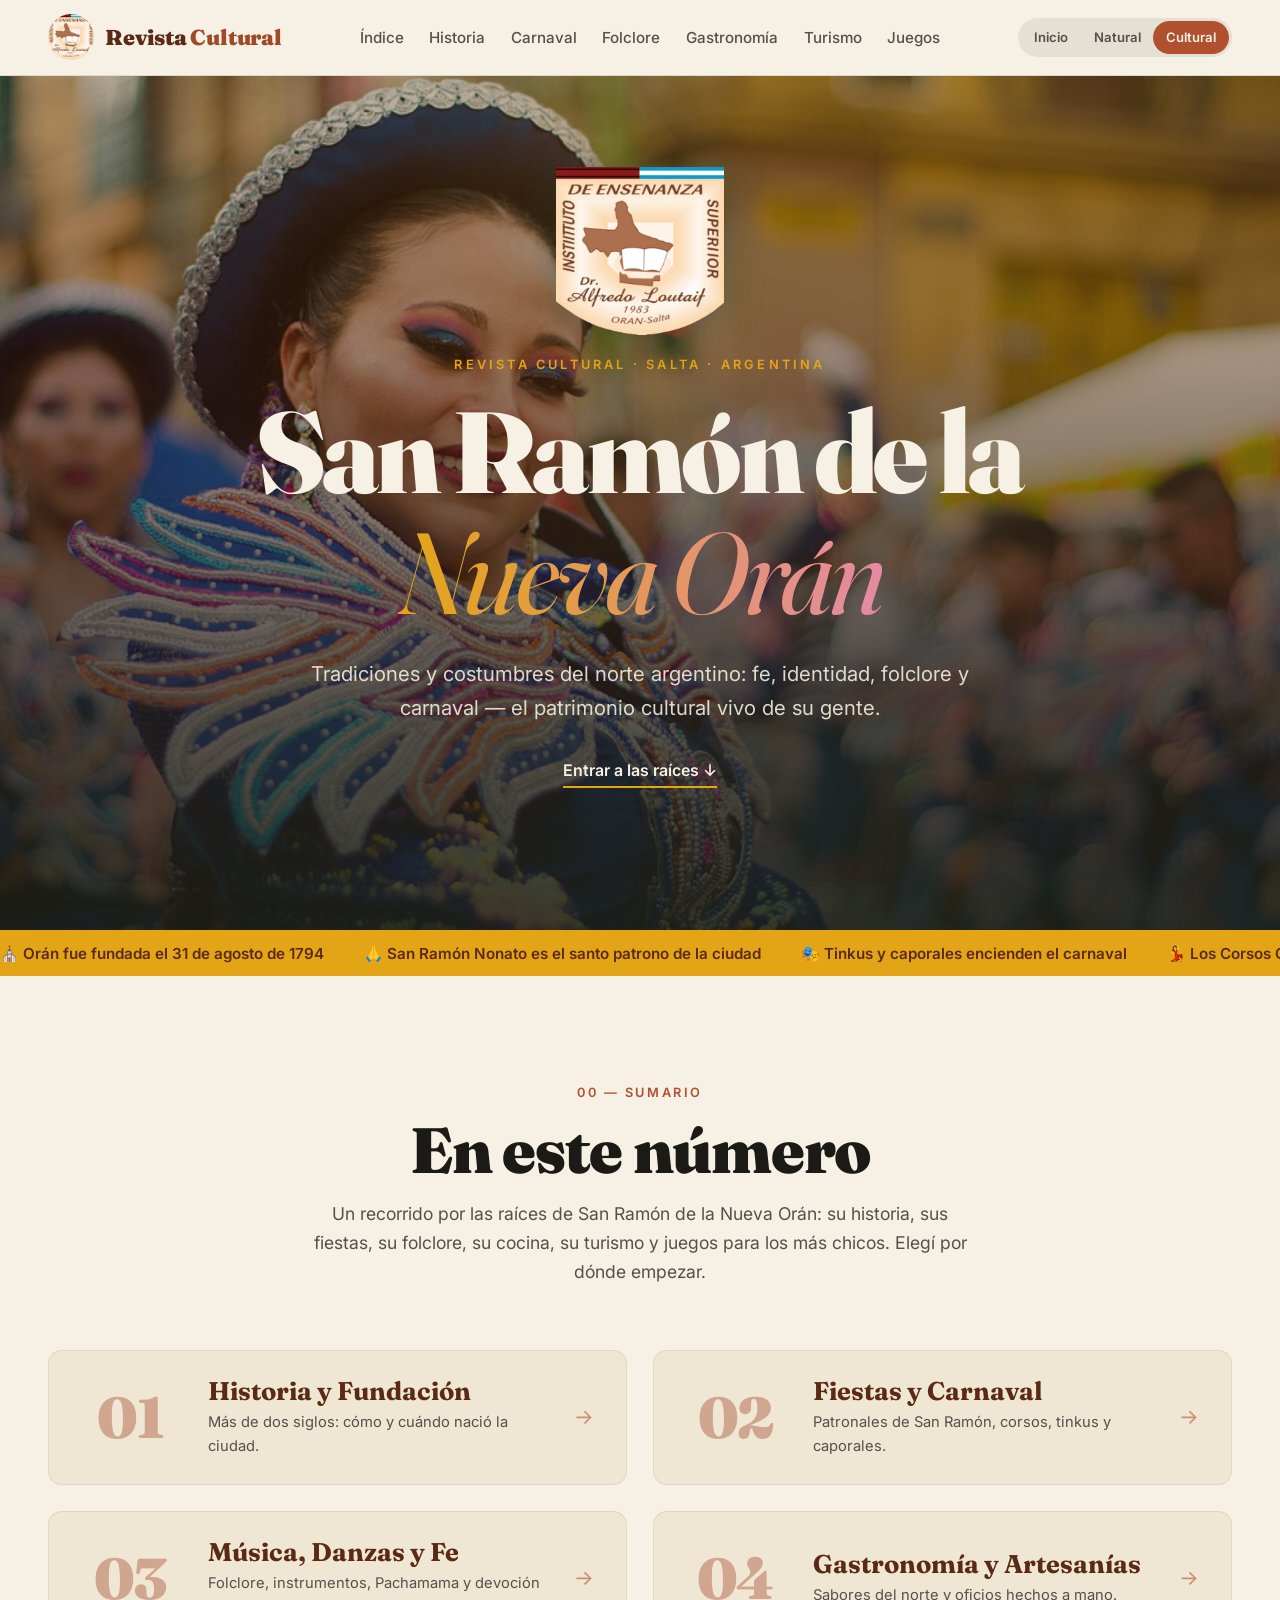
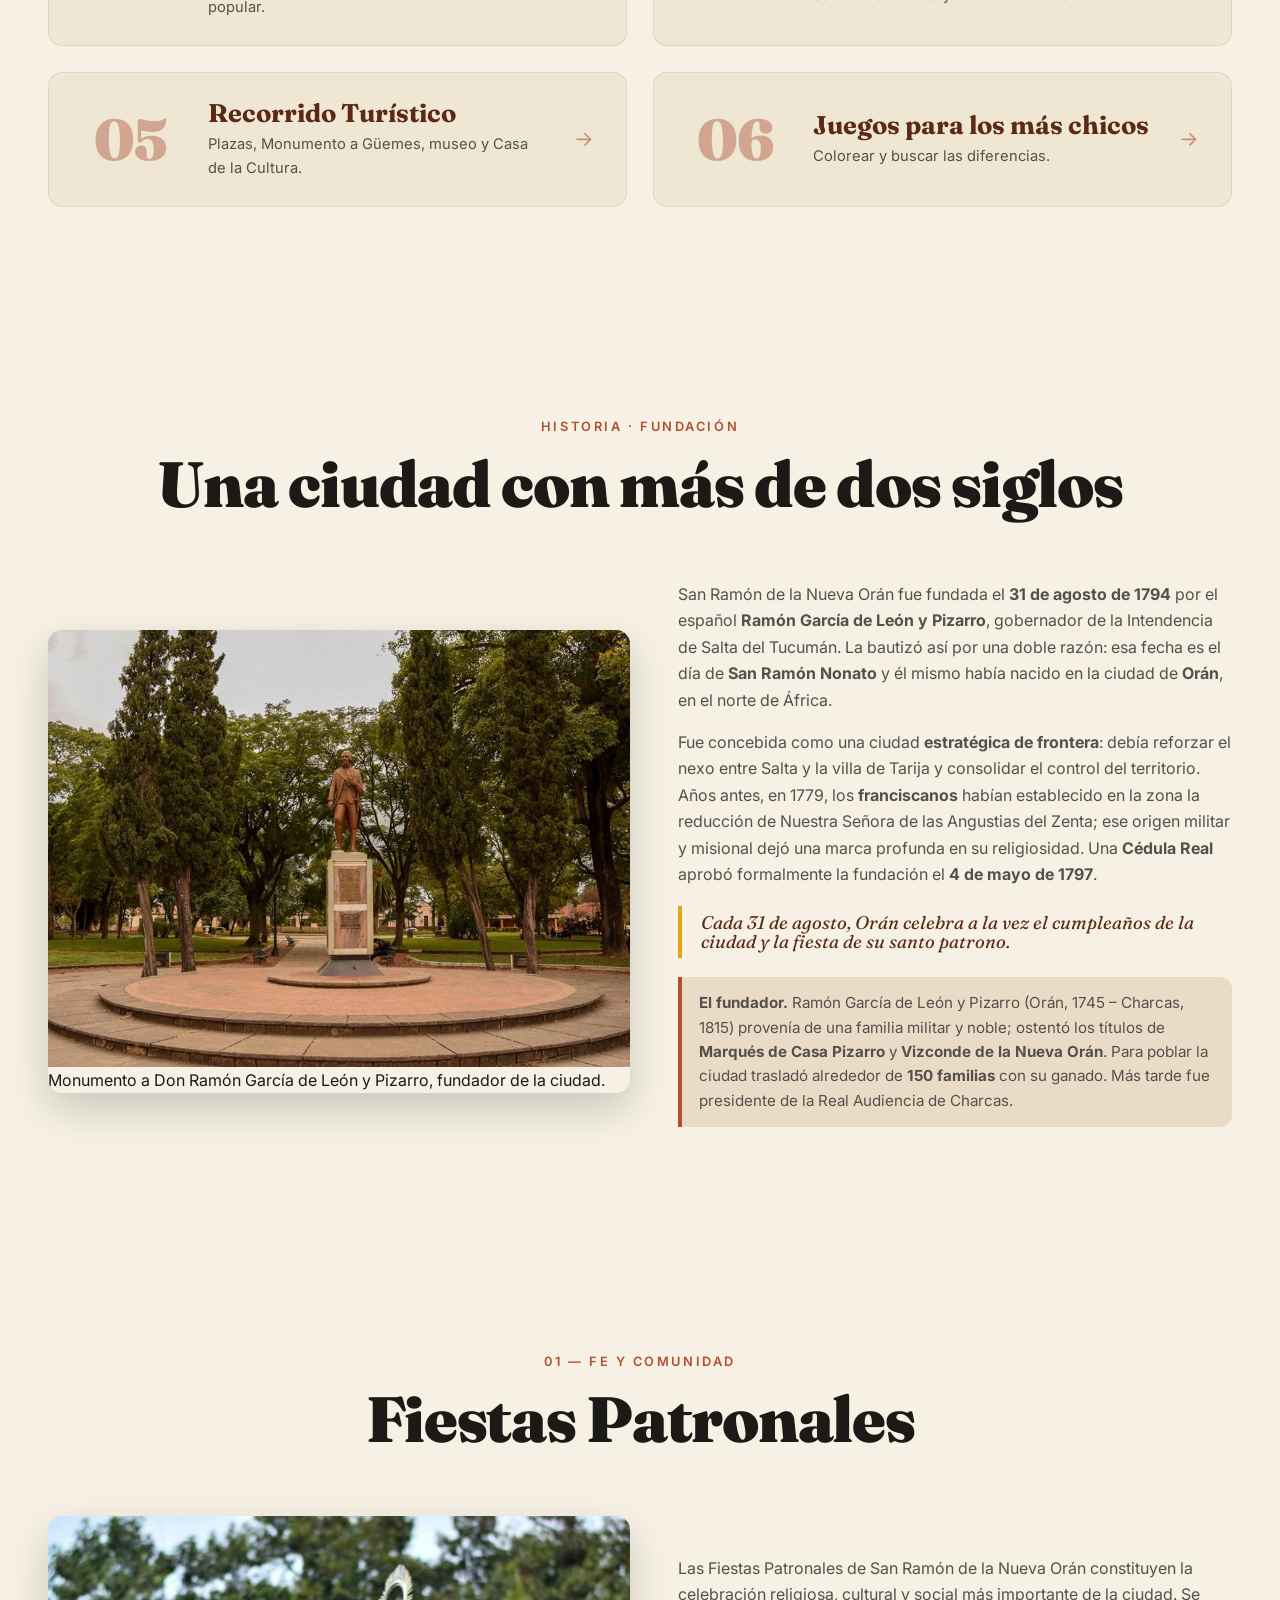
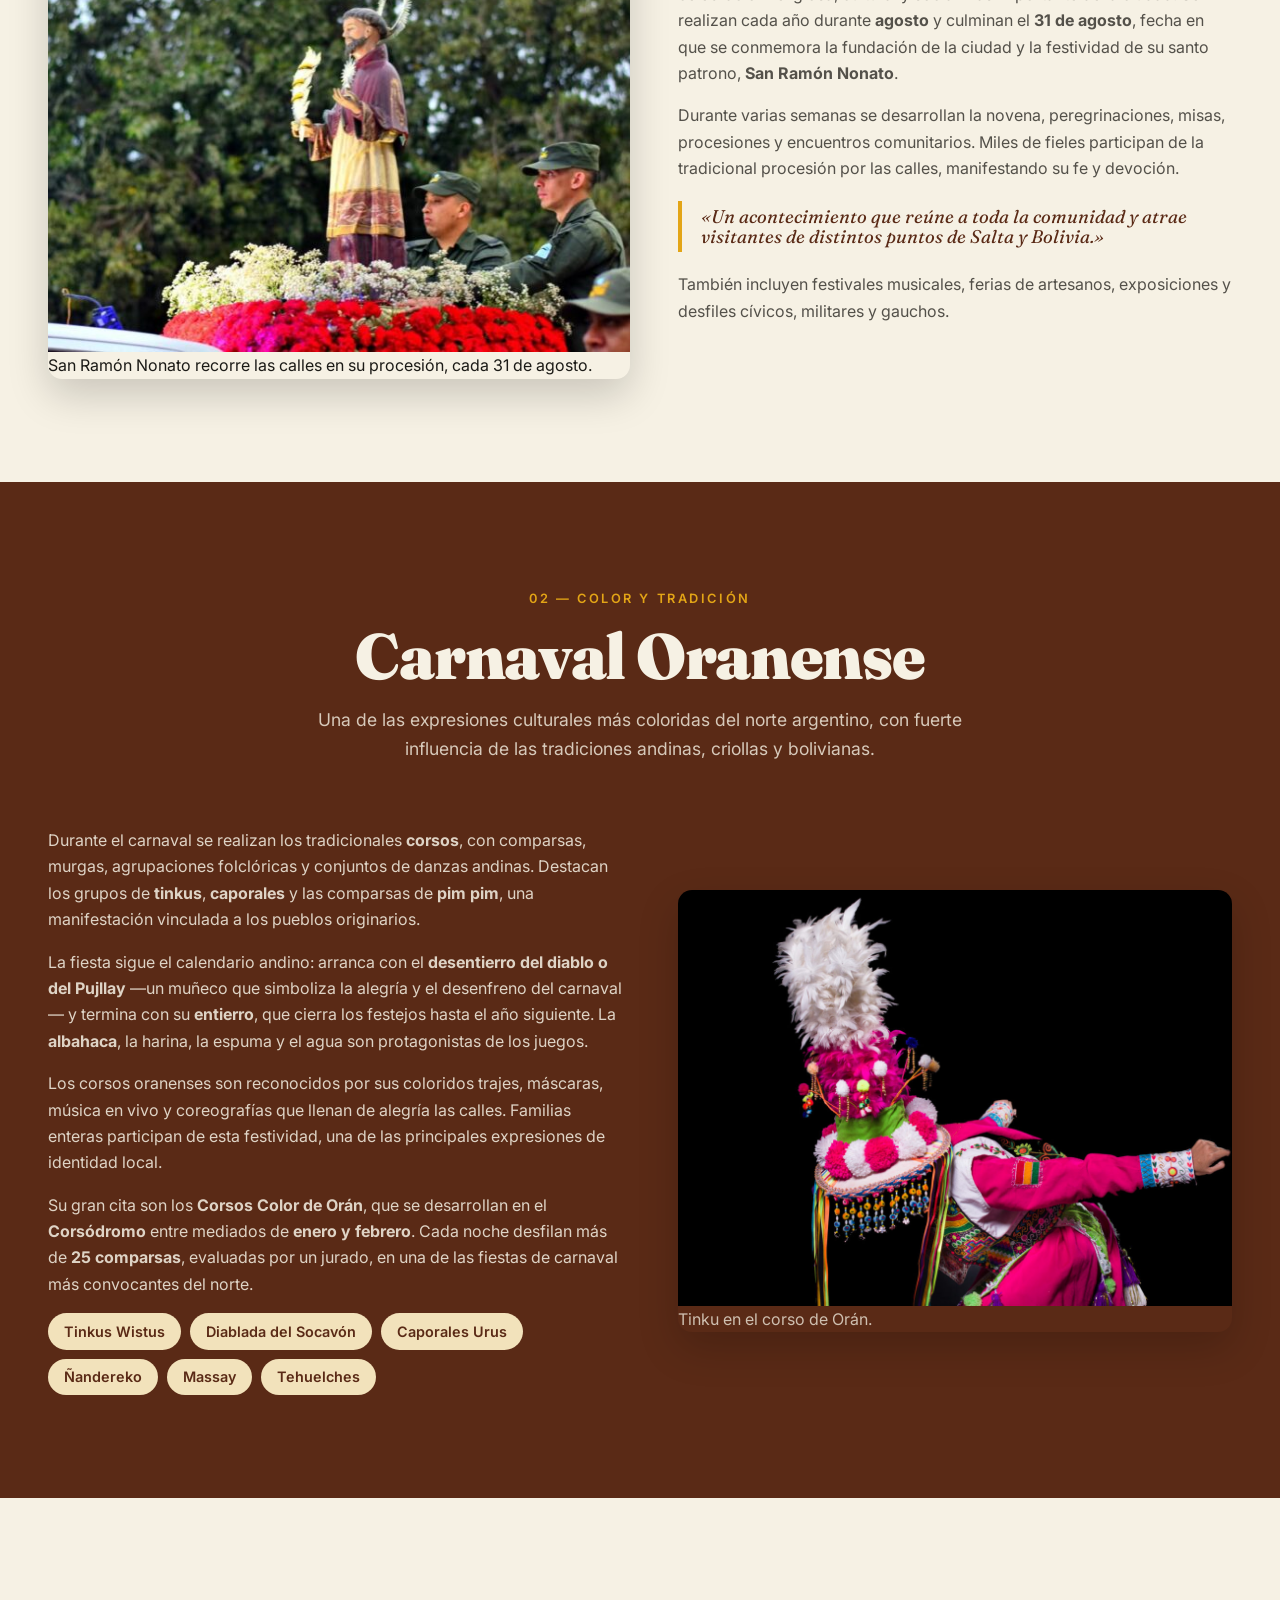
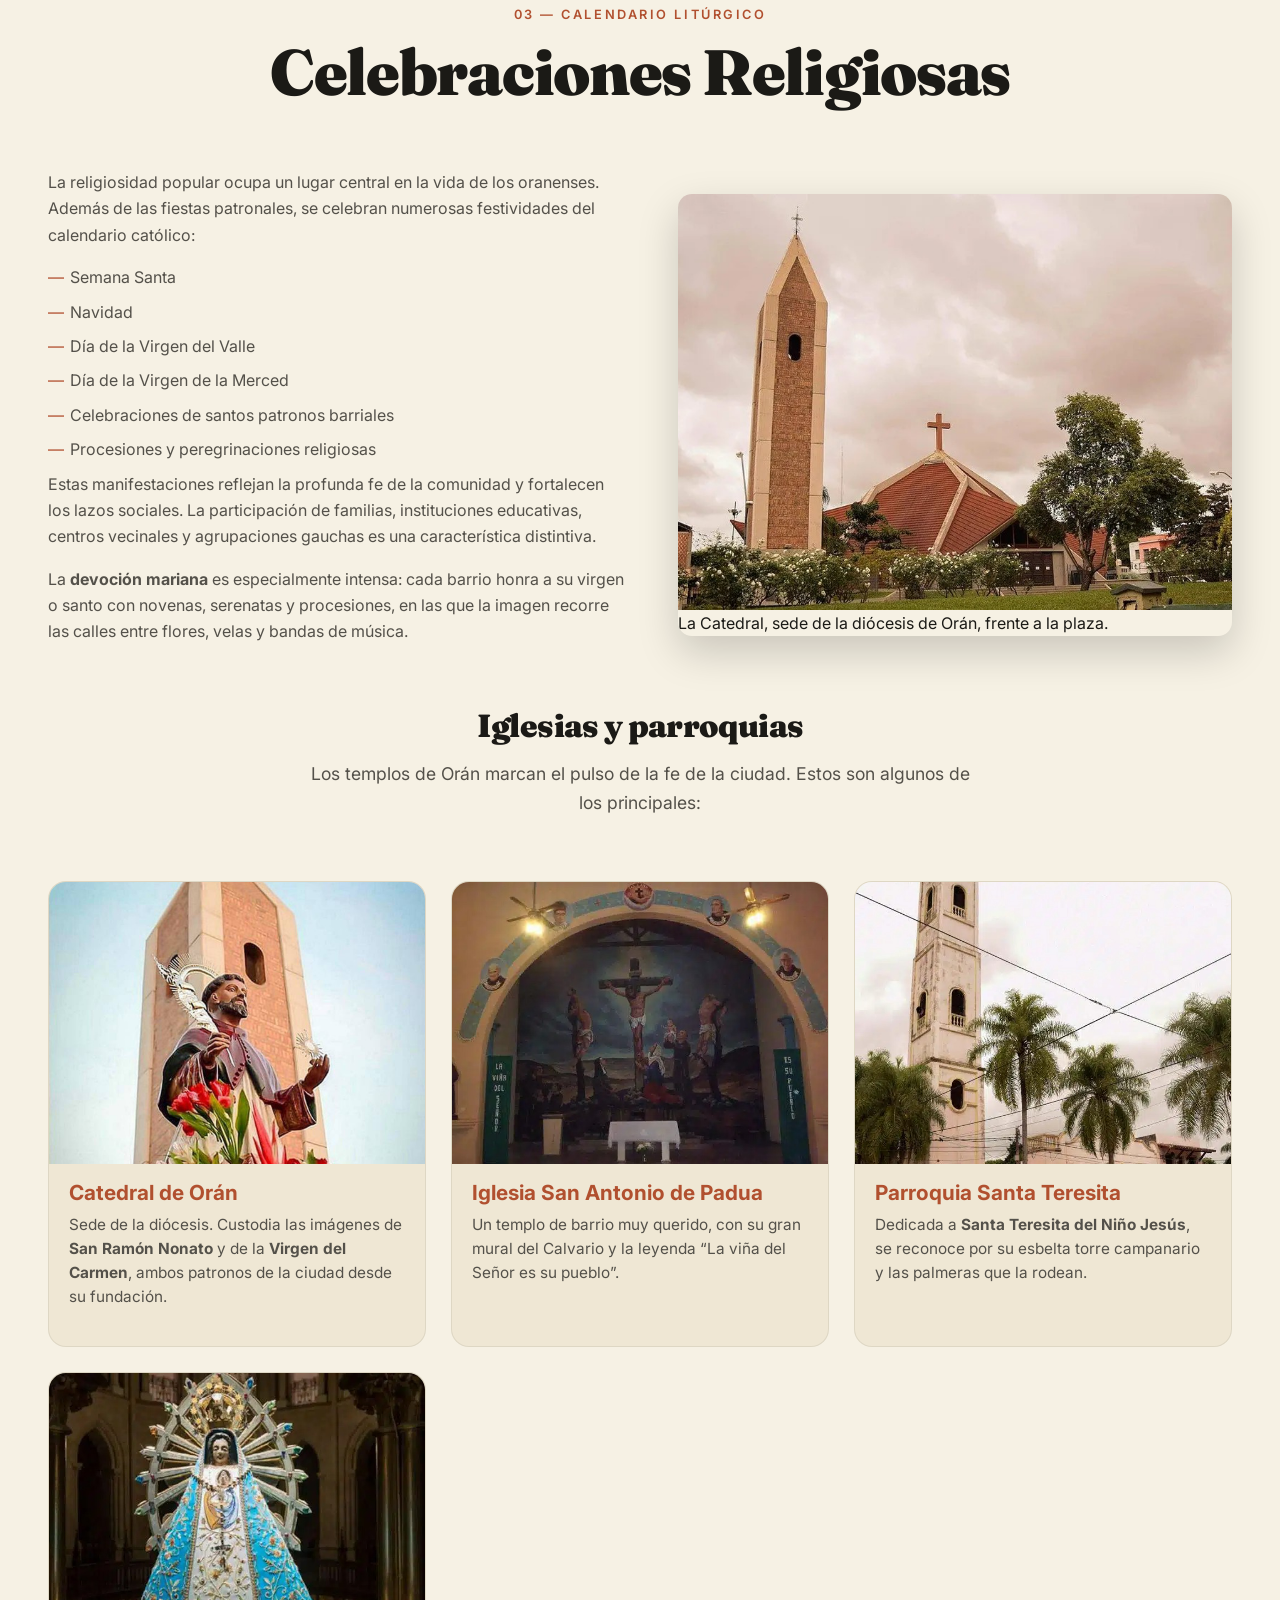
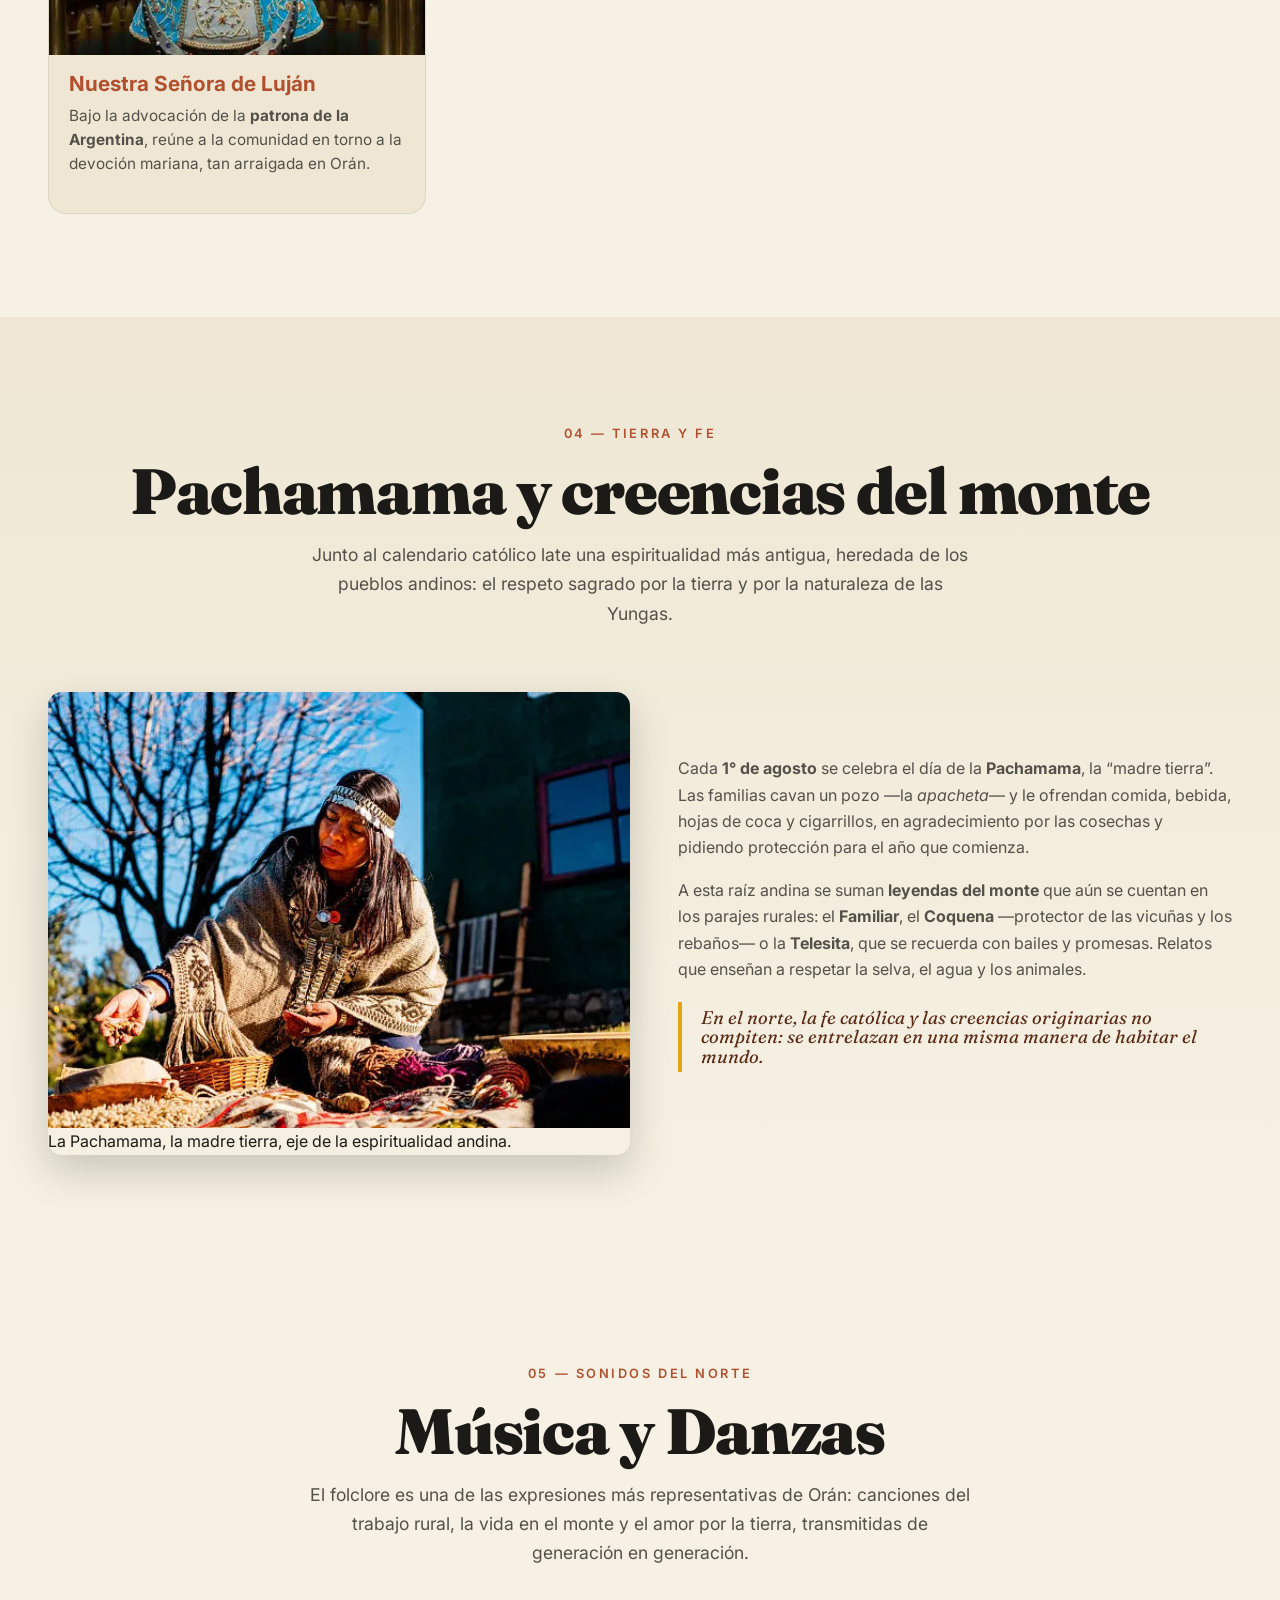
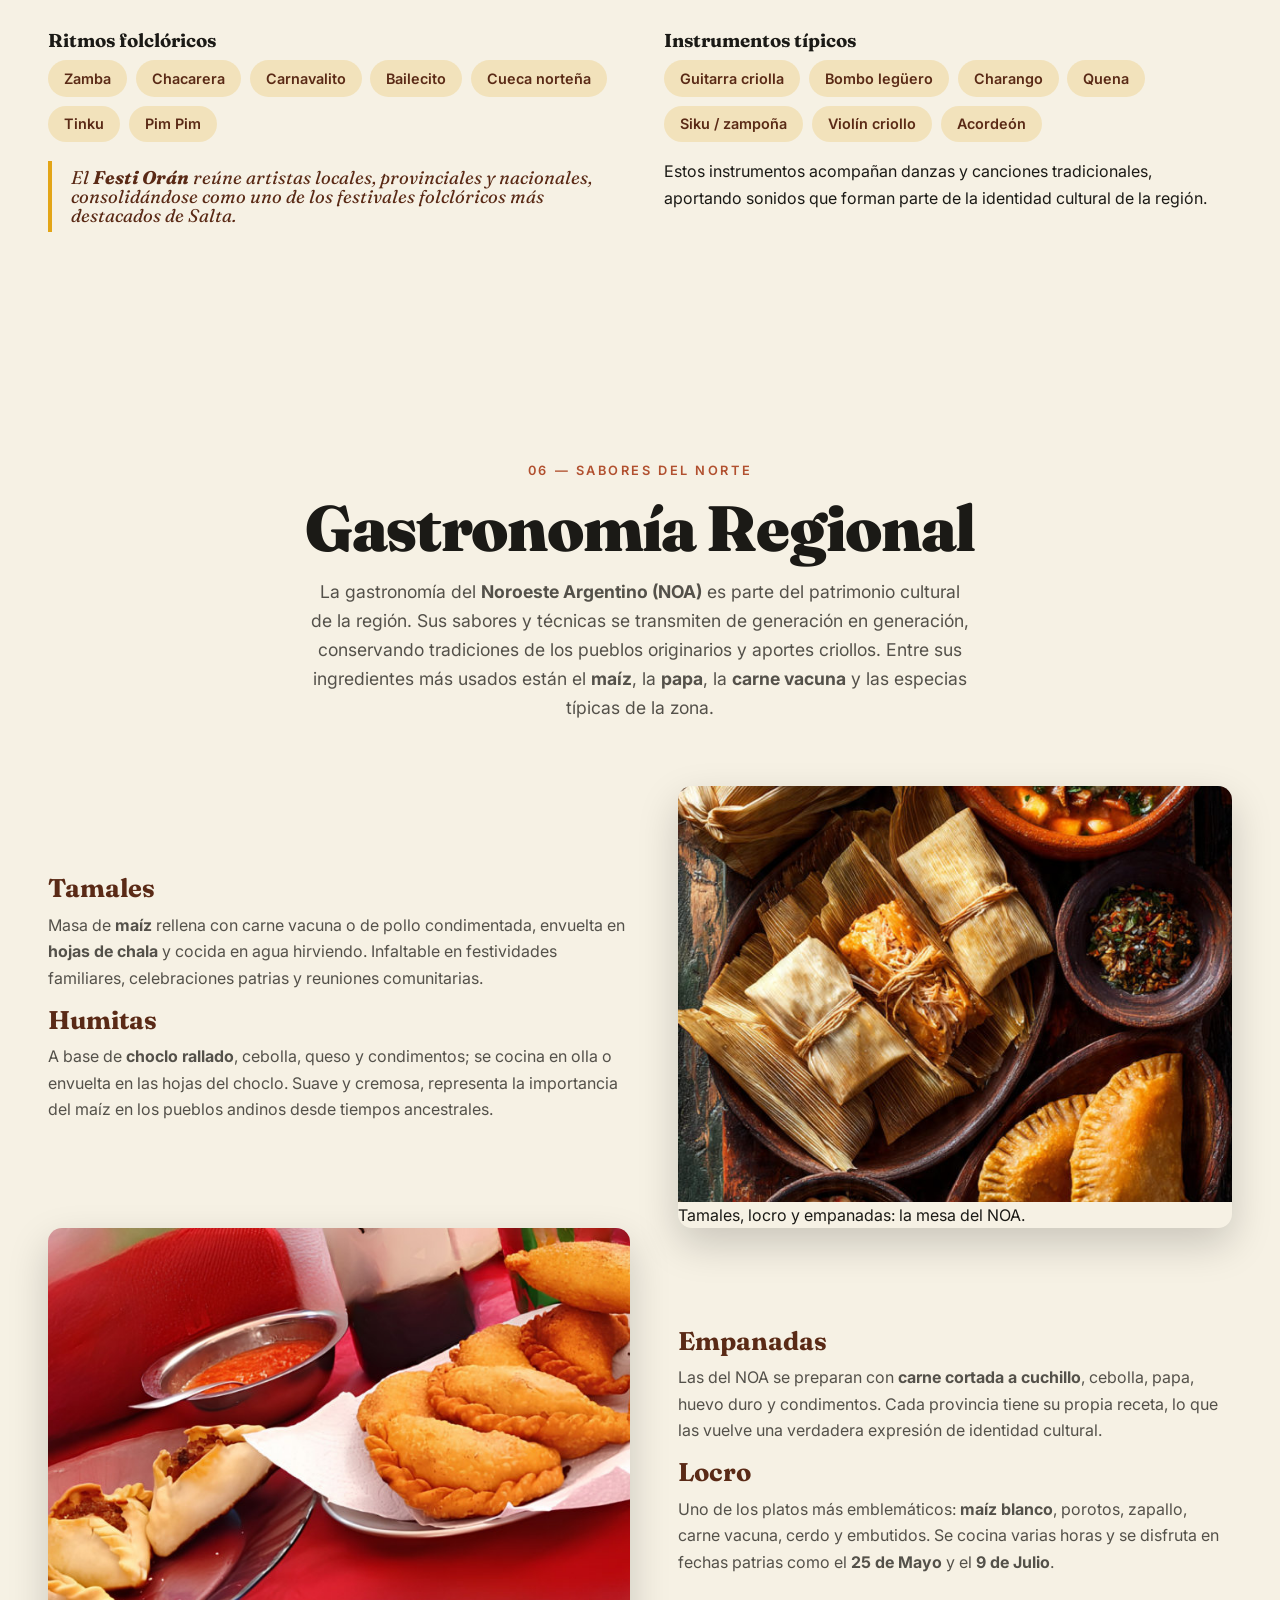
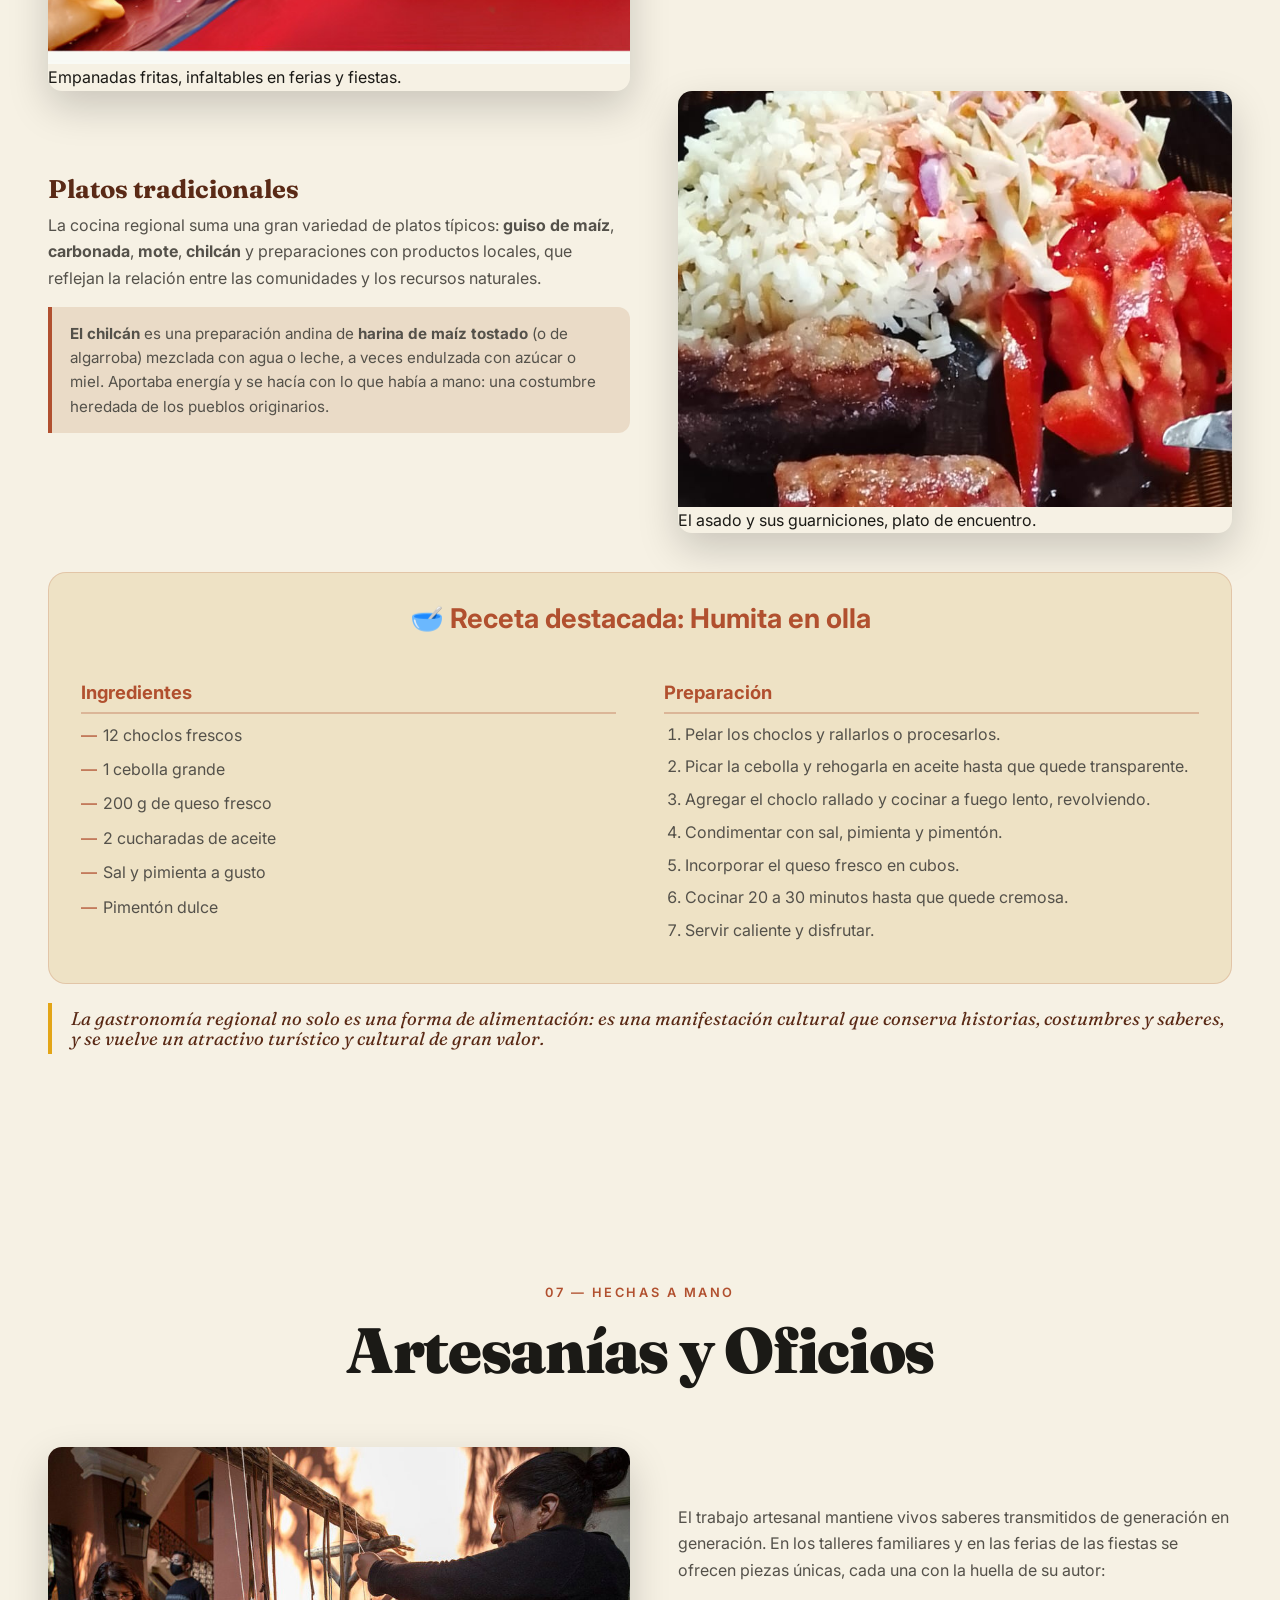
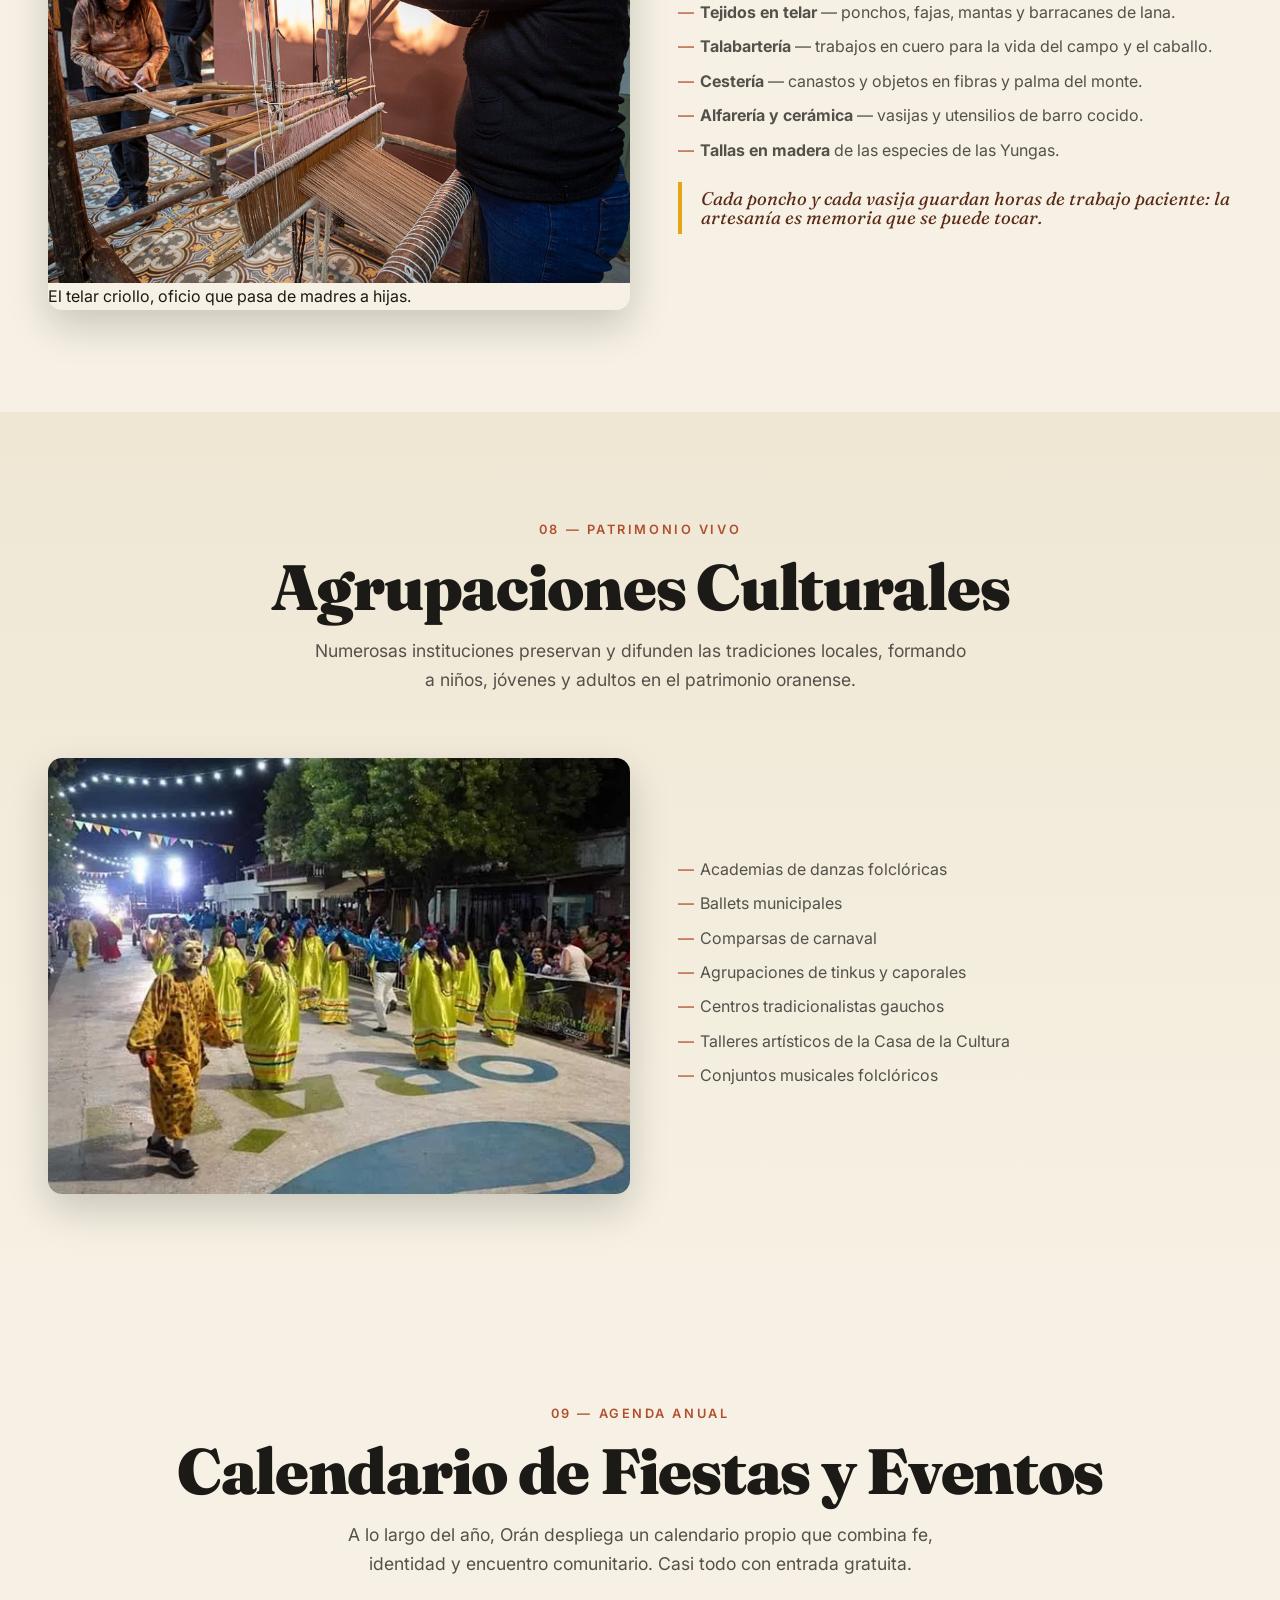
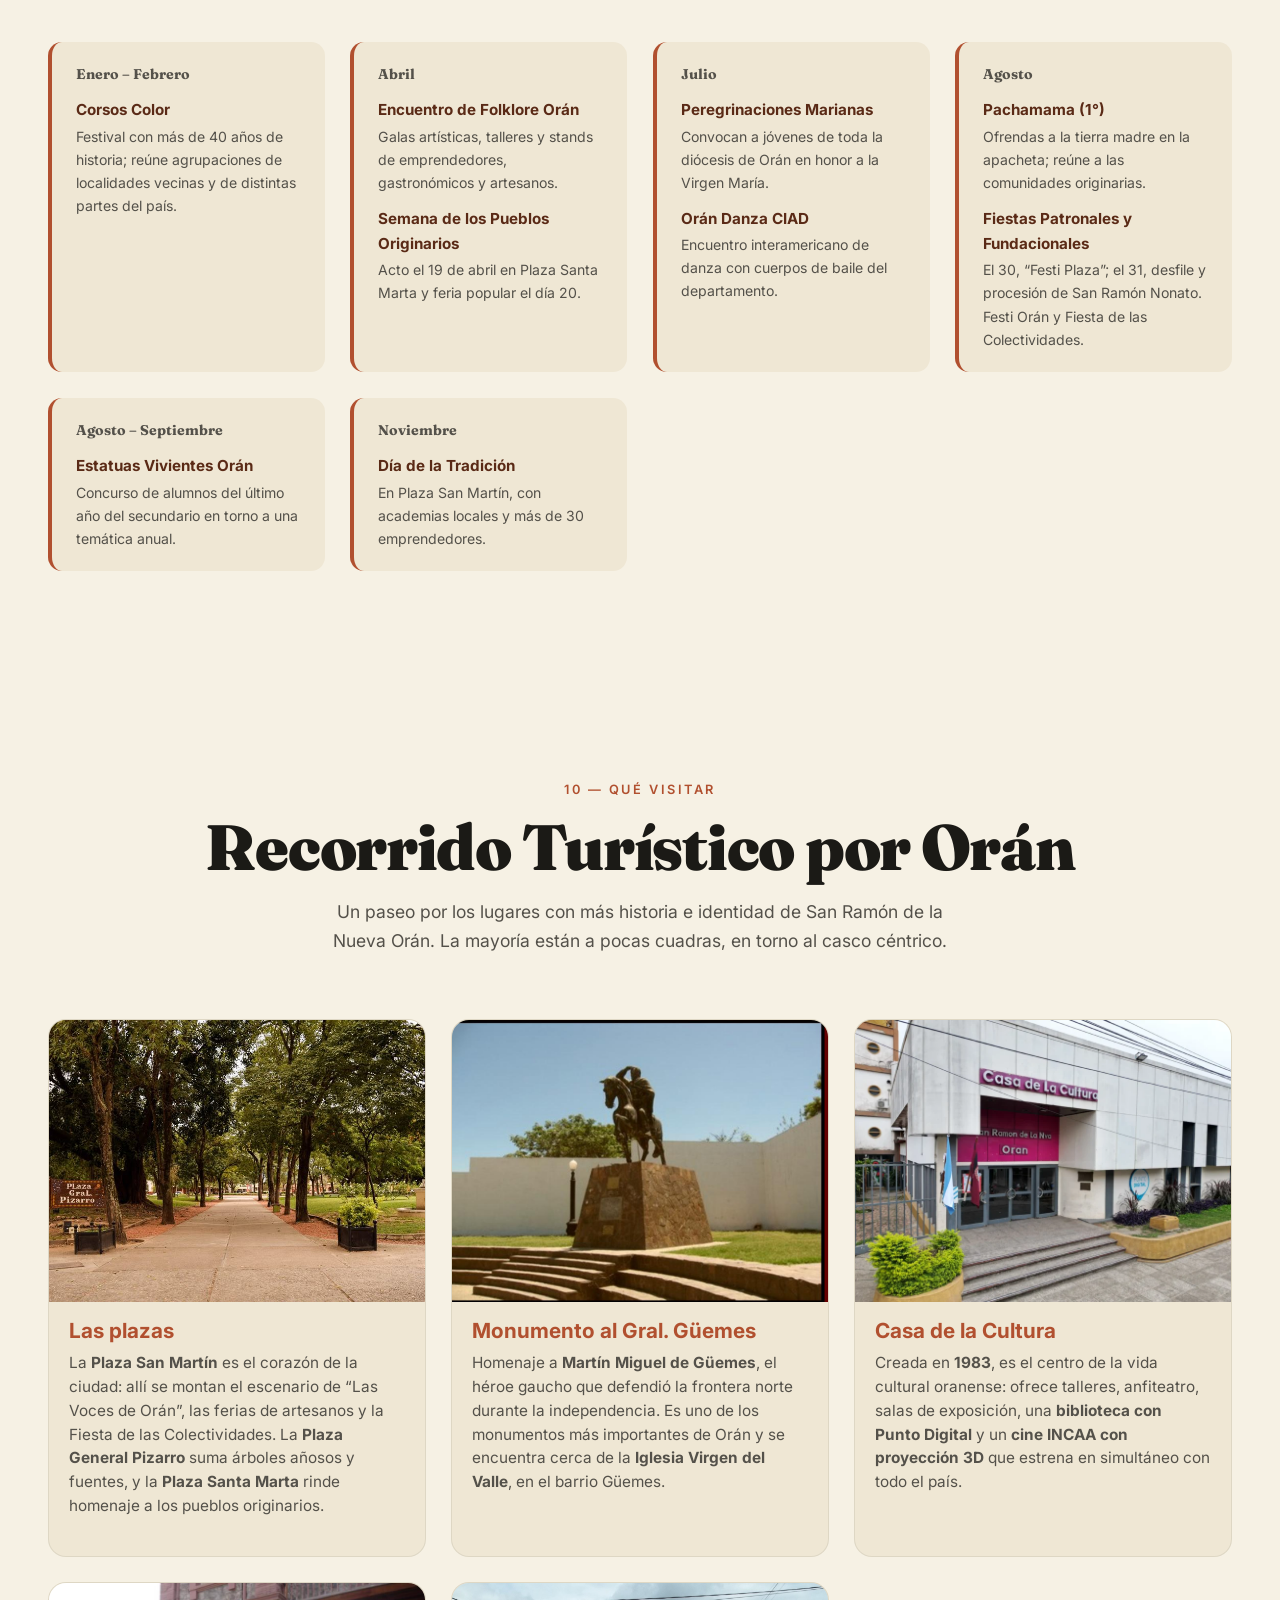
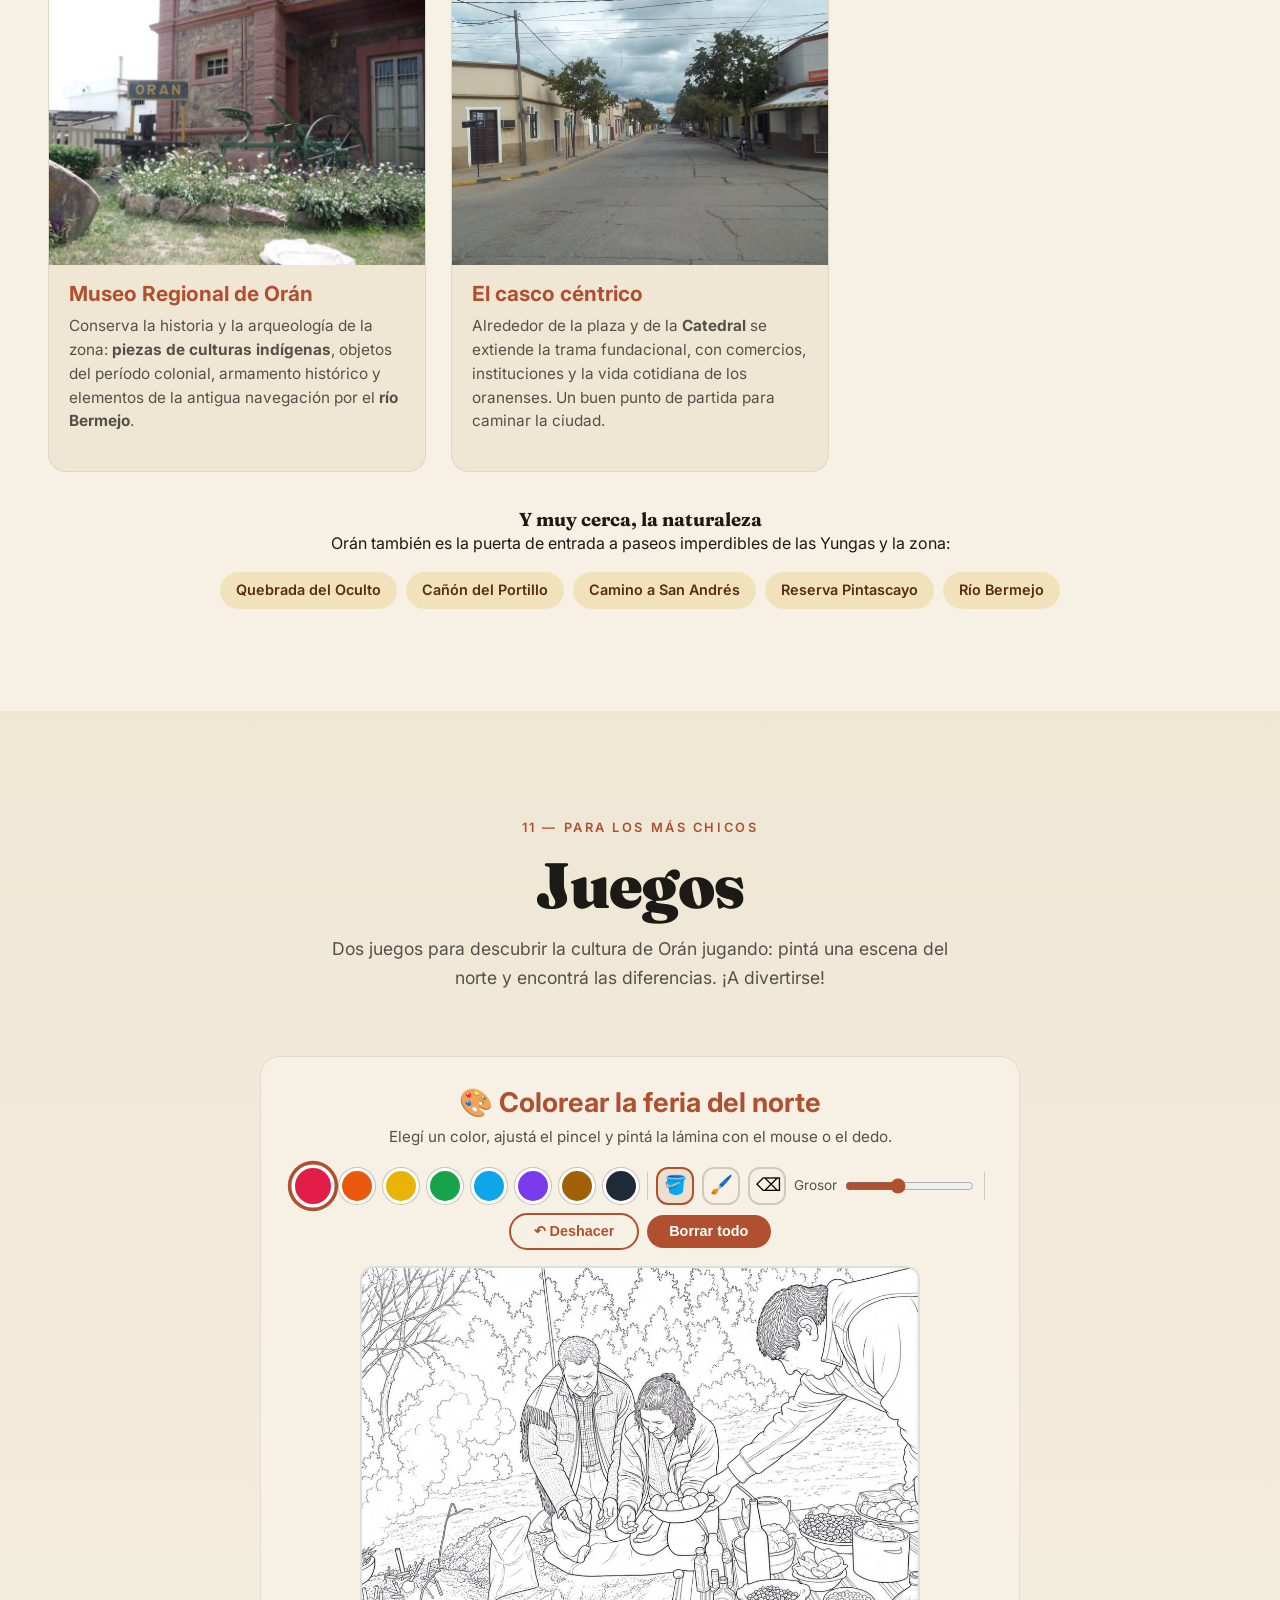
==== cultural.html @ a8b98c22 "Logo: Revista Natural / Revista Cultural, e inicio en dos lineas (Tecnicatura Superior en Turismo) C" ====
<!DOCTYPE html>
<html lang="es">
<head>
  <meta charset="UTF-8" />
  <meta name="viewport" content="width=device-width, initial-scale=1.0" />
  <meta name="description"
    content="Raíces de Orán — revista cultural de San Ramón de la Nueva Orán: fiestas patronales, carnaval, folclore, danzas e identidad del norte salteño." />
  <title>Raíces de Orán · Revista Cultural</title>
  <link rel="canonical" href="https://eco-cultura.vercel.app/cultural" />
  <meta property="og:type" content="website" />
  <meta property="og:locale" content="es_AR" />
  <meta property="og:site_name" content="Orán · Naturaleza y Cultura" />
  <meta property="og:url" content="https://eco-cultura.vercel.app/cultural" />
  <meta property="og:title" content="Raíces de Orán · Revista Cultural" />
  <meta property="og:description" content="Revista cultural de San Ramón de la Nueva Orán: fiestas patronales, carnaval, folclore, gastronomía e identidad del norte salteño." />
  <meta property="og:image" content="https://eco-cultura.vercel.app/assets/img/cultura/caporales.jpg" />
  <meta name="twitter:card" content="summary_large_image" />
  <link rel="icon" type="image/svg+xml" href="assets/favicon.svg" />
  <link rel="preconnect" href="https://fonts.googleapis.com" />
  <link rel="preconnect" href="https://fonts.gstatic.com" crossorigin />
  <link
    href="https://fonts.googleapis.com/css2?family=Fraunces:opsz,wght@9..144,400;9..144,600;9..144,900&family=Inter:wght@400;500;600&display=swap"
    rel="stylesheet" />
  <link rel="stylesheet" href="css/main.css" />
</head>

<body class="tema-cultural">
  <div class="progress-bar" id="progress" aria-hidden="true"></div>

  <!-- ======================= NAVEGACIÓN ======================= -->
  <header class="site-header" id="top">
    <a class="header__brand" href="/" aria-label="Inicio">
      <img class="header__inst" src="assets/img/ies-logo.png"
        alt="Instituto de Enseñanza Superior Dr. Alfredo Loutaif" />
      <span class="header__brand-text">Revista <strong>Cultural</strong></span>
    </a>
    <nav class="nav" id="nav" aria-label="Navegación principal">
      <a href="#indice">Índice</a>
      <a href="#historia">Historia</a>
      <a href="#carnaval">Carnaval</a>
      <a href="#musica">Folclore</a>
      <a href="#gastronomia">Gastronomía</a>
      <a href="#recorrido">Turismo</a>
      <a href="#juegos">Juegos</a>
    </nav>
    <div class="header__controls">
      <div class="rev-switch" role="group" aria-label="Cambiar de revista">
        <a href="/" class="rev-switch__item">Inicio</a>
        <a href="/natural" class="rev-switch__item">Natural</a>
        <a href="/cultural" class="rev-switch__item is-active" aria-current="page">Cultural</a>
      </div>
      <button class="nav-toggle" id="nav-toggle" type="button"
        aria-label="Abrir menú" aria-expanded="false" aria-controls="nav">
        <span></span><span></span><span></span>
      </button>
    </div>
  </header>

  <main>
    <!-- ======================= PORTADA ======================= -->
    <section class="hero" id="hero">
      <div class="hero__media" data-parallax aria-hidden="true"></div>
      <div class="hero__overlay"></div>

      <!-- Emojis flotantes decorativos (animación CSS) -->
      <div class="hero__floaties" aria-hidden="true">
        <span style="--d:0s;  --x:12%; --s:1.5rem">🎭</span>
        <span style="--d:3s;  --x:78%; --s:1.8rem">💃</span>
        <span style="--d:6s;  --x:35%; --s:1.3rem">🪘</span>
        <span style="--d:1.5s;--x:60%; --s:1.5rem">🌽</span>
        <span style="--d:4.5s;--x:88%; --s:1.4rem">🎉</span>
      </div>

      <div class="hero__content">
        <!-- Logo del instituto en la portada -->
        <img class="hero__seal" src="assets/img/ies-logo.png"
          alt="Instituto de Enseñanza Superior Dr. Alfredo Loutaif — Orán, Salta" />
        <p class="hero__kicker">Revista Cultural · Salta · Argentina</p>
        <h1 class="hero__title">San Ramón de la<br /><em>Nueva Orán</em></h1>
        <p class="hero__lead">
          Tradiciones y costumbres del norte argentino: fe, identidad, folclore y
          carnaval — el patrimonio cultural vivo de su gente.
        </p>
        <a href="#indice" class="hero__scroll">Entrar a las raíces ↓</a>
      </div>

      <!-- Ticker de curiosidades culturales (se duplica por JS para el loop) -->
      <div class="ticker" aria-hidden="true">
        <div class="ticker__track" id="ticker">
          <span class="ticker__item">⛪ Orán fue fundada el 31 de agosto de 1794</span>
          <span class="ticker__item">🙏 San Ramón Nonato es el santo patrono de la ciudad</span>
          <span class="ticker__item">🎭 Tinkus y caporales encienden el carnaval</span>
          <span class="ticker__item">💃 Los Corsos Color se bailan en el Corsódromo</span>
          <span class="ticker__item">🪘 La zamba y la chacarera marcan el folclore salteño</span>
          <span class="ticker__item">🌽 El tamal se cocina envuelto en chala de maíz</span>
          <span class="ticker__item">🌎 Cada 1° de agosto se celebra a la Pachamama</span>
          <span class="ticker__item">🏛️ La Casa de la Cultura tiene cine INCAA con 3D</span>
        </div>
      </div>
    </section>

    <!-- ======================= ÍNDICE / SUMARIO ======================= -->
    <section class="section section--editorial" id="indice">
      <header class="section__head section__head--center">
        <span class="section__index">00 — Sumario</span>
        <h2 class="section__title">En este número</h2>
        <p class="section__intro">
          Un recorrido por las raíces de San Ramón de la Nueva Orán: su historia, sus fiestas,
          su folclore, su cocina, su turismo y juegos para los más chicos. Elegí por dónde empezar.
        </p>
      </header>
      <ol class="sumario" aria-label="Índice de secciones de la revista cultural">
        <li class="sumario__item" data-reveal>
          <a class="sumario__link" href="#historia">
            <span class="sumario__num" aria-hidden="true">01</span>
            <span class="sumario__body">
              <h3 class="sumario__name">Historia y Fundación</h3>
              <p class="sumario__desc">Más de dos siglos: cómo y cuándo nació la ciudad.</p>
            </span>
            <span class="sumario__arrow" aria-hidden="true">→</span>
          </a>
        </li>
        <li class="sumario__item" data-reveal>
          <a class="sumario__link" href="#fiestas">
            <span class="sumario__num" aria-hidden="true">02</span>
            <span class="sumario__body">
              <h3 class="sumario__name">Fiestas y Carnaval</h3>
              <p class="sumario__desc">Patronales de San Ramón, corsos, tinkus y caporales.</p>
            </span>
            <span class="sumario__arrow" aria-hidden="true">→</span>
          </a>
        </li>
        <li class="sumario__item" data-reveal>
          <a class="sumario__link" href="#musica">
            <span class="sumario__num" aria-hidden="true">03</span>
            <span class="sumario__body">
              <h3 class="sumario__name">Música, Danzas y Fe</h3>
              <p class="sumario__desc">Folclore, instrumentos, Pachamama y devoción popular.</p>
            </span>
            <span class="sumario__arrow" aria-hidden="true">→</span>
          </a>
        </li>
        <li class="sumario__item" data-reveal>
          <a class="sumario__link" href="#gastronomia">
            <span class="sumario__num" aria-hidden="true">04</span>
            <span class="sumario__body">
              <h3 class="sumario__name">Gastronomía y Artesanías</h3>
              <p class="sumario__desc">Sabores del norte y oficios hechos a mano.</p>
            </span>
            <span class="sumario__arrow" aria-hidden="true">→</span>
          </a>
        </li>
        <li class="sumario__item" data-reveal>
          <a class="sumario__link" href="#recorrido">
            <span class="sumario__num" aria-hidden="true">05</span>
            <span class="sumario__body">
              <h3 class="sumario__name">Recorrido Turístico</h3>
              <p class="sumario__desc">Plazas, Monumento a Güemes, museo y Casa de la Cultura.</p>
            </span>
            <span class="sumario__arrow" aria-hidden="true">→</span>
          </a>
        </li>
        <li class="sumario__item" data-reveal>
          <a class="sumario__link" href="#juegos">
            <span class="sumario__num" aria-hidden="true">06</span>
            <span class="sumario__body">
              <h3 class="sumario__name">Juegos para los más chicos</h3>
              <p class="sumario__desc">Colorear y buscar las diferencias.</p>
            </span>
            <span class="sumario__arrow" aria-hidden="true">→</span>
          </a>
        </li>
      </ol>
    </section>

    <!-- ======================= HISTORIA / FUNDACIÓN ======================= -->
    <section class="section section--editorial" id="historia">
      <header class="section__head">
        <span class="section__index">Historia · Fundación</span>
        <h2 class="section__title">Una ciudad con más de dos siglos</h2>
      </header>
      <div class="cult-split" data-reveal>
        <figure class="cult-figure">
          <img src="assets/img/cultura/monumento-fundador.jpg"
            alt="Monumento al fundador Don Ramón García de León y Pizarro en una plaza arbolada de Orán"
            loading="lazy" decoding="async" />
          <figcaption>Monumento a Don Ramón García de León y Pizarro, fundador de la ciudad.</figcaption>
        </figure>
        <div class="cult-text">
          <p>
            San Ramón de la Nueva Orán fue fundada el <strong>31 de agosto de 1794</strong> por el
            español <strong>Ramón García de León y Pizarro</strong>, gobernador de la Intendencia de
            Salta del Tucumán. La bautizó así por una doble razón: esa fecha es el día de
            <strong>San Ramón Nonato</strong> y él mismo había nacido en la ciudad de
            <strong>Orán</strong>, en el norte de África.
          </p>
          <p>
            Fue concebida como una ciudad <strong>estratégica de frontera</strong>: debía reforzar
            el nexo entre Salta y la villa de Tarija y consolidar el control del territorio. Años
            antes, en 1779, los <strong>franciscanos</strong> habían establecido en la zona la
            reducción de Nuestra Señora de las Angustias del Zenta; ese origen militar y misional
            dejó una marca profunda en su religiosidad. Una <strong>Cédula Real</strong> aprobó
            formalmente la fundación el <strong>4 de mayo de 1797</strong>.
          </p>
          <blockquote class="cult-quote">
            Cada 31 de agosto, Orán celebra a la vez el cumpleaños de la ciudad y la fiesta de su
            santo patrono.
          </blockquote>
          <p class="cult-dato">
            <strong>El fundador.</strong> Ramón García de León y Pizarro (Orán, 1745 – Charcas,
            1815) provenía de una familia militar y noble; ostentó los títulos de
            <strong>Marqués de Casa Pizarro</strong> y <strong>Vizconde de la Nueva Orán</strong>.
            Para poblar la ciudad trasladó alrededor de <strong>150 familias</strong> con su ganado.
            Más tarde fue presidente de la Real Audiencia de Charcas.
          </p>
        </div>
      </div>
    </section>

    <!-- ======================= FIESTAS PATRONALES ======================= -->
    <section class="section section--editorial" id="fiestas">
      <header class="section__head">
        <span class="section__index">01 — Fe y comunidad</span>
        <h2 class="section__title">Fiestas Patronales</h2>
      </header>
      <div class="cult-split" data-reveal>
        <figure class="cult-figure">
          <img src="assets/img/cultura/patrono-oran.jpg"
            alt="Imagen de San Ramón Nonato sobre un anda cubierta de flores rojas y blancas, escoltada en la procesión patronal de Orán"
            loading="lazy" decoding="async" />
          <figcaption>San Ramón Nonato recorre las calles en su procesión, cada 31 de agosto.</figcaption>
        </figure>
        <div class="cult-text">
          <p>
            Las Fiestas Patronales de San Ramón de la Nueva Orán constituyen la celebración
            religiosa, cultural y social más importante de la ciudad. Se realizan cada año
            durante <strong>agosto</strong> y culminan el <strong>31 de agosto</strong>, fecha en
            que se conmemora la fundación de la ciudad y la festividad de su santo patrono,
            <strong>San Ramón Nonato</strong>.
          </p>
          <p>
            Durante varias semanas se desarrollan la novena, peregrinaciones, misas, procesiones
            y encuentros comunitarios. Miles de fieles participan de la tradicional procesión por
            las calles, manifestando su fe y devoción.
          </p>
          <blockquote class="cult-quote">
            «Un acontecimiento que reúne a toda la comunidad y atrae visitantes de distintos
            puntos de Salta y Bolivia.»
          </blockquote>
          <p>
            También incluyen festivales musicales, ferias de artesanos, exposiciones y desfiles
            cívicos, militares y gauchos.
          </p>
        </div>
      </div>
    </section>

    <!-- ======================= CARNAVAL ======================= -->
    <section class="section section--dark" id="carnaval">
      <header class="section__head section__head--center">
        <span class="section__index">02 — Color y tradición</span>
        <h2 class="section__title">Carnaval Oranense</h2>
        <p class="section__intro">
          Una de las expresiones culturales más coloridas del norte argentino, con fuerte
          influencia de las tradiciones andinas, criollas y bolivianas.
        </p>
      </header>
      <div class="cult-split cult-split--media" data-reveal>
        <div class="cult-text">
          <p style="color: color-mix(in srgb, var(--crema) 85%, transparent)">
            Durante el carnaval se realizan los tradicionales <strong>corsos</strong>, con
            comparsas, murgas, agrupaciones folclóricas y conjuntos de danzas andinas. Destacan
            los grupos de <strong>tinkus</strong>, <strong>caporales</strong> y las comparsas de
            <strong>pim pim</strong>, una manifestación vinculada a los pueblos originarios.
          </p>
          <p style="color: color-mix(in srgb, var(--crema) 85%, transparent)">
            La fiesta sigue el calendario andino: arranca con el <strong>desentierro del diablo
            o del Pujllay</strong> —un muñeco que simboliza la alegría y el desenfreno del
            carnaval— y termina con su <strong>entierro</strong>, que cierra los festejos hasta
            el año siguiente. La <strong>albahaca</strong>, la harina, la espuma y el agua son
            protagonistas de los juegos.
          </p>
          <p style="color: color-mix(in srgb, var(--crema) 85%, transparent)">
            Los corsos oranenses son reconocidos por sus coloridos trajes, máscaras, música en
            vivo y coreografías que llenan de alegría las calles. Familias enteras participan de
            esta festividad, una de las principales expresiones de identidad local.
          </p>
          <p style="color: color-mix(in srgb, var(--crema) 85%, transparent)">
            Su gran cita son los <strong>Corsos Color de Orán</strong>, que se desarrollan en el
            <strong>Corsódromo</strong> entre mediados de <strong>enero y febrero</strong>. Cada
            noche desfilan más de <strong>25 comparsas</strong>, evaluadas por un jurado, en una
            de las fiestas de carnaval más convocantes del norte.
          </p>
          <ul class="chips">
            <li>Tinkus Wistus</li><li>Diablada del Socavón</li><li>Caporales Urus</li>
            <li>Ñandereko</li><li>Massay</li><li>Tehuelches</li>
          </ul>
        </div>
        <figure class="cult-figure">
          <img src="assets/img/cultura/oran-corso.jpg"
            alt="Bailarín de tinku con traje rosa y tocado de plumas blancas en el corso de Orán, Salta"
            loading="lazy" decoding="async" />
          <figcaption style="color: color-mix(in srgb, var(--crema) 75%, transparent)">Tinku en el corso de Orán.</figcaption>
        </figure>
      </div>
    </section>

    <!-- ======================= CELEBRACIONES RELIGIOSAS ======================= -->
    <section class="section section--editorial" id="religiosas">
      <header class="section__head">
        <span class="section__index">03 — Calendario litúrgico</span>
        <h2 class="section__title">Celebraciones Religiosas</h2>
      </header>
      <div class="cult-split" data-reveal>
        <div class="cult-text">
          <p>
            La religiosidad popular ocupa un lugar central en la vida de los oranenses. Además de
            las fiestas patronales, se celebran numerosas festividades del calendario católico:
          </p>
          <ul class="cult-list">
            <li>Semana Santa</li>
            <li>Navidad</li>
            <li>Día de la Virgen del Valle</li>
            <li>Día de la Virgen de la Merced</li>
            <li>Celebraciones de santos patronos barriales</li>
            <li>Procesiones y peregrinaciones religiosas</li>
          </ul>
          <p>
            Estas manifestaciones reflejan la profunda fe de la comunidad y fortalecen los lazos
            sociales. La participación de familias, instituciones educativas, centros vecinales y
            agrupaciones gauchas es una característica distintiva.
          </p>
          <p>
            La <strong>devoción mariana</strong> es especialmente intensa: cada barrio honra a su
            virgen o santo con novenas, serenatas y procesiones, en las que la imagen recorre las
            calles entre flores, velas y bandas de música.
          </p>
        </div>
        <figure class="cult-figure">
          <img src="assets/img/cultura/catedral-oran.jpg"
            alt="Catedral de la diócesis de Orán, de diseño moderno, con su alto campanario de ladrillo y un jardín de rosas"
            loading="lazy" decoding="async" />
          <figcaption>La Catedral, sede de la diócesis de Orán, frente a la plaza.</figcaption>
        </figure>
      </div>

      <header class="section__head section__head--center" style="margin-top: clamp(2rem,5vw,3rem)">
        <h3 class="section__title" style="font-size: clamp(1.4rem,4vw,2rem)">Iglesias y parroquias</h3>
        <p class="section__intro">
          Los templos de Orán marcan el pulso de la fe de la ciudad. Estos son algunos de los
          principales:
        </p>
      </header>
      <div class="zonas">
        <article class="zona-card" data-reveal>
          <img class="zona-card__img" src="assets/img/cultura/san-ramon-nonato.jpg"
            alt="Imagen de San Ramón Nonato con flores, frente al campanario de la catedral de Orán" loading="lazy" decoding="async" />
          <div class="zona-card__body">
            <h3>Catedral de Orán</h3>
            <p>Sede de la diócesis. Custodia las imágenes de <strong>San Ramón Nonato</strong> y de
              la <strong>Virgen del Carmen</strong>, ambos patronos de la ciudad desde su fundación.</p>
          </div>
        </article>
        <article class="zona-card" data-reveal>
          <img class="zona-card__img" src="assets/img/cultura/iglesia-san-antonio.jpg"
            alt="Interior de la Iglesia San Antonio de Padua de Orán, con un mural de la crucifixión" loading="lazy" decoding="async" />
          <div class="zona-card__body">
            <h3>Iglesia San Antonio de Padua</h3>
            <p>Un templo de barrio muy querido, con su gran mural del Calvario y la leyenda
              “La viña del Señor es su pueblo”.</p>
          </div>
        </article>
        <article class="zona-card" data-reveal>
          <img class="zona-card__img" src="assets/img/cultura/parroquia-santa-teresita.jpg"
            alt="Fachada rosada de la Parroquia Santa Teresita del Niño Jesús de Orán, con su torre y palmeras" loading="lazy" decoding="async" />
          <div class="zona-card__body">
            <h3>Parroquia Santa Teresita</h3>
            <p>Dedicada a <strong>Santa Teresita del Niño Jesús</strong>, se reconoce por su esbelta
              torre campanario y las palmeras que la rodean.</p>
          </div>
        </article>
        <article class="zona-card" data-reveal>
          <img class="zona-card__img" src="assets/img/cultura/iglesia-lujan.jpg"
            alt="Imagen de Nuestra Señora de Luján, con manto celeste y blanco" loading="lazy" decoding="async" />
          <div class="zona-card__body">
            <h3>Nuestra Señora de Luján</h3>
            <p>Bajo la advocación de la <strong>patrona de la Argentina</strong>, reúne a la
              comunidad en torno a la devoción mariana, tan arraigada en Orán.</p>
          </div>
        </article>
      </div>
    </section>

    <!-- ======================= PACHAMAMA Y CREENCIAS ======================= -->
    <section class="section section--rios" id="pachamama">
      <header class="section__head section__head--center">
        <span class="section__index">04 — Tierra y fe</span>
        <h2 class="section__title">Pachamama y creencias del monte</h2>
        <p class="section__intro">
          Junto al calendario católico late una espiritualidad más antigua, heredada de los
          pueblos andinos: el respeto sagrado por la tierra y por la naturaleza de las Yungas.
        </p>
      </header>
      <div class="cult-split" data-reveal>
        <figure class="cult-figure">
          <img src="assets/img/cultura/pachamama.jpg"
            alt="Monumento a la Pachamama, la madre tierra, iluminado de noche"
            loading="lazy" decoding="async" />
          <figcaption>La Pachamama, la madre tierra, eje de la espiritualidad andina.</figcaption>
        </figure>
        <div class="cult-text">
          <p>
            Cada <strong>1° de agosto</strong> se celebra el día de la <strong>Pachamama</strong>,
            la “madre tierra”. Las familias cavan un pozo —la <em>apacheta</em>— y le ofrendan
            comida, bebida, hojas de coca y cigarrillos, en agradecimiento por las cosechas y
            pidiendo protección para el año que comienza.
          </p>
          <p>
            A esta raíz andina se suman <strong>leyendas del monte</strong> que aún se cuentan en
            los parajes rurales: el <strong>Familiar</strong>, el <strong>Coquena</strong>
            —protector de las vicuñas y los rebaños— o la <strong>Telesita</strong>, que se
            recuerda con bailes y promesas. Relatos que enseñan a respetar la selva, el agua y los
            animales.
          </p>
          <blockquote class="cult-quote">
            En el norte, la fe católica y las creencias originarias no compiten: se entrelazan en
            una misma manera de habitar el mundo.
          </blockquote>
        </div>
      </div>
    </section>

    <!-- ======================= MÚSICA Y DANZAS ======================= -->
    <section class="section section--editorial" id="musica">
      <header class="section__head section__head--center">
        <span class="section__index">05 — Sonidos del norte</span>
        <h2 class="section__title">Música y Danzas</h2>
        <p class="section__intro">
          El folclore es una de las expresiones más representativas de Orán: canciones del
          trabajo rural, la vida en el monte y el amor por la tierra, transmitidas de generación
          en generación.
        </p>
      </header>
      <div class="dos-cols">
        <div data-reveal>
          <h3 class="cult-text">Ritmos folclóricos</h3>
          <ul class="chips">
            <li>Zamba</li><li>Chacarera</li><li>Carnavalito</li><li>Bailecito</li>
            <li>Cueca norteña</li><li>Tinku</li><li>Pim Pim</li>
          </ul>
          <blockquote class="cult-quote">
            El <strong>Festi Orán</strong> reúne artistas locales, provinciales y nacionales,
            consolidándose como uno de los festivales folclóricos más destacados de Salta.
          </blockquote>
        </div>
        <div data-reveal>
          <h3 class="cult-text">Instrumentos típicos</h3>
          <ul class="chips">
            <li>Guitarra criolla</li><li>Bombo legüero</li><li>Charango</li><li>Quena</li>
            <li>Siku / zampoña</li><li>Violín criollo</li><li>Acordeón</li>
          </ul>
          <p style="margin-top:1rem">
            Estos instrumentos acompañan danzas y canciones tradicionales, aportando sonidos que
            forman parte de la identidad cultural de la región.
          </p>
        </div>
      </div>
    </section>

    <!-- ======================= GASTRONOMÍA ======================= -->
    <section class="section section--editorial" id="gastronomia">
      <header class="section__head section__head--center">
        <span class="section__index">06 — Sabores del norte</span>
        <h2 class="section__title">Gastronomía Regional</h2>
        <p class="section__intro">
          La gastronomía del <strong>Noroeste Argentino (NOA)</strong> es parte del patrimonio
          cultural de la región. Sus sabores y técnicas se transmiten de generación en generación,
          conservando tradiciones de los pueblos originarios y aportes criollos. Entre sus
          ingredientes más usados están el <strong>maíz</strong>, la <strong>papa</strong>, la
          <strong>carne vacuna</strong> y las especias típicas de la zona.
        </p>
      </header>

      <div class="cult-split cult-split--media" data-reveal>
        <div class="cult-text">
          <h3 class="cult-text">Tamales</h3>
          <p>Masa de <strong>maíz</strong> rellena con carne vacuna o de pollo condimentada,
            envuelta en <strong>hojas de chala</strong> y cocida en agua hirviendo. Infaltable en
            festividades familiares, celebraciones patrias y reuniones comunitarias.</p>
          <h3 class="cult-text">Humitas</h3>
          <p>A base de <strong>choclo rallado</strong>, cebolla, queso y condimentos; se cocina en
            olla o envuelta en las hojas del choclo. Suave y cremosa, representa la importancia del
            maíz en los pueblos andinos desde tiempos ancestrales.</p>
        </div>
        <figure class="cult-figure">
          <img src="assets/img/cultura/tamales.jpg"
            alt="Tabla con tamales en chala, locro, empanadas y porotos sobre madera"
            loading="lazy" decoding="async" />
          <figcaption>Tamales, locro y empanadas: la mesa del NOA.</figcaption>
        </figure>
      </div>

      <div class="cult-split" data-reveal>
        <figure class="cult-figure">
          <img src="assets/img/cultura/empanadas-noa.jpg"
            alt="Empanadas del norte recién fritas servidas con salsa picante" loading="lazy" decoding="async" />
          <figcaption>Empanadas fritas, infaltables en ferias y fiestas.</figcaption>
        </figure>
        <div class="cult-text">
          <h3 class="cult-text">Empanadas</h3>
          <p>Las del NOA se preparan con <strong>carne cortada a cuchillo</strong>, cebolla, papa,
            huevo duro y condimentos. Cada provincia tiene su propia receta, lo que las vuelve una
            verdadera expresión de identidad cultural.</p>
          <h3 class="cult-text">Locro</h3>
          <p>Uno de los platos más emblemáticos: <strong>maíz blanco</strong>, porotos, zapallo,
            carne vacuna, cerdo y embutidos. Se cocina varias horas y se disfruta en fechas patrias
            como el <strong>25 de Mayo</strong> y el <strong>9 de Julio</strong>.</p>
        </div>
      </div>

      <div class="cult-split cult-split--media" data-reveal>
        <div class="cult-text">
          <h3 class="cult-text">Platos tradicionales</h3>
          <p>La cocina regional suma una gran variedad de platos típicos: <strong>guiso de
            maíz</strong>, <strong>carbonada</strong>, <strong>mote</strong>, <strong>chilcán</strong>
            y preparaciones con productos locales, que reflejan la relación entre las comunidades y
            los recursos naturales.</p>
          <p class="cult-dato">
            <strong>El chilcán</strong> es una preparación andina de <strong>harina de maíz
            tostado</strong> (o de algarroba) mezclada con agua o leche, a veces endulzada con
            azúcar o miel. Aportaba energía y se hacía con lo que había a mano: una costumbre
            heredada de los pueblos originarios.
          </p>
        </div>
        <figure class="cult-figure">
          <img src="assets/img/cultura/asado.jpg"
            alt="Plato regional con asado, chorizo, arroz, ensalada y tomate"
            loading="lazy" decoding="async" />
          <figcaption>El asado y sus guarniciones, plato de encuentro.</figcaption>
        </figure>
      </div>

      <!-- Receta destacada -->
      <div class="receta" data-reveal>
        <h3 class="receta__title">🥣 Receta destacada: Humita en olla</h3>
        <div class="dos-cols">
          <div>
            <h4 class="receta__sub">Ingredientes</h4>
            <ul class="cult-list">
              <li>12 choclos frescos</li>
              <li>1 cebolla grande</li>
              <li>200 g de queso fresco</li>
              <li>2 cucharadas de aceite</li>
              <li>Sal y pimienta a gusto</li>
              <li>Pimentón dulce</li>
            </ul>
          </div>
          <div>
            <h4 class="receta__sub">Preparación</h4>
            <ol class="receta__pasos">
              <li>Pelar los choclos y rallarlos o procesarlos.</li>
              <li>Picar la cebolla y rehogarla en aceite hasta que quede transparente.</li>
              <li>Agregar el choclo rallado y cocinar a fuego lento, revolviendo.</li>
              <li>Condimentar con sal, pimienta y pimentón.</li>
              <li>Incorporar el queso fresco en cubos.</li>
              <li>Cocinar 20 a 30 minutos hasta que quede cremosa.</li>
              <li>Servir caliente y disfrutar.</li>
            </ol>
          </div>
        </div>
      </div>

      <blockquote class="cult-quote" data-reveal>
        La gastronomía regional no solo es una forma de alimentación: es una manifestación cultural
        que conserva historias, costumbres y saberes, y se vuelve un atractivo turístico y cultural
        de gran valor.
      </blockquote>
    </section>

    <!-- ======================= ARTESANÍAS ======================= -->
    <section class="section section--editorial" id="artesania">
      <header class="section__head">
        <span class="section__index">07 — Hechas a mano</span>
        <h2 class="section__title">Artesanías y Oficios</h2>
      </header>
      <div class="cult-split" data-reveal>
        <figure class="cult-figure">
          <img src="assets/img/cultura/telar.jpg"
            alt="Mujer tejiendo en un telar criollo de madera con hilos tensados"
            loading="lazy" decoding="async" />
          <figcaption>El telar criollo, oficio que pasa de madres a hijas.</figcaption>
        </figure>
        <div class="cult-text">
          <p>
            El trabajo artesanal mantiene vivos saberes transmitidos de generación en generación.
            En los talleres familiares y en las ferias de las fiestas se ofrecen piezas únicas,
            cada una con la huella de su autor:
          </p>
          <ul class="cult-list">
            <li><strong>Tejidos en telar</strong> — ponchos, fajas, mantas y barracanes de lana.</li>
            <li><strong>Talabartería</strong> — trabajos en cuero para la vida del campo y el caballo.</li>
            <li><strong>Cestería</strong> — canastos y objetos en fibras y palma del monte.</li>
            <li><strong>Alfarería y cerámica</strong> — vasijas y utensilios de barro cocido.</li>
            <li><strong>Tallas en madera</strong> de las especies de las Yungas.</li>
          </ul>
          <blockquote class="cult-quote">
            Cada poncho y cada vasija guardan horas de trabajo paciente: la artesanía es memoria
            que se puede tocar.
          </blockquote>
        </div>
      </div>
    </section>

    <!-- ======================= AGRUPACIONES ======================= -->
    <section class="section section--rios" id="agrupaciones">
      <header class="section__head section__head--center">
        <span class="section__index">08 — Patrimonio vivo</span>
        <h2 class="section__title">Agrupaciones Culturales</h2>
        <p class="section__intro">
          Numerosas instituciones preservan y difunden las tradiciones locales, formando a niños,
          jóvenes y adultos en el patrimonio oranense.
        </p>
      </header>
      <div class="cult-split" data-reveal>
        <figure class="cult-figure">
          <img src="assets/img/cultura/tinkus-y.webp"
            alt="Comparsa de tinkus con trajes amarillos desfilando de noche en el corso de Orán"
            loading="lazy" decoding="async" />
        </figure>
        <ul class="cult-list">
          <li>Academias de danzas folclóricas</li>
          <li>Ballets municipales</li>
          <li>Comparsas de carnaval</li>
          <li>Agrupaciones de tinkus y caporales</li>
          <li>Centros tradicionalistas gauchos</li>
          <li>Talleres artísticos de la Casa de la Cultura</li>
          <li>Conjuntos musicales folclóricos</li>
        </ul>
      </div>
    </section>

    <!-- ======================= CALENDARIO ======================= -->
    <section class="section section--editorial" id="calendario">
      <header class="section__head section__head--center">
        <span class="section__index">09 — Agenda anual</span>
        <h2 class="section__title">Calendario de Fiestas y Eventos</h2>
        <p class="section__intro">
          A lo largo del año, Orán despliega un calendario propio que combina fe, identidad y
          encuentro comunitario. Casi todo con entrada gratuita.
        </p>
      </header>
      <div class="calendario">
        <article class="mes-card" data-reveal>
          <p class="mes-card__mes">Enero – Febrero</p>
          <h4>Corsos Color</h4>
          <p>Festival con más de 40 años de historia; reúne agrupaciones de localidades vecinas y de distintas partes del país.</p>
        </article>
        <article class="mes-card" data-reveal>
          <p class="mes-card__mes">Abril</p>
          <h4>Encuentro de Folklore Orán</h4>
          <p>Galas artísticas, talleres y stands de emprendedores, gastronómicos y artesanos.</p>
          <h4>Semana de los Pueblos Originarios</h4>
          <p>Acto el 19 de abril en Plaza Santa Marta y feria popular el día 20.</p>
        </article>
        <article class="mes-card" data-reveal>
          <p class="mes-card__mes">Julio</p>
          <h4>Peregrinaciones Marianas</h4>
          <p>Convocan a jóvenes de toda la diócesis de Orán en honor a la Virgen María.</p>
          <h4>Orán Danza CIAD</h4>
          <p>Encuentro interamericano de danza con cuerpos de baile del departamento.</p>
        </article>
        <article class="mes-card" data-reveal>
          <p class="mes-card__mes">Agosto</p>
          <h4>Pachamama (1°)</h4>
          <p>Ofrendas a la tierra madre en la apacheta; reúne a las comunidades originarias.</p>
          <h4>Fiestas Patronales y Fundacionales</h4>
          <p>El 30, “Festi Plaza”; el 31, desfile y procesión de San Ramón Nonato. Festi Orán y Fiesta de las Colectividades.</p>
        </article>
        <article class="mes-card" data-reveal>
          <p class="mes-card__mes">Agosto – Septiembre</p>
          <h4>Estatuas Vivientes Orán</h4>
          <p>Concurso de alumnos del último año del secundario en torno a una temática anual.</p>
        </article>
        <article class="mes-card" data-reveal>
          <p class="mes-card__mes">Noviembre</p>
          <h4>Día de la Tradición</h4>
          <p>En Plaza San Martín, con academias locales y más de 30 emprendedores.</p>
        </article>
      </div>
    </section>

    <!-- ======================= RECORRIDO TURÍSTICO ======================= -->
    <section class="section section--editorial" id="recorrido">
      <header class="section__head section__head--center">
        <span class="section__index">10 — Qué visitar</span>
        <h2 class="section__title">Recorrido Turístico por Orán</h2>
        <p class="section__intro">
          Un paseo por los lugares con más historia e identidad de San Ramón de la Nueva Orán.
          La mayoría están a pocas cuadras, en torno al casco céntrico.
        </p>
      </header>

      <div class="zonas">
        <article class="zona-card" data-reveal>
          <img class="zona-card__img" src="assets/img/cultura/plaza-pizarro-2.jpg"
            alt="Entrada a la Plaza General Pizarro de Orán, con su cartel, arboleda y el monumento al fondo" loading="lazy" decoding="async" />
          <div class="zona-card__body">
            <h3>Las plazas</h3>
            <p>La <strong>Plaza San Martín</strong> es el corazón de la ciudad: allí se montan el
              escenario de “Las Voces de Orán”, las ferias de artesanos y la Fiesta de las
              Colectividades. La <strong>Plaza General Pizarro</strong> suma árboles añosos y
              fuentes, y la <strong>Plaza Santa Marta</strong> rinde homenaje a los pueblos
              originarios.</p>
          </div>
        </article>

        <article class="zona-card" data-reveal>
          <img class="zona-card__img" src="assets/img/cultura/guemes-oran.jpg"
            alt="Monumento ecuestre al General Martín Miguel de Güemes en Orán, sobre una base de piedra" loading="lazy" decoding="async" />
          <div class="zona-card__body">
            <h3>Monumento al Gral. Güemes</h3>
            <p>Homenaje a <strong>Martín Miguel de Güemes</strong>, el héroe gaucho que defendió la
              frontera norte durante la independencia. Es uno de los monumentos más importantes de
              Orán y se encuentra cerca de la <strong>Iglesia Virgen del Valle</strong>, en el
              barrio Güemes.</p>
          </div>
        </article>

        <article class="zona-card" data-reveal>
          <img class="zona-card__img" src="assets/img/cultura/oran-casa-cultura.webp"
            alt="Edificio de la Casa de la Cultura de San Ramón de la Nueva Orán" loading="lazy" decoding="async" />
          <div class="zona-card__body">
            <h3>Casa de la Cultura</h3>
            <p>Creada en <strong>1983</strong>, es el centro de la vida cultural oranense: ofrece
              talleres, anfiteatro, salas de exposición, una <strong>biblioteca con Punto
              Digital</strong> y un <strong>cine INCAA con proyección 3D</strong> que estrena en
              simultáneo con todo el país.</p>
          </div>
        </article>

        <article class="zona-card" data-reveal>
          <img class="zona-card__img" src="assets/img/cultura/oran-museo.jpg"
            alt="Museo Regional de Orán: edificio de piedra con cartel ferroviario y maquinaria antigua" loading="lazy" decoding="async" />
          <div class="zona-card__body">
            <h3>Museo Regional de Orán</h3>
            <p>Conserva la historia y la arqueología de la zona: <strong>piezas de culturas
              indígenas</strong>, objetos del período colonial, armamento histórico y elementos de
              la antigua navegación por el <strong>río Bermejo</strong>.</p>
          </div>
        </article>

        <article class="zona-card" data-reveal>
          <img class="zona-card__img" src="assets/img/cultura/oran-calle.jpg"
            alt="Calle del casco céntrico de Orán con veredas arboladas y comercios" loading="lazy" decoding="async" />
          <div class="zona-card__body">
            <h3>El casco céntrico</h3>
            <p>Alrededor de la plaza y de la <strong>Catedral</strong> se extiende la trama
              fundacional, con comercios, instituciones y la vida cotidiana de los oranenses.
              Un buen punto de partida para caminar la ciudad.</p>
          </div>
        </article>
      </div>

      <div class="recorrido-extra" data-reveal>
        <h3 class="cult-text">Y muy cerca, la naturaleza</h3>
        <p>Orán también es la puerta de entrada a paseos imperdibles de las Yungas y la zona:</p>
        <ul class="chips">
          <li>Quebrada del Oculto</li><li>Cañón del Portillo</li><li>Camino a San Andrés</li>
          <li>Reserva Pintascayo</li><li>Río Bermejo</li>
        </ul>
      </div>
    </section>

    <!-- ======================= JUEGOS PARA NIÑOS ======================= -->
    <section class="section section--rios" id="juegos">
      <header class="section__head section__head--center">
        <span class="section__index">11 — Para los más chicos</span>
        <h2 class="section__title">Juegos</h2>
        <p class="section__intro">
          Dos juegos para descubrir la cultura de Orán jugando: pintá una escena del norte y
          encontrá las diferencias. ¡A divertirse!
        </p>
      </header>

      <!-- JUEGO 1: COLOREAR (pincel sobre la lámina real) -->
      <div class="juego" data-reveal>
        <h3 class="juego__title">🎨 Colorear la feria del norte</h3>
        <p class="juego__help">Elegí un color, ajustá el pincel y pintá la lámina con el mouse o el dedo.</p>
        <div class="paint" id="colorear">
          <div class="paint__bar" id="paint-palette" role="toolbar" aria-label="Colores y herramientas">
            <button class="paint__color is-active" type="button" data-color="#e11d48" style="--c:#e11d48" aria-label="Rosa"></button>
            <button class="paint__color" type="button" data-color="#ea580c" style="--c:#ea580c" aria-label="Naranja"></button>
            <button class="paint__color" type="button" data-color="#eab308" style="--c:#eab308" aria-label="Amarillo"></button>
            <button class="paint__color" type="button" data-color="#16a34a" style="--c:#16a34a" aria-label="Verde"></button>
            <button class="paint__color" type="button" data-color="#0ea5e9" style="--c:#0ea5e9" aria-label="Celeste"></button>
            <button class="paint__color" type="button" data-color="#7c3aed" style="--c:#7c3aed" aria-label="Violeta"></button>
            <button class="paint__color" type="button" data-color="#a16207" style="--c:#a16207" aria-label="Marrón"></button>
            <button class="paint__color" type="button" data-color="#1f2937" style="--c:#1f2937" aria-label="Gris oscuro"></button>
            <span class="paint__sep" aria-hidden="true"></span>
            <button class="paint__tool is-active" type="button" data-tool="fill"  title="Rellenar" aria-label="Balde (rellenar)">🪣</button>
            <button class="paint__tool" type="button" data-tool="brush" title="Pincel" aria-label="Pincel">🖌️</button>
            <button class="paint__tool" type="button" data-tool="erase" title="Borrador" aria-label="Borrador">⌫</button>
            <label class="paint__size">Grosor
              <input type="range" id="paint-size" min="6" max="46" value="22" aria-label="Grosor del pincel" />
            </label>
            <span class="paint__sep" aria-hidden="true"></span>
            <button class="btn-juego btn-juego--ghost" type="button" id="paint-undo">↶ Deshacer</button>
            <button class="btn-juego" type="button" id="paint-clear">Borrar todo</button>
          </div>
          <div class="paint__stage" id="paint-stage">
            <canvas id="paint-canvas"></canvas>
            <img id="paint-line" class="paint__line" src="assets/img/cultura/colorear-feria.jpg"
              alt="Lámina para colorear: una feria del norte con gente vendiendo comidas regionales"
              decoding="async" />
          </div>
          <p class="paint__tip">Consejo: con el <strong>balde</strong> 🪣 tocá un espacio para rellenarlo; con el <strong>pincel</strong> 🖌️ pintás libremente.</p>
        </div>
      </div>

      <!-- JUEGO 2: BUSCAR LAS DIFERENCIAS (fotos reales de la catedral) -->
      <div class="juego" data-reveal>
        <h3 class="juego__title">🔍 Encontrá las 9 diferencias</h3>
        <p class="juego__help">
          La foto de la <strong>derecha</strong> es la Catedral de Orán, pero le cambiaron y
          agregaron <strong>9 cosas</strong>. Comparala con la de la izquierda y tocá en la de la
          derecha cada diferencia que encuentres.
          <span class="dif__contador" id="dif-contador">0 / 9</span>
        </p>
        <div class="diferencias" id="diferencias">
          <figure class="dif-foto">
            <span class="dif-img-wrap">
              <img src="assets/img/cultura/dif-catedral-a.jpg" alt="Catedral de Orán, foto original"
                loading="lazy" decoding="async" />
            </span>
            <figcaption>Original</figcaption>
          </figure>
          <figure class="dif-foto">
            <span class="dif-img-wrap dif-img-wrap--juego">
              <img src="assets/img/cultura/dif-catedral-b.jpg"
                alt="Catedral de Orán con elementos cambiados para el juego" loading="lazy" decoding="async" />
              <button class="dif-hot" type="button" style="left:12.5%;top:60%" data-hint="Reloj en la torre"></button>
              <button class="dif-hot" type="button" style="left:13%;top:46%"   data-hint="Ventana de la torre"></button>
              <button class="dif-hot" type="button" style="left:42%;top:68%"   data-hint="Panel solar"></button>
              <button class="dif-hot" type="button" style="left:39%;top:87%"   data-hint="Flores de colores"></button>
              <button class="dif-hot" type="button" style="left:80%;top:70%"   data-hint="Ventana triangular"></button>
              <button class="dif-hot" type="button" style="left:58.5%;top:62%" data-hint="Ventana redonda"></button>
              <button class="dif-hot" type="button" style="left:61%;top:49%"   data-hint="Cruz blanca"></button>
              <button class="dif-hot" type="button" style="left:68%;top:83%"   data-hint="Flores blancas"></button>
              <button class="dif-hot" type="button" style="left:87%;top:89%"   data-hint="Basurero"></button>
            </span>
            <figcaption>¿Qué cambió? Tocá las 9 diferencias</figcaption>
          </figure>
        </div>
        <p class="dif__ok" id="dif-ok" hidden>🎉 ¡Muy bien! Encontraste las 9 diferencias.</p>
      </div>
    </section>

    <!-- ======================= IDENTIDAD (CIERRE) ======================= -->
    <section class="section section--manifiesto" id="identidad">
      <header class="section__head section__head--center">
        <span class="section__index">12 — Cierre</span>
        <h2 class="section__title">Identidad Cultural Oranense</h2>
      </header>
      <div class="cult-split" data-reveal style="align-items:center">
        <figure class="cult-figure">
          <img src="assets/img/cultura/originarios.jpg"
            alt="Fotografía histórica de pueblos originarios de la región de Orán" loading="lazy" decoding="async" />
          <figcaption>Pueblos originarios de la región — raíz de la identidad oranense.</figcaption>
        </figure>
        <div class="cult-text">
          <p style="color: color-mix(in srgb, var(--crema) 88%, transparent)">
            La cultura de San Ramón de la Nueva Orán es el resultado de la fusión entre las
            tradiciones <strong>indígenas, criollas, españolas y andinas</strong>. Esta riqueza se
            manifiesta en sus festividades, música, gastronomía, danzas y expresiones religiosas,
            convirtiendo a Orán en uno de los centros culturales más importantes del norte argentino.
          </p>
          <p style="color: color-mix(in srgb, var(--crema) 88%, transparent)">
            En el departamento Orán conviven, hasta hoy, comunidades de pueblos originarios
            —<strong>kollas, guaraníes (ava guaraní) y wichís</strong>—, cuya lengua, espiritualidad
            y saberes sobre el monte siguen alimentando la identidad de toda la región.
          </p>
          <blockquote class="cult-quote" style="color: var(--dorado); border-color: var(--dorado)">
            Su identidad se fortalece a través de la fe, la solidaridad, el sentido de pertenencia
            y el orgullo por sus raíces, que continúan transmitiéndose de generación en generación.
          </blockquote>
        </div>
      </div>
    </section>
  </main>

  <!-- ======================= PIE ======================= -->
  <footer class="site-footer" id="contacto">
    <div class="footer__brand">
      <p class="footer__logo">Raíces de <span>Orán</span></p>
      <p class="footer__tag">Patrimonio vivo del norte argentino.</p>
    </div>
    <div class="footer__contact">
      <h3>Otras secciones</h3>
      <p><a href="/">← Volver al inicio</a></p>
      <p><a href="/natural">Revista Natural — Las Yungas</a></p>
    </div>
    <div class="footer__inst">
      <p class="footer__inst-text">
        Instituto de Enseñanza Superior <strong>Dr. Alfredo Loutaif</strong> · Orán · Salta
      </p>
    </div>
    <p class="footer__legal">
      Revista cultural educativa · Contenido basado en “Raíces de Orán — Tradiciones y Costumbres”.
    </p>
  </footer>

  <script type="module" src="js/interactivity.js"></script>
</body>
</html>
---- css/main.css ----
/* ============================================================================
   main.css — Revista interactiva "Orán Natural"
   Maquetación editorial / revista independiente.
   Organización:
     1. Variables (paleta trópico salteño, tipografía, ritmo)
     2. Reset y base
     3. Utilidades de animación (scroll reveal) — GPU only, sin layout thrashing
     4. Header / navegación
     5. Hero / portada
     6. Sistema de secciones
     7. Grilla editorial asimétrica (geografía)
     8. Mosaico de biodiversidad
     9. Flora
    10. Circuitos turísticos + filtros
    11. Manifiesto de conservación
    12. Footer
    13. Responsive
   ========================================================================== */

/* ============================== 1. VARIABLES ============================== */
:root {
  /* Paleta — trópico salteño / Yungas */
  --verde-yunga:   #14342a;  /* selva profunda (fondos oscuros) */
  --verde-selva:   #2f5d3a;  /* follaje medio */
  --verde-lima:    #9bc24a;  /* hoja al sol (acento ecoturismo) */
  --tierra-roja:   #b1502f;  /* caminos de tierra rojiza (acento aventura) */
  --agua-rio:      #1f8a8a;  /* turquesa fluvial */
  --dorado:        #e3a516;  /* pez dorado / sol (acento senderismo/pesca) */
  --rosa-espatula: #e58aa3;  /* espátula rosada (detalle) */
  --crema:         #f6f1e4;  /* papel editorial */
  --crema-2:       #efe7d4;  /* papel sombreado */
  --tinta:         #1b1a16;  /* texto principal */
  --tinta-suave:   #54514a;  /* texto secundario */

  /* Roles semánticos */
  --bg:            var(--crema);
  --fg:            var(--tinta);

  /* Tipografía */
  --font-display: "Fraunces", Georgia, "Times New Roman", serif;
  --font-body:    "Inter", system-ui, -apple-system, "Segoe UI", sans-serif;

  /* Escala fluida (clamp): se adapta sin media queries */
  --fs-hero:   clamp(3rem, 9vw, 8rem);
  --fs-h2:     clamp(2rem, 5vw, 4rem);
  --fs-h3:     clamp(1.25rem, 2.2vw, 1.6rem);
  --fs-body:   clamp(1rem, 1.1vw, 1.125rem);

  /* Ritmo y formas */
  --gap:        clamp(1rem, 2vw, 2rem);
  --pad-section: clamp(3.5rem, 8vw, 8rem);
  --radius:     14px;
  --maxw:       1280px;

  /* Movimiento */
  --ease: cubic-bezier(0.22, 1, 0.36, 1);
}

/* ===== TEMA CULTURAL (Raíces de Orán): remapea los verdes a tonos cálidos ===== */
.tema-cultural {
  --verde-yunga:  #5a2a16;   /* marrón profundo (fondos oscuros) */
  --verde-selva:  #a14a2a;   /* terracota medio */
  --verde-lima:   #e3a516;   /* dorado (acento) */
  --agua-rio:     #b5512f;   /* ladrillo (detalle) */
}
.tema-cultural .hero__media {
  background-image:
    radial-gradient(120% 90% at 70% 10%, rgba(227,165,22,0.22), transparent 60%),
    linear-gradient(180deg, rgba(60,24,12,0.28), rgba(60,24,12,0.80)),
    url("../assets/img/cultura/caporales.jpg");
}
.tema-cultural .hero__title em {
  background: linear-gradient(90deg, var(--dorado), var(--rosa-espatula), var(--tierra-roja), var(--dorado));
  background-size: 300% 100%;
  -webkit-background-clip: text; background-clip: text; color: transparent;
}

/* ----- PORTAL (inicio): identidad propia = mezcla de ambas revistas ----- */
.tema-portal .hero__media {
  /* Capa base: la selva (Natural) a la izquierda */
  background-color: #12231d;
  background-image:
    linear-gradient(180deg, rgba(10,24,18,0.28), rgba(10,24,18,0.80)),
    url("../assets/img/hero-yungas.jpg");
  background-repeat: no-repeat;
  background-position: center, left center;
  background-size: cover, cover;
}
/* Capa superior: el carnaval (Cultural) a la derecha, que se DIFUMINA hacia el centro
   gracias a la máscara, fundiéndose con la selva sin un corte visible */
.tema-portal .hero__media::after {
  content: "";
  position: absolute;
  inset: 0;
  background-image:
    linear-gradient(180deg, rgba(10,24,18,0.20), rgba(10,24,18,0.72)),
    url("../assets/img/cultura/caporales.jpg");
  background-repeat: no-repeat;
  background-position: center, right center;
  background-size: cover, cover;
  -webkit-mask-image: linear-gradient(90deg, transparent 22%, #000 70%);
          mask-image: linear-gradient(90deg, transparent 22%, #000 70%);
}
.tema-portal .hero__title em {
  /* Degradado que une el verde (naturaleza) con el dorado y el terracota (cultura) */
  background: linear-gradient(90deg, var(--verde-lima), var(--dorado), var(--tierra-roja), var(--verde-lima));
  background-size: 300% 100%;
  -webkit-background-clip: text; background-clip: text; color: transparent;
}

/* ============================== 2. RESET / BASE ============================== */
*,
*::before,
*::after { box-sizing: border-box; }

html {
  scroll-behavior: smooth;
  overflow-x: hidden;            /* nada de scroll/zoom horizontal en móvil */
  width: 100%;
}

body {
  margin: 0;
  background: var(--bg);
  color: var(--fg);
  font-family: var(--font-body);
  font-size: var(--fs-body);
  line-height: 1.65;
  -webkit-font-smoothing: antialiased;
  overflow-x: hidden;
  width: 100%;
  max-width: 100%;
}

h1, h2, h3, blockquote { font-family: var(--font-display); line-height: 1.05; margin: 0; }
p { margin: 0 0 1em; }
img { max-width: 100%; display: block; }
a { color: inherit; text-decoration: none; }
/* Palabras largas (emails, nombres científicos) nunca desbordan en móvil */
h1, h2, h3, p, a, li, blockquote { overflow-wrap: break-word; }

/* ============================== 3. ANIMACIÓN (scroll reveal) ============================== */
/* Solo transform + opacity → compositor de GPU, sin reflujo. */
[data-reveal] {
  opacity: 0;
  transform: translateY(32px);
  transition: opacity 0.7s var(--ease), transform 0.7s var(--ease);
  will-change: opacity, transform;
}
[data-reveal].is-visible {
  opacity: 1;
  transform: none;
}

/* Barra de progreso de lectura */
.progress-bar {
  position: fixed;
  top: 0; left: 0;
  height: 4px;
  width: 100%;
  transform: scaleX(0);
  transform-origin: 0 50%;
  background: linear-gradient(90deg, var(--verde-lima), var(--dorado), var(--tierra-roja));
  z-index: 100;
}

/* Respeta a quien prefiere menos movimiento */
@media (prefers-reduced-motion: reduce) {
  html { scroll-behavior: auto; }
  [data-reveal] { opacity: 1; transform: none; transition: none; }
  .hero__media { transform: none !important; }
  /* Apaga animaciones decorativas continuas */
  .hero__title em,
  .hero__scroll,
  .hero__floaties span,
  .ticker__track { animation: none !important; }
  .hero__floaties { display: none; }
}

/* Botón flotante: imprimir / guardar como revista PDF */
.print-btn {
  position: fixed;
  right: clamp(1rem, 3vw, 2rem);
  bottom: clamp(1rem, 3vw, 2rem);
  z-index: 80;
  font-family: var(--font-body);
  font-weight: 600;
  font-size: 0.9rem;
  color: var(--crema);
  background: var(--tierra-roja);
  border: none;
  border-radius: 999px;
  padding: 0.75rem 1.3rem;
  cursor: pointer;
  box-shadow: 0 8px 24px rgba(27, 26, 22, 0.28);
  transition: transform 0.25s var(--ease), background 0.25s var(--ease);
}
.print-btn:hover { transform: translateY(-3px) scale(1.04); background: #963f22; }
.print-btn:active { transform: scale(0.97); }

/* ============================== 4. HEADER / NAV ============================== */
.site-header {
  position: sticky;
  top: 0;
  z-index: 50;
  display: flex;
  align-items: center;
  justify-content: space-between;
  gap: var(--gap);
  padding: 0.9rem clamp(1rem, 4vw, 3rem);
  background: color-mix(in srgb, var(--crema) 82%, transparent);
  backdrop-filter: blur(10px);
  border-bottom: 1px solid color-mix(in srgb, var(--tinta) 10%, transparent);
}
/* Marca del header: logo del instituto + nombre de la revista */
.header__brand {
  display: flex;
  align-items: center;
  gap: 0.7rem;
  min-width: 0;
  text-decoration: none;
}
.header__inst {
  width: 46px;
  height: 46px;
  flex: 0 0 auto;
  border-radius: 50%;
}
.header__brand-text {
  font-family: var(--font-display);
  font-weight: 900;
  font-size: 1.35rem;
  letter-spacing: -0.01em;
  color: var(--verde-yunga);
  line-height: 1;
}
/* Variante en dos líneas (logo del inicio: "Tecnicatura Superior / en Turismo") */
.header__brand-text--stack { font-size: 1.02rem; line-height: 1.1; }
.header__brand-text strong { color: var(--verde-selva); font-weight: 900; }

.brand {
  font-family: var(--font-display);
  font-weight: 900;
  font-size: 1.5rem;
  letter-spacing: -0.02em;
}
.brand__accent { color: var(--verde-selva); }
.nav { display: flex; align-items: center; gap: clamp(0.8rem, 2vw, 1.8rem); }
.nav a {
  font-size: 0.95rem;
  font-weight: 500;
  color: var(--tinta-suave);
  transition: color 0.25s var(--ease);
}
.nav a:hover { color: var(--tierra-roja); }
.nav__cta {
  padding: 0.5rem 1.1rem;
  border-radius: 999px;
  background: var(--verde-yunga);
  color: var(--crema) !important;
}
.nav__cta:hover { background: var(--verde-selva); }

/* Botón hamburguesa (solo en móvil) */
.nav-toggle {
  display: none;
  flex-direction: column;
  justify-content: center;
  align-items: center;
  gap: 5px;
  width: 44px; height: 44px;
  background: transparent;
  border: none;
  cursor: pointer;
  border-radius: 10px;
  z-index: 60;
}
.nav-toggle span {
  display: block;
  width: 24px; height: 2px;
  background: var(--verde-yunga);
  border-radius: 2px;
  transition: transform 0.25s var(--ease), opacity 0.25s var(--ease);
}
/* Animación a "X" cuando el menú está abierto */
.nav-toggle.is-open span:nth-child(1) { transform: translateY(7px) rotate(45deg); }
.nav-toggle.is-open span:nth-child(2) { opacity: 0; }
.nav-toggle.is-open span:nth-child(3) { transform: translateY(-7px) rotate(-45deg); }

/* ============================== 5. HERO ============================== */
.hero {
  position: relative;
  min-height: 100vh;
  display: grid;
  place-items: center;          /* portada centrada vertical y horizontalmente */
  overflow: hidden;
  color: var(--crema);
}
.hero__media {
  position: absolute;
  inset: -10% 0;
  background:
    radial-gradient(120% 90% at 70% 10%, rgba(155, 194, 74, 0.35), transparent 60%),
    linear-gradient(160deg, #1c4733 0%, #14342a 45%, #0d251d 100%);
  /* Imagen de portada (la selva de Orán). Si no existe, queda el degradado. */
  background-image:
    radial-gradient(120% 90% at 70% 10%, rgba(155, 194, 74, 0.30), transparent 60%),
    linear-gradient(180deg, rgba(13,37,29,0.25), rgba(13,37,29,0.78)),
    url("../assets/img/hero-yungas.jpg");
  background-size: cover;
  background-position: center;
  will-change: transform;
}
.hero__overlay {
  position: absolute;
  inset: 0;
  background: linear-gradient(180deg, transparent 30%, rgba(13, 37, 29, 0.6) 100%);
}
.hero__content {
  position: relative;
  max-width: var(--maxw);
  width: 100%;
  margin: 0 auto;
  padding: 0 clamp(1rem, 4vw, 3rem) clamp(3rem, 8vw, 6rem);
  text-align: center;            /* portada centrada tipo tapa de revista */
}
.hero__kicker {
  text-transform: uppercase;
  letter-spacing: 0.25em;
  font-size: 0.8rem;
  font-weight: 600;
  color: var(--verde-lima);
  margin-bottom: 1rem;
}
.hero__title {
  font-size: var(--fs-hero);
  font-weight: 900;
  letter-spacing: -0.03em;
}
.hero__title em {
  font-style: italic;
  font-weight: 400;
  /* Texto con degradado animado tropical */
  background: linear-gradient(90deg, var(--verde-lima), var(--dorado), var(--rosa-espatula), var(--verde-lima));
  background-size: 300% 100%;
  -webkit-background-clip: text;
  background-clip: text;
  color: transparent;
  animation: shimmer 6s linear infinite;
}
@keyframes shimmer {
  to { background-position: 300% 0; }
}
.hero__lead {
  max-width: 52ch;
  margin: 1.5rem auto 0;          /* centrado */
  font-size: clamp(1.05rem, 1.6vw, 1.4rem);
  color: color-mix(in srgb, var(--crema) 88%, transparent);
}
.hero__scroll {
  display: inline-block;
  margin-top: 2rem;
  font-weight: 600;
  border-bottom: 2px solid var(--dorado);
  padding-bottom: 0.2rem;
  animation: bob 1.8s var(--ease) infinite;
}
.hero__scroll:hover { animation-play-state: paused; transform: translateY(4px); }
@keyframes bob { 0%,100% { transform: translateY(0); } 50% { transform: translateY(6px); } }

/* Emojis flotantes del hero */
.hero__floaties { position: absolute; inset: 0; pointer-events: none; z-index: 1; }
.hero__floaties span {
  position: absolute;
  bottom: -2rem;
  left: var(--x);
  font-size: var(--s);
  opacity: 0.85;
  animation: floatUp 12s linear infinite;
  animation-delay: var(--d);
}
@keyframes floatUp {
  0%   { transform: translateY(0) rotate(0deg);   opacity: 0; }
  10%  { opacity: 0.85; }
  90%  { opacity: 0.85; }
  100% { transform: translateY(-90vh) rotate(40deg); opacity: 0; }
}

/* Ticker / marquee de curiosidades */
.ticker {
  position: absolute;
  bottom: 0; left: 0; right: 0;
  z-index: 3;
  overflow: hidden;
  background: var(--dorado);
  color: var(--verde-yunga);
  font-weight: 600;
  padding: 0.6rem 0;
}
.ticker__track {
  display: inline-flex;
  gap: 2.5rem;
  white-space: nowrap;
  animation: marquee 35s linear infinite;
}
.ticker:hover .ticker__track { animation-play-state: paused; }
.ticker__item { font-size: 0.95rem; }
@keyframes marquee { to { transform: translateX(-50%); } }

/* ============================== 6. SECCIONES ============================== */
.section {
  padding: var(--pad-section) clamp(1rem, 4vw, 3rem);
}
.section > * { max-width: var(--maxw); margin-inline: auto; }
.section--editorial { background: var(--crema); }
.section--dark { background: var(--verde-yunga); color: var(--crema); }
.section--rios {
  background:
    linear-gradient(180deg, var(--crema-2), var(--crema));
}
.section--manifiesto { background: var(--verde-selva); color: var(--crema); }

/* Todas las cabeceras centradas para una composición consistente */
.section__head { margin-bottom: clamp(2rem, 5vw, 4rem); text-align: center; }
.section__head .section__intro { margin-inline: auto; }
.section__head--center { text-align: center; }
.section__head--center .section__intro { margin-inline: auto; }
.section__index {
  display: inline-block;
  text-transform: uppercase;
  letter-spacing: 0.2em;
  font-size: 0.8rem;
  font-weight: 600;
  color: var(--tierra-roja);
  margin-bottom: 0.8rem;
}
.section--dark .section__index,
.section--manifiesto .section__index { color: var(--verde-lima); }
.section__title { font-size: var(--fs-h2); font-weight: 900; letter-spacing: -0.02em; }
.section__intro {
  max-width: 60ch;
  margin-top: 1rem;
  color: var(--tinta-suave);
  font-size: 1.1rem;
}
.section--dark .section__intro,
.section--manifiesto .section__intro {
  color: color-mix(in srgb, var(--crema) 80%, transparent);
}

/* ============================== 7. GRILLA EDITORIAL SIMÉTRICA ============================== */
/* 6 columnas; reparto equilibrado y espejado (3 tarjetas iguales en la fila central). */
.grid-editorial {
  display: grid;
  grid-template-columns: repeat(6, minmax(0, 1fr));
  grid-auto-rows: 1fr;          /* filas de igual altura → simetría */
  gap: var(--gap);
}
.card-text {
  background: var(--crema-2);
  border-radius: var(--radius);
  padding: clamp(1.5rem, 3vw, 2.5rem);
  border: 1px solid color-mix(in srgb, var(--tinta) 8%, transparent);
}
.card-text h3 { font-size: var(--fs-h3); margin-bottom: 0.6rem; color: var(--verde-yunga); }
.card-text p { margin: 0; color: var(--tinta-suave); }

/* Reparto SIMÉTRICO y espejado (6 columnas):
   Fila 1 → "lead" (mitad) + "stat" (mitad)
   Fila 2 → clima · relieve · cita  (3 tarjetas idénticas, perfectamente alineadas) */
.card-text--lead { grid-column: 1 / 4; }
.card-stat       { grid-column: 4 / 7; }
.grid-editorial > :nth-child(3) { grid-column: 1 / 3; }   /* clima */
.grid-editorial > :nth-child(4) { grid-column: 3 / 5; }   /* relieve */
.card-quote      { grid-column: 5 / 7; }                  /* cita */

.card-text--lead { background: var(--verde-selva); color: var(--crema); }
.card-text--lead h3 { color: var(--crema); }
.card-text--lead p { color: color-mix(in srgb, var(--crema) 85%, transparent); }

.card-text { text-align: center; }       /* contenido centrado */
.card-stat {
  display: flex;
  flex-direction: column;
  justify-content: center;
  align-items: center;                    /* número centrado */
  text-align: center;
  background: var(--dorado);
  color: var(--verde-yunga);
  border-radius: var(--radius);
  padding: clamp(1.5rem, 3vw, 2.5rem);
}
.card-stat__num { font-family: var(--font-display); font-weight: 900; font-size: clamp(3rem, 7vw, 5.5rem); line-height: 1; }
.card-stat__label { font-weight: 600; margin-top: 0.4rem; }

.card-quote {
  background: var(--tierra-roja);
  color: var(--crema);
  border-radius: var(--radius);
  padding: clamp(1.5rem, 3vw, 2.5rem);
  display: flex;
  flex-direction: column;
  justify-content: center;
  text-align: center;
}
.card-quote blockquote { font-size: clamp(1.1rem, 1.6vw, 1.4rem); font-style: italic; }
.card-quote cite { margin-top: 1.2rem; font-style: normal; font-size: 0.9rem; opacity: 0.85; }

/* ============================== 8. MOSAICO BIODIVERSIDAD ============================== */
/* SIMÉTRICO: 3 por fila, todas idénticas, y la última fila CENTRADA
   (flex con wrap → aunque sobren tarjetas quedan al medio, no descolgadas). */
.mosaico {
  display: flex;
  flex-wrap: wrap;
  justify-content: center;
  gap: var(--gap);
}
.fauna-card {
  position: relative;
  flex: 0 0 calc((100% - 2 * var(--gap)) / 3);  /* 3 por fila */
  aspect-ratio: 4 / 3;          /* misma forma en todas → nada "entreverado" */
  border-radius: var(--radius);
  overflow: hidden;
  background:
    linear-gradient(135deg, var(--verde-selva), var(--verde-yunga)); /* respaldo si falta img */
  color: var(--crema);
  display: flex;
  align-items: flex-end;
  isolation: isolate;
}
/* La variante "destacado" ya NO cambia el tamaño (todo queda simétrico). */
.fauna-card__img {
  position: absolute;
  inset: 0;
  width: 100%; height: 100%;
  object-fit: cover;
  z-index: -2;
  transition: transform 0.8s var(--ease);
}
.fauna-card { transition: transform 0.35s var(--ease), box-shadow 0.35s var(--ease); }
.fauna-card:hover {
  transform: translateY(-6px);
  box-shadow: 0 18px 40px rgba(13, 37, 29, 0.35);
}
.fauna-card:hover .fauna-card__img { transform: scale(1.08); }
.fauna-card::after {
  content: "";
  position: absolute; inset: 0; z-index: -1;
  background: linear-gradient(180deg, transparent 35%, rgba(13,37,29,0.9) 100%);
}
/* Badge con emoji, centrado arriba */
.fauna-card__badge {
  position: absolute;
  top: 0.8rem; left: 50%;
  transform: translateX(-50%);
  z-index: 2;
  background: color-mix(in srgb, var(--dorado) 92%, transparent);
  color: var(--verde-yunga);
  font-size: 0.72rem; font-weight: 600;
  letter-spacing: 0.04em;
  padding: 0.3rem 0.7rem;
  border-radius: 999px;
}
.fauna-card__body { padding: clamp(1rem, 2vw, 1.6rem); width: 100%; text-align: center; }
.fauna-card__name { font-family: var(--font-display); font-weight: 700; font-size: 1.4rem; }
.fauna-card__sci { font-style: italic; opacity: 0.85; font-size: 0.85rem; }
.fauna-card__text {
  font-size: 0.9rem;
  margin-top: 0.5rem;
  /* Se revela al pasar el mouse (igual en todas las tarjetas) */
  max-height: 0;
  opacity: 0;
  overflow: hidden;
  transition: max-height 0.4s var(--ease), opacity 0.4s var(--ease), margin 0.4s var(--ease);
}
.fauna-card:hover .fauna-card__text,
.fauna-card:focus-within .fauna-card__text {
  max-height: 8rem;
  opacity: 1;
}

/* ============================== 9. FLORA ============================== */
/* Banner real de la selva */
.flora-banner {
  margin: 0 auto var(--gap);     /* centrado */
  border-radius: var(--radius);
  overflow: hidden;
  position: relative;
}
.flora-banner img {
  width: 100%;
  height: clamp(180px, 30vw, 340px);
  object-fit: cover;
}
.flora-banner figcaption {
  position: absolute;
  bottom: 0; left: 0; right: 0;
  padding: 1.5rem 1.2rem 0.9rem;
  color: var(--crema);
  font-size: 0.9rem;
  background: linear-gradient(transparent, rgba(13, 37, 29, 0.85));
}

.flora-list {
  list-style: none;
  margin: 0 auto; padding: 0;   /* centrado (auto anula el desplazamiento a la izquierda) */
  display: grid;
  /* Columnas fijas → 6 árboles forman una grilla simétrica (2 filas de 3) */
  grid-template-columns: repeat(3, minmax(0, 1fr));
  grid-auto-rows: 1fr;          /* todas las filas con la MISMA altura */
  gap: var(--gap);
}
.flora-item {
  background: var(--crema-2);
  border-radius: var(--radius);
  overflow: hidden;
  border: 1px solid color-mix(in srgb, var(--tinta) 8%, transparent);
  transition: transform 0.3s var(--ease), box-shadow 0.3s var(--ease);
  /* Columna flex: la ficha crece y todas las tarjetas quedan parejas */
  display: flex;
  flex-direction: column;
}
.flora-item:hover {
  transform: translateY(-5px);
  box-shadow: 0 16px 36px rgba(27, 26, 22, 0.16);
}
/* Lámina superior: FOTO real del árbol (con degradado de color de respaldo) */
.flora-item__lamina {
  position: relative;
  height: 190px;
  flex: 0 0 190px;             /* altura fija e idéntica en todas */
  display: grid;
  place-items: center;
  overflow: hidden;
}
.flora-item__lamina[data-acento="0"] { background: linear-gradient(135deg, var(--verde-selva), var(--verde-yunga)); }
.flora-item__lamina[data-acento="1"] { background: linear-gradient(135deg, var(--verde-lima), var(--verde-selva)); }
.flora-item__lamina[data-acento="2"] { background: linear-gradient(135deg, var(--agua-rio), var(--verde-selva)); }
.flora-item__lamina[data-acento="3"] { background: linear-gradient(135deg, var(--dorado), var(--tierra-roja)); }

/* Foto del árbol */
.flora-item__foto {
  position: absolute;
  inset: 0;
  width: 100%; height: 100%;
  object-fit: cover;
  z-index: 0;
  transition: transform 0.6s var(--ease);
}
.flora-item:hover .flora-item__foto { transform: scale(1.07); }
/* Velo inferior para legibilidad de la etiqueta/emoji */
.flora-item__lamina::before {
  content: "";
  position: absolute; inset: 0; z-index: 1;
  background: linear-gradient(180deg, rgba(13,37,29,0.05) 40%, rgba(13,37,29,0.45) 100%);
}
/* Emoji como acento en esquina (sobre la foto) */
.flora-item__emoji {
  position: absolute;
  bottom: 0.5rem; right: 0.6rem;
  font-size: 2rem;
  z-index: 2;
  transition: transform 0.4s var(--ease);
  filter: drop-shadow(0 3px 6px rgba(0,0,0,0.45));
}
.flora-item:hover .flora-item__emoji { transform: scale(1.25) rotate(8deg); }
.flora-item__habito {
  position: absolute;
  top: 0.6rem; left: 50%;
  transform: translateX(-50%);
  z-index: 2;
  background: rgba(255,255,255,0.9);
  color: var(--verde-yunga);
  font-size: 0.68rem; font-weight: 600;
  text-transform: uppercase; letter-spacing: 0.1em;
  padding: 0.2rem 0.6rem;
  border-radius: 999px;
}
.flora-item__ficha { padding: 1rem 1.2rem 1.2rem; flex: 1 1 auto; text-align: center; }
.flora-item__ficha h3 { font-size: 1.2rem; color: var(--verde-yunga); }
.flora-item__ficha .sci { font-style: italic; color: var(--agua-rio); font-size: 0.9rem; }
.flora-item__ficha p { margin: 0.5rem 0 0; color: var(--tinta-suave); font-size: 0.92rem; }

/* ============================== 9b. GALERÍA DE PAISAJES ============================== */
.galeria {
  display: grid;
  grid-template-columns: repeat(3, minmax(0, 1fr));
  gap: var(--gap);
}
.galeria__item {
  position: relative;
  margin: 0;
  border-radius: var(--radius);
  overflow: hidden;
  aspect-ratio: 4 / 3;
  background: linear-gradient(135deg, var(--verde-selva), var(--verde-yunga));
}
.galeria__item--wide {            /* la panorámica ocupa toda la fila */
  grid-column: 1 / -1;
  aspect-ratio: 16 / 7;
}
.galeria__item img {
  width: 100%; height: 100%;
  object-fit: cover;
  transition: transform 0.6s var(--ease);
}
.galeria__item:hover img { transform: scale(1.05); }
.galeria__item figcaption {
  position: absolute;
  left: 0; right: 0; bottom: 0;
  padding: 1.4rem 1rem 0.7rem;
  color: var(--crema);
  font-size: 0.9rem;
  background: linear-gradient(transparent, rgba(13, 37, 29, 0.85));
}
.galeria__credito {
  text-align: center;
  color: var(--tinta-suave);
  font-size: 0.85rem;
  margin: 1.2rem 0 0;
}

/* ============================== 10. CIRCUITOS + FILTROS ============================== */
.filtros {
  display: flex;
  flex-wrap: wrap;
  gap: 0.6rem;
  justify-content: center;
  margin-bottom: clamp(2rem, 4vw, 3rem);
}
.filtro-btn {
  font-family: var(--font-body);
  font-size: 0.9rem;
  font-weight: 600;
  padding: 0.55rem 1.2rem;
  border-radius: 999px;
  border: 1.5px solid color-mix(in srgb, var(--verde-yunga) 30%, transparent);
  background: transparent;
  color: var(--verde-yunga);
  cursor: pointer;
  transition: background 0.25s var(--ease), color 0.25s var(--ease),
              border-color 0.25s var(--ease), transform 0.2s var(--ease);
}
.filtro-btn:hover { border-color: var(--verde-selva); }
.filtro-btn:active { transform: scale(0.95); }
.filtro-btn[aria-pressed="true"] {
  background: var(--verde-yunga);
  border-color: var(--verde-yunga);
  color: var(--crema);
  transform: scale(1.05);
}

.circuitos {
  display: grid;
  grid-template-columns: repeat(auto-fit, minmax(280px, 1fr));
  gap: var(--gap);
  align-items: stretch;          /* todas las tarjetas con la misma altura */
  justify-content: center;
}
.circuito-card {
  background: var(--crema);
  border-radius: var(--radius);
  border: 1px solid color-mix(in srgb, var(--tinta) 10%, transparent);
  overflow: hidden;
  display: flex;
  flex-direction: column;
  /* Animación de entrada/salida al filtrar */
  transition: opacity 0.4s var(--ease), transform 0.4s var(--ease);
}
.circuito-card.is-hidden {
  display: none;
}
.circuito-card.is-filtering {
  opacity: 0;
  transform: scale(0.96);
}
.circuito-card:hover {
  transform: translateY(-6px);
  box-shadow: 0 20px 40px rgba(27, 26, 22, 0.18);
}

/* Foto de cabecera del circuito */
.circuito-card__foto {
  position: relative;
  height: 180px;
  overflow: hidden;
  background: linear-gradient(135deg, var(--verde-selva), var(--agua-rio));
}
.circuito-card__foto img {
  width: 100%; height: 100%;
  object-fit: cover;
  transition: transform 0.6s var(--ease);
}
.circuito-card:hover .circuito-card__foto img { transform: scale(1.07); }
.circuito-card__emoji {
  position: absolute;
  bottom: -0.6rem; left: 50%;
  transform: translateX(-50%);
  font-size: 2.6rem;
  filter: drop-shadow(0 4px 8px rgba(0,0,0,0.35));
}

.circuito-card__top {
  padding: 1.4rem 1.6rem;
  color: var(--crema);
  text-align: center;
}
/* Acento por tipo de circuito */
.circuito-card[data-acento="aventura"]   .circuito-card__top { background: var(--tierra-roja); }
.circuito-card[data-acento="ecoturismo"] .circuito-card__top { background: var(--verde-selva); }
.circuito-card[data-acento="senderismo"] .circuito-card__top { background: var(--agua-rio); }

.circuito-card__etiqueta {
  font-size: 0.72rem; text-transform: uppercase; letter-spacing: 0.16em;
  font-weight: 600; opacity: 0.9;
}
.circuito-card__titulo { font-family: var(--font-display); font-size: 1.5rem; font-weight: 700; margin-top: 0.3rem; }
.circuito-card__rios { font-size: 0.9rem; opacity: 0.9; margin-top: 0.2rem; }

.circuito-card__body { padding: 1.4rem 1.6rem; text-align: center; }
.circuito-card__resumen { color: var(--tinta-suave); margin-bottom: 1rem; }
.circuito-card__acts { list-style: none; margin: 0 0 1rem; padding: 0; }
.circuito-card__acts li {
  margin-bottom: 0.4rem;
  font-size: 0.95rem;
}
.circuito-card__acts li::before {
  content: "▸ ";
  color: var(--dorado);
}
.circuito-card__nota {
  font-size: 0.85rem;
  color: var(--tinta-suave);
  border-top: 1px dashed color-mix(in srgb, var(--tinta) 18%, transparent);
  padding-top: 0.8rem;
}
.circuitos__vacio {
  grid-column: 1 / -1;
  text-align: center;
  color: var(--tinta-suave);
  padding: 2rem;
}

/* ============================== 11. MANIFIESTO CONSERVACIÓN ============================== */
.manifiesto-grid {
  display: grid;
  grid-template-columns: repeat(3, minmax(0, 1fr));   /* 6 acciones → 3×2 perfecto y centrado */
  gap: var(--gap);
  margin-inline: auto;
}
.manifiesto-item {
  background: color-mix(in srgb, var(--verde-yunga) 55%, transparent);
  border-radius: var(--radius);
  padding: 1.6rem;
  border: 1px solid color-mix(in srgb, var(--verde-lima) 25%, transparent);
}
.manifiesto-item {
  transition: transform 0.3s var(--ease), background 0.3s var(--ease);
}
.manifiesto-item:hover {
  transform: translateY(-5px);
  background: color-mix(in srgb, var(--verde-yunga) 70%, transparent);
}
.manifiesto-item__icono {
  font-size: 2.2rem; display: inline-block; margin-bottom: 0.6rem;
  transition: transform 0.3s var(--ease);
}
.manifiesto-item:hover .manifiesto-item__icono { transform: scale(1.25) rotate(-8deg); }
.manifiesto-item { text-align: center; }
.manifiesto-item h3 { font-size: 1.2rem; color: var(--verde-lima); margin-bottom: 0.4rem; }
.manifiesto-item p { margin: 0; font-size: 0.95rem; color: color-mix(in srgb, var(--crema) 85%, transparent); }

/* ============================== 12. FOOTER ============================== */
.site-footer {
  background: var(--verde-yunga);
  color: var(--crema);
  padding: clamp(3rem, 6vw, 5rem) clamp(1rem, 4vw, 3rem);
  display: grid;
  gap: 2rem;
  grid-template-columns: 1fr 1fr;
  align-items: center;
  justify-items: center;
  text-align: center;
}
.footer__logo { font-family: var(--font-display); font-weight: 900; font-size: 1.8rem; margin: 0; }
.footer__logo span { color: var(--verde-lima); }
.footer__tag { font-style: italic; opacity: 0.85; margin-top: 0.4rem; }
.footer__contact h3 { font-size: 1rem; text-transform: uppercase; letter-spacing: 0.15em; color: var(--verde-lima); margin-bottom: 0.6rem; }
.footer__contact p { margin: 0.2rem 0; font-size: 0.95rem; }
.footer__contact a { border-bottom: 1px solid var(--dorado); }
/* Sello institucional (IES Dr. Alfredo Loutaif) */
.footer__inst {
  grid-column: 1 / -1;
  display: flex;
  align-items: center;
  justify-content: center;
  gap: 1rem;
  flex-wrap: wrap;
  text-align: left;
}
.footer__inst-logo {
  width: 74px; height: 74px;
  border-radius: 50%;
  background: var(--crema);
  padding: 3px;
  flex: 0 0 auto;
}
.footer__inst-text {
  margin: 0;
  font-size: 0.9rem;
  line-height: 1.35;
  color: color-mix(in srgb, var(--crema) 88%, transparent);
}
.footer__inst-text strong { color: var(--verde-lima); font-size: 1.05rem; }

.footer__legal {
  grid-column: 1 / -1;
  border-top: 1px solid color-mix(in srgb, var(--crema) 20%, transparent);
  padding-top: 1.5rem;
  font-size: 0.85rem;
  opacity: 0.7;
  margin: 0;
}

/* ============================== 13. RESPONSIVE ============================== */
@media (max-width: 1024px) {
  /* ---- Menú hamburguesa ---- */
  .nav-toggle { display: inline-flex; }
  .nav {
    position: absolute;
    top: 100%; left: 0; right: 0;
    flex-direction: column;
    align-items: stretch;
    gap: 0;
    padding: 0.4rem clamp(1rem, 4vw, 3rem) 1.2rem;
    background: color-mix(in srgb, var(--crema) 97%, transparent);
    backdrop-filter: blur(12px);
    border-bottom: 1px solid color-mix(in srgb, var(--tinta) 10%, transparent);
    box-shadow: 0 18px 34px rgba(27, 26, 22, 0.14);
    transform: translateY(-10px);
    opacity: 0;
    visibility: hidden;
    transition: opacity 0.25s var(--ease), transform 0.25s var(--ease), visibility 0.25s;
  }
  .nav.is-open { opacity: 1; visibility: visible; transform: translateY(0); }
  .nav a {
    padding: 0.9rem 0.2rem;
    font-size: 1.02rem;
    border-bottom: 1px solid color-mix(in srgb, var(--tinta) 8%, transparent);
  }
  .nav__cta {
    margin-top: 0.8rem;
    text-align: center;
    border-bottom: none;
  }

  /* Grilla editorial: 2 columnas simétricas */
  .grid-editorial { grid-template-columns: repeat(2, minmax(0, 1fr)); }
  .grid-editorial > * { grid-column: auto !important; }

  /* Flora, info, sabías y conservación: a 2 columnas (siguen simétricas) */
  .flora-list,
  .info-grid,
  .sabias,
  .manifiesto-grid { grid-template-columns: repeat(2, minmax(0, 1fr)); }

  /* Mosaico (flex): 2 por fila */
  .fauna-card { flex-basis: calc((100% - var(--gap)) / 2); }

  .site-footer { grid-template-columns: 1fr; }
}

/* En MÓVIL (≤768px): TODO en una sola columna, cada bloque debajo del otro */
@media (max-width: 768px) {
  .grid-editorial,
  .flora-list,
  .info-grid,
  .sabias,
  .manifiesto-grid,
  .sumario,
  .circuitos,
  .galeria,
  .sopa__layout { grid-template-columns: 1fr !important; }

  .grid-editorial > * { grid-column: auto !important; }

  /* Mosaico de fauna (flex) → 1 por fila, con el detalle visible */
  .fauna-card { flex-basis: 100% !important; aspect-ratio: auto; min-height: 14rem; }
  .fauna-card__text { max-height: 8rem; opacity: 1; }
}

@media (max-width: 560px) {
  /* Todo a una sola columna, perfectamente centrado */
  .grid-editorial,
  .flora-list,
  .info-grid,
  .sabias,
  .manifiesto-grid,
  .sumario { grid-template-columns: 1fr; }
  .grid-editorial > * { grid-column: auto !important; }

  /* Mosaico (flex): 1 por fila y con el detalle visible (sin hover en táctil) */
  .fauna-card { flex-basis: 100%; aspect-ratio: auto; min-height: 15rem; }
  .fauna-card__text { max-height: 8rem; opacity: 1; }
}

/* NOTA: los estilos del botón .print-btn están en la sección 3 (arriba) y
   las reglas de impresión viven en css/print.css (media="print"). */

/* ============================== 14. ÍNDICE / SUMARIO ============================== */
.sumario {
  list-style: none;
  margin: 0 auto;                /* centrado */
  padding: 0;
  display: grid;
  grid-template-columns: repeat(2, minmax(0, 1fr));
  gap: var(--gap);
  align-items: stretch;
  counter-reset: sumario;
}
.sumario__item { display: flex; }
.sumario__link {
  display: grid;
  grid-template-columns: auto 1fr auto;
  align-items: center;
  column-gap: clamp(1rem, 2.5vw, 1.8rem);
  width: 100%;
  padding: clamp(1.1rem, 2.5vw, 1.6rem) clamp(1.2rem, 3vw, 2rem);
  background: var(--crema-2);
  border: 1px solid color-mix(in srgb, var(--tinta) 8%, transparent);
  border-radius: var(--radius);
  transition: transform 0.3s var(--ease), box-shadow 0.3s var(--ease),
              background 0.3s var(--ease), border-color 0.3s var(--ease);
}
.sumario__link:hover,
.sumario__link:focus-visible {
  transform: translateY(-4px);
  background: var(--crema);
  border-color: color-mix(in srgb, var(--verde-selva) 35%, transparent);
  box-shadow: 0 16px 36px rgba(27, 26, 22, 0.14);
  outline: none;
}
.sumario__num {
  font-family: var(--font-display);
  font-weight: 900;
  font-size: clamp(2.4rem, 5vw, 3.6rem);
  line-height: 1;
  letter-spacing: -0.03em;
  color: color-mix(in srgb, var(--verde-selva) 45%, var(--crema));
  min-width: 2.4ch;
  text-align: center;
  transition: color 0.3s var(--ease);
}
.sumario__link:hover .sumario__num,
.sumario__link:focus-visible .sumario__num { color: var(--tierra-roja); }
.sumario__body { min-width: 0; }
.sumario__name {
  font-family: var(--font-display);
  font-weight: 700;
  font-size: var(--fs-h3);
  color: var(--verde-yunga);
  margin: 0;
  line-height: 1.15;
}
.sumario__desc {
  margin: 0.25rem 0 0;
  font-size: 0.92rem;
  color: var(--tinta-suave);
}
.sumario__arrow {
  font-size: 1.3rem;
  color: var(--tierra-roja);
  opacity: 0.6;
  transition: transform 0.3s var(--ease), opacity 0.3s var(--ease);
}
.sumario__link:hover .sumario__arrow,
.sumario__link:focus-visible .sumario__arrow {
  transform: translateX(5px);
  opacity: 1;
}
@media (max-width: 900px) {
  .sumario { grid-template-columns: 1fr; }
}

/* ============================== 15. LOGO INSTITUCIONAL ============================== */
.logo-inst {
  display: inline-flex;
  align-items: center;
  line-height: 0;
  text-decoration: none;
}
.logo-inst__svg {
  width: 160px;
  height: auto;
  display: block;
}
.logo-inst:hover .logo-inst__mark { transform: rotate(-2deg) scale(1.03); }
.logo-inst__mark {
  transform-box: fill-box;
  transform-origin: center;
  transition: transform .35s var(--ease, ease);
}
.logo-inst:focus-visible { outline: 2px solid var(--dorado); outline-offset: 4px; border-radius: 8px; }
.logo-inst--mini { width: 48px; height: 48px; }
.logo-inst--on-dark .logo-inst__svg circle[stroke="#14342a"] { stroke: #f6f1e4; }
.hero__seal {
  display: block;
  width: clamp(96px, 16vw, 168px);
  height: auto;
  margin: 0 auto 1.2rem;
  filter: drop-shadow(0 6px 18px rgba(20, 52, 42, .35));
  animation: seal-in .9s var(--ease, ease) both;
}
@keyframes seal-in {
  from { opacity: 0; transform: translateY(14px) scale(.92); }
  to   { opacity: 1; transform: translateY(0)    scale(1);   }
}
@media (prefers-reduced-motion: reduce) {
  .hero__seal { animation: none; }
  .logo-inst__mark { transition: none; }
}

/* ============================== 16. ENTRETENIMIENTO / QUIZ ============================== */
.quiz {
  max-width: 760px;
  background: var(--crema-2);
  border: 1px solid color-mix(in srgb, var(--tinta) 8%, transparent);
  border-radius: var(--radius);
  padding: clamp(1.5rem, 4vw, 2.75rem);
  box-shadow: 0 14px 40px color-mix(in srgb, var(--verde-yunga) 12%, transparent);
}
.quiz__scorecard {
  display: flex;
  flex-wrap: wrap;
  align-items: center;
  gap: 0.5rem 1rem;
  padding-bottom: 1.25rem;
  margin-bottom: 1.5rem;
  border-bottom: 1px dashed color-mix(in srgb, var(--tinta) 18%, transparent);
}
.quiz__score-label {
  margin: 0;
  text-transform: uppercase;
  letter-spacing: 0.18em;
  font-size: 0.72rem;
  font-weight: 700;
  color: var(--tinta-suave);
}
.quiz__score {
  margin: 0;
  font-family: var(--font-display);
  font-size: clamp(1.6rem, 4vw, 2.2rem);
  font-weight: 900;
  color: var(--verde-yunga);
  line-height: 1;
}
.quiz__progress {
  flex: 1 1 120px;
  height: 8px;
  border-radius: 99px;
  background: color-mix(in srgb, var(--verde-yunga) 12%, transparent);
  overflow: hidden;
}
.quiz__progress-bar {
  display: block;
  height: 100%;
  width: 100%;
  transform: scaleX(0);
  transform-origin: 0 50%;
  background: linear-gradient(90deg, var(--verde-lima), var(--dorado));
  transition: transform 0.5s var(--ease);
}
.quiz__count {
  margin: 0 0 0.4rem;
  text-transform: uppercase;
  letter-spacing: 0.16em;
  font-size: 0.72rem;
  font-weight: 700;
  color: var(--tierra-roja);
}
.quiz__question {
  font-size: var(--fs-h3);
  font-weight: 800;
  color: var(--verde-yunga);
  margin-bottom: 1.25rem;
}
.quiz__options {
  display: grid;
  gap: 0.75rem;
}
.quiz__option {
  appearance: none;
  width: 100%;
  text-align: left;
  cursor: pointer;
  font-family: var(--font-body);
  font-size: 1rem;
  color: var(--tinta);
  background: var(--crema);
  border: 2px solid color-mix(in srgb, var(--tinta) 14%, transparent);
  border-radius: 12px;
  padding: 0.85rem 1.1rem;
  transition: transform 0.18s var(--ease),
              border-color 0.18s var(--ease),
              background-color 0.18s var(--ease);
}
.quiz__option:hover:not(:disabled) {
  border-color: var(--agua-rio);
  transform: translateY(-2px);
}
.quiz__option:focus-visible {
  outline: 3px solid var(--agua-rio);
  outline-offset: 2px;
}
.quiz__option:disabled { cursor: default; }
.quiz__option.is-correct {
  background: color-mix(in srgb, var(--verde-lima) 28%, var(--crema));
  border-color: var(--verde-lima);
  color: var(--verde-yunga);
  font-weight: 700;
}
.quiz__option.is-correct::after { content: " ✓"; font-weight: 900; }
.quiz__option.is-wrong {
  background: color-mix(in srgb, var(--tierra-roja) 22%, var(--crema));
  border-color: var(--tierra-roja);
  color: var(--tierra-roja);
  font-weight: 700;
}
.quiz__option.is-wrong::after { content: " ✕"; font-weight: 900; }
.quiz__feedback {
  margin: 1.25rem 0 0;
  min-height: 1.2em;
  font-size: 1rem;
  line-height: 1.55;
}
.quiz__feedback.is-ok  { color: var(--verde-selva); }
.quiz__feedback.is-bad { color: var(--tierra-roja); }
.quiz__controls {
  display: flex;
  flex-wrap: wrap;
  gap: 0.75rem;
  margin-top: 1.25rem;
}
.quiz__btn {
  appearance: none;
  cursor: pointer;
  font-family: var(--font-body);
  font-weight: 700;
  font-size: 0.95rem;
  border-radius: 99px;
  padding: 0.7rem 1.4rem;
  border: 2px solid transparent;
  transition: transform 0.18s var(--ease), filter 0.18s var(--ease);
}
.quiz__btn:hover { transform: translateY(-2px); filter: brightness(1.05); }
.quiz__btn:focus-visible { outline: 3px solid var(--dorado); outline-offset: 2px; }
.quiz__btn--next {
  background: var(--verde-selva);
  color: var(--crema);
}
.quiz__btn--restart {
  background: transparent;
  color: var(--tierra-roja);
  border-color: var(--tierra-roja);
}

/* ============================== 16b. SOPA DE LETRAS ============================== */
.sopa {
  max-width: 920px;
  margin: clamp(2rem, 5vw, 3.5rem) auto 0;
  background: var(--crema-2);
  border: 1px solid color-mix(in srgb, var(--tinta) 8%, transparent);
  border-radius: var(--radius);
  padding: clamp(1.4rem, 3.5vw, 2.5rem);
  box-shadow: 0 14px 40px color-mix(in srgb, var(--verde-yunga) 12%, transparent);
}
.sopa__head { text-align: center; margin-bottom: 1.5rem; }
.sopa__title { font-size: var(--fs-h3); color: var(--verde-yunga); }
.sopa__hint { color: var(--tinta-suave); font-size: 0.95rem; margin: 0.4rem auto 0; max-width: 52ch; }

.sopa__layout {
  display: grid;
  grid-template-columns: minmax(0, 1.4fr) minmax(180px, 1fr);
  gap: clamp(1rem, 3vw, 2rem);
  align-items: start;
}

/* Tablero: cuadrícula cuadrada, celdas iguales */
.sopa__grid {
  display: grid;
  grid-template-columns: repeat(var(--sopa-cols, 16), minmax(0, 1fr));
  gap: 2px;
  aspect-ratio: 1 / 1;
  touch-action: none;            /* el arrastre no hace scroll */
  user-select: none;
}
.sopa__cell {
  appearance: none;
  border: none;
  margin: 0;
  padding: 0;
  min-width: 0;                  /* deja que la celda se achique en móvil */
  overflow: hidden;
  display: grid;
  place-items: center;
  aspect-ratio: 1 / 1;
  background: var(--crema);
  color: var(--verde-yunga);
  font-family: var(--font-body);
  font-weight: 600;
  font-size: clamp(0.55rem, 2.2vw, 0.95rem);
  border-radius: 4px;
  cursor: pointer;
  transition: background 0.12s var(--ease), color 0.12s var(--ease), transform 0.12s var(--ease);
}
.sopa__cell:hover { background: color-mix(in srgb, var(--verde-lima) 25%, var(--crema)); }
.sopa__cell.is-sel {
  background: var(--dorado);
  color: var(--verde-yunga);
  transform: scale(1.05);
}
.sopa__cell.is-found {
  background: var(--verde-selva);
  color: var(--crema);
}

/* Panel lateral: lista de palabras + progreso */
.sopa__side { display: flex; flex-direction: column; gap: 0.8rem; }
.sopa__progress { margin: 0; font-weight: 700; color: var(--tierra-roja); }
.sopa__words { list-style: none; margin: 0; padding: 0; display: grid; gap: 0.35rem; }
.sopa__word {
  font-size: 0.92rem;
  color: var(--tinta);
  padding-left: 1.4rem;
  position: relative;
  transition: color 0.2s var(--ease), opacity 0.2s var(--ease);
}
.sopa__word::before {
  content: "○";
  position: absolute; left: 0;
  color: var(--tinta-suave);
}
.sopa__word.is-found {
  color: var(--verde-selva);
  text-decoration: line-through;
  opacity: 0.7;
}
.sopa__word.is-found::before { content: "✓"; color: var(--verde-selva); }
.sopa__win {
  margin: 0;
  font-weight: 700;
  color: var(--verde-selva);
  background: color-mix(in srgb, var(--verde-lima) 20%, var(--crema));
  border-radius: 8px;
  padding: 0.6rem 0.8rem;
  text-align: center;
}
.sopa__reset {
  appearance: none;
  cursor: pointer;
  font-family: var(--font-body);
  font-weight: 700;
  font-size: 0.9rem;
  color: var(--crema);
  background: var(--verde-yunga);
  border: none;
  border-radius: 99px;
  padding: 0.6rem 1.2rem;
  transition: transform 0.18s var(--ease), background 0.2s var(--ease);
}
.sopa__reset:hover { transform: translateY(-2px); background: var(--verde-selva); }
.sopa__reset:focus-visible { outline: 3px solid var(--dorado); outline-offset: 2px; }

@media (max-width: 640px) {
  .sopa__layout { grid-template-columns: 1fr; }
  .sopa__cell { font-size: 0.72rem; }
}

.sabias__title {
  font-size: var(--fs-h3);
  color: var(--verde-yunga);
  text-align: center;
  margin: clamp(2.5rem, 6vw, 4rem) auto 1.2rem;
}
.sabias {
  list-style: none;
  margin: 0 auto;                          /* centrado */
  padding: 0;
  display: grid;
  gap: var(--gap);
  grid-template-columns: repeat(2, minmax(0, 1fr));   /* 2×2 parejo */
}
.sabias__item {
  display: flex;
  gap: 0.9rem;
  background: var(--crema-2);
  border-left: 4px solid var(--dorado);
  border-radius: var(--radius);
  padding: 1.25rem 1.4rem;
}
.sabias__emoji { font-size: 1.8rem; line-height: 1; flex: 0 0 auto; }
.sabias__text { margin: 0; color: var(--tinta-suave); }

/* ============================== 17. INFORMACIÓN PRÁCTICA ============================== */
.info-grid {
  list-style: none;
  margin: 0 auto;                /* centrado */
  padding: 0;
  display: grid;
  grid-template-columns: repeat(4, minmax(0, 1fr));   /* 4 tarjetas parejas; contacto abajo a todo el ancho */
  gap: var(--gap);
  align-items: start;            /* sin estirar: cada tarjeta a su altura natural */
}
.info-card {
  display: flex;
  flex-direction: column;
  background: var(--crema-2);
  border-radius: var(--radius);
  padding: clamp(1.4rem, 2.6vw, 2rem);
  border: 1px solid color-mix(in srgb, var(--tinta) 8%, transparent);
  border-top: 4px solid var(--verde-selva);
  transition: transform 0.3s var(--ease), box-shadow 0.3s var(--ease);
}
.info-card:hover {
  transform: translateY(-5px);
  box-shadow: 0 16px 36px rgba(27, 26, 22, 0.16);
}
.info-card__icono {
  font-size: 2.4rem;
  line-height: 1;
  display: inline-block;
  margin-bottom: 0.7rem;
  transition: transform 0.3s var(--ease);
}
.info-card:hover .info-card__icono { transform: scale(1.18) rotate(-6deg); }
.info-card__titulo {
  font-size: var(--fs-h3);
  color: var(--verde-yunga);
  margin-bottom: 0.5rem;
}
.info-card__texto {
  color: var(--tinta-suave);
  font-size: 0.95rem;
  margin: 0 0 0.8rem;
}
.info-card__lista {
  list-style: none;
  margin: auto 0 0;
  padding: 0;
}
.info-card__lista li {
  position: relative;
  padding-left: 1.3rem;
  margin-bottom: 0.35rem;
  font-size: 0.9rem;
  color: var(--tinta);
}
.info-card__lista li::before {
  content: "▸";
  position: absolute;
  left: 0;
  color: var(--tierra-roja);
}
.info-card__alerta {
  margin: auto 0 0;
  font-size: 0.88rem;
  color: var(--tierra-roja);
  background: color-mix(in srgb, var(--tierra-roja) 10%, transparent);
  border-left: 3px solid var(--tierra-roja);
  border-radius: 0 8px 8px 0;
  padding: 0.7rem 0.9rem;
}
.info-card--contacto {
  grid-column: 1 / -1;
  border-top-color: var(--agua-rio);
  display: grid;
  grid-template-columns: 1.1fr 1fr;
  grid-template-areas:
    "icono mapa"
    "titulo mapa"
    "texto  mapa"
    "links  mapa";
  align-items: start;
  column-gap: clamp(1.2rem, 3vw, 2.4rem);
}
.info-card--contacto .info-card__icono   { grid-area: icono; }
.info-card--contacto .info-card__titulo  { grid-area: titulo; }
.info-card--contacto .info-card__texto   { grid-area: texto; }
.info-card__contacto {
  grid-area: links;
  display: flex;
  flex-wrap: wrap;
  gap: 0.6rem 1.2rem;
  margin: 0.4rem 0 0;
}
.info-card__contacto a {
  font-weight: 600;
  color: var(--verde-yunga);
  border-bottom: 2px solid var(--dorado);
  padding-bottom: 0.1rem;
  transition: color 0.25s var(--ease);
}
.info-card__contacto a:hover { color: var(--tierra-roja); }
.info-card__mapa {
  grid-area: mapa;
  margin: 0;
  border-radius: var(--radius);
  overflow: hidden;
  align-self: stretch;
  min-height: 240px;             /* alto mínimo cuando se apila en móvil */
  max-height: 360px;             /* evita que el mapa estire la tarjeta */
  border: 1px solid color-mix(in srgb, var(--tinta) 10%, transparent);
}
/* Iframe de Google Maps: responsivo (ocupa todo el contenedor) */
.info-card__mapa iframe {
  display: block;
  width: 100%;
  height: 100%;
  min-height: 240px;
  border: 0;
}
@media (max-width: 760px) {
  .info-card--contacto {
    grid-template-columns: 1fr;
    grid-template-areas:
      "icono"
      "titulo"
      "texto"
      "links"
      "mapa";
  }
  .info-card__mapa { margin-top: 1rem; }
  .info-card__mapa img { min-height: 180px; }
}

/* ============================== CULTURAL · LAYOUTS ============================== */
.cult-split {
  display: grid;
  grid-template-columns: 1.05fr 1fr;
  gap: clamp(1.5rem, 4vw, 3rem);
  align-items: center;
}
.cult-figure { margin: 0; border-radius: var(--radius); overflow: hidden; box-shadow: 0 16px 40px rgba(0,0,0,.18); }
.cult-figure img { width: 100%; aspect-ratio: 4/3; object-fit: cover; display: block; transition: transform .6s var(--ease); }
.cult-figure:hover img { transform: scale(1.05); }
.cult-text h3 { font-size: var(--fs-h3); color: var(--verde-yunga); margin-bottom: .6rem; }
.cult-text p { color: var(--tinta-suave); }
.cult-quote {
  border-left: 4px solid var(--dorado);
  padding: .4rem 0 .4rem 1.2rem;
  margin: 1.2rem 0;
  font-family: var(--font-display);
  font-style: italic;
  font-size: 1.15rem;
  color: var(--verde-yunga);
}
.cult-list { list-style: none; margin: 0; padding: 0; }
.cult-list li { position: relative; padding-left: 1.4rem; margin-bottom: .5rem; color: var(--tinta-suave); }
.cult-list li::before { content: "—"; position: absolute; left: 0; color: var(--tierra-roja); }
.chips { display: flex; flex-wrap: wrap; gap: .55rem; margin: .6rem 0 0; padding: 0; list-style: none; }
.chips li {
  background: color-mix(in srgb, var(--dorado) 20%, var(--crema));
  color: var(--verde-yunga);
  padding: .4rem 1rem; border-radius: 999px; font-size: .9rem; font-weight: 600;
}
.dos-cols { display: grid; grid-template-columns: repeat(2, minmax(0,1fr)); gap: clamp(1.5rem,4vw,3rem); }
.calendario { display: grid; grid-template-columns: repeat(auto-fill, minmax(250px,1fr)); gap: var(--gap); }
.mes-card { background: var(--crema-2); border-radius: var(--radius); padding: 1.3rem 1.5rem; border-left: 4px solid var(--tierra-roja); }
.mes-card__mes { color: var(--tierra-roja); font-family: var(--font-display); font-weight: 700; font-size: 1.2rem; margin-bottom: .5rem; }
.mes-card h4 { font-family: var(--font-body); font-size: .95rem; color: var(--verde-yunga); margin: .7rem 0 .15rem; font-weight: 700; }
.mes-card p { font-size: .88rem; color: var(--tinta-suave); margin: 0; }

/* ============================== INDEX · PORTAL ============================== */
.portal { display: grid; grid-template-columns: repeat(2, minmax(0,1fr)); gap: var(--gap); }
.portal__card {
  position: relative; display: flex; flex-direction: column; justify-content: flex-end;
  min-height: 340px; border-radius: var(--radius); overflow: hidden;
  color: var(--crema); text-decoration: none; isolation: isolate;
}
.portal__card img { position: absolute; inset: 0; width: 100%; height: 100%; object-fit: cover; z-index: -2; transition: transform .6s var(--ease); }
.portal__card::after { content:""; position:absolute; inset:0; z-index:-1; background: linear-gradient(180deg, transparent 30%, rgba(13,37,29,.92)); }
.portal__card--cultural::after { background: linear-gradient(180deg, transparent 30%, rgba(60,24,12,.92)); }
.portal__card:hover img { transform: scale(1.06); }
.portal__card:hover { box-shadow: 0 22px 50px rgba(0,0,0,.3); }
.portal__body { padding: clamp(1.5rem, 3vw, 2.2rem); }
.portal__kicker { text-transform: uppercase; letter-spacing: .2em; font-size: .75rem; font-weight: 700; color: var(--verde-lima); }
.portal__card--cultural .portal__kicker { color: var(--dorado); }
.portal__title { font-family: var(--font-display); font-weight: 900; font-size: clamp(1.8rem,4vw,2.8rem); line-height: 1.05; margin: .3rem 0 .5rem; }
.portal__desc { font-size: .98rem; color: color-mix(in srgb, var(--crema) 88%, transparent); margin: 0 0 1rem; }
.portal__btn { align-self: flex-start; background: var(--crema); color: var(--verde-yunga); font-weight: 700; padding: .6rem 1.3rem; border-radius: 999px; font-size: .95rem; transition: transform .25s var(--ease); }
.portal__card:hover .portal__btn { transform: translateX(4px); }

@media (max-width: 768px) {
  .cult-split, .dos-cols, .portal { grid-template-columns: 1fr; }
}

/* ============================== CONTROLES DEL HEADER ============================== */
.header__controls { display: flex; align-items: center; gap: .5rem; flex: 0 0 auto; }

/* Conmutador de revista (Natural / Cultural) */
.rev-switch {
  display: inline-flex;
  background: color-mix(in srgb, var(--tinta) 8%, transparent);
  border-radius: 999px;
  padding: 3px;
}
.rev-switch__item {
  font-size: .82rem; font-weight: 600;
  padding: .35rem .8rem; border-radius: 999px;
  color: var(--tinta-suave); white-space: nowrap;
  transition: background .25s var(--ease), color .25s var(--ease);
}
.rev-switch__item:hover { color: var(--verde-yunga); }
.rev-switch__item.is-active { background: var(--verde-yunga); color: var(--crema); }
.tema-cultural .rev-switch__item.is-active { background: var(--tierra-roja); }

@media (max-width: 560px) {
  .header__brand-text { display: none; }   /* en móvil, solo el logo para dar lugar */
  .rev-switch__item { padding: .35rem .6rem; font-size: .78rem; }
}

/* Ficha de dato destacado (p. ej. biografía del fundador) */
.cult-dato {
  margin-top: 1rem;
  padding: .9rem 1.1rem;
  background: color-mix(in srgb, var(--tierra-roja) 8%, var(--crema-2));
  border-left: 4px solid var(--tierra-roja);
  border-radius: 0 12px 12px 0;
  font-size: .95rem; line-height: 1.6; color: var(--tinta-suave);
}

/* Receta destacada (gastronomía) */
.receta {
  max-width: var(--maxw); margin: clamp(1.6rem, 4vw, 2.4rem) auto 0;
  background: color-mix(in srgb, var(--dorado) 8%, var(--crema-2));
  border: 1px solid color-mix(in srgb, var(--tierra-roja) 20%, transparent);
  border-radius: 18px; padding: clamp(1.2rem, 3vw, 2rem);
}
.receta__title {
  font-family: var(--serif); font-size: clamp(1.3rem, 3vw, 1.7rem);
  color: var(--tierra-roja); text-align: center; margin-bottom: 1.2rem;
}
.receta__sub {
  font-family: var(--serif); font-size: 1.15rem; color: var(--verde-yunga);
  margin-bottom: .5rem; border-bottom: 2px solid color-mix(in srgb, var(--tierra-roja) 30%, transparent);
  padding-bottom: .25rem;
}
.tema-cultural .receta__sub { color: var(--tierra-roja); }
.receta__pasos { margin: 0; padding-left: 1.3rem; color: var(--tinta-suave); line-height: 1.6; }
.receta__pasos li { margin-bottom: .45rem; }

/* ============================== RECORRIDO TURÍSTICO ============================== */
.zonas {
  display: grid;
  grid-template-columns: repeat(auto-fit, minmax(min(100%, 280px), 1fr));
  gap: clamp(1rem, 3vw, 1.6rem);
  margin: 0 auto;
  max-width: var(--maxw);
}
.zona-card {
  display: flex; flex-direction: column;
  background: var(--crema-2);
  border: 1px solid color-mix(in srgb, var(--tinta) 8%, transparent);
  border-radius: 18px;
  overflow: hidden;
  transition: transform .3s var(--ease), box-shadow .3s var(--ease);
}
.zona-card:hover { transform: translateY(-5px); box-shadow: 0 14px 32px rgba(60, 24, 12, 0.16); }
.zona-card__img {
  width: 100%; aspect-ratio: 4 / 3; object-fit: cover;
  display: block; background: color-mix(in srgb, var(--tierra-roja) 12%, transparent);
}
.zona-card__body { padding: 1.1rem 1.25rem 1.4rem; }
.zona-card__body h3 {
  font-family: var(--serif); font-size: 1.3rem; line-height: 1.15;
  color: var(--tierra-roja); margin-bottom: .5rem;
}
.zona-card__body p { color: var(--tinta-suave); font-size: .96rem; line-height: 1.55; }
.recorrido-extra {
  max-width: var(--maxw); margin: clamp(1.6rem, 4vw, 2.4rem) auto 0;
  text-align: center;
}
.recorrido-extra .chips { justify-content: center; }

/* ============================== JUEGOS (niños) ============================== */
.juego {
  max-width: 760px; margin: 0 auto clamp(2rem, 5vw, 3rem);
  background: var(--crema); border-radius: 20px;
  padding: clamp(1.2rem, 3vw, 2rem);
  border: 1px solid color-mix(in srgb, var(--tinta) 9%, transparent);
}
.juego__title {
  font-family: var(--serif); font-size: clamp(1.3rem, 3vw, 1.7rem);
  color: var(--tierra-roja); text-align: center; margin-bottom: .4rem;
}
.juego__help { text-align: center; color: var(--tinta-suave); font-size: .95rem; margin-bottom: 1.1rem; }

.btn-juego {
  background: var(--tierra-roja); color: #fff; border: none;
  padding: .55rem 1.4rem; border-radius: 999px; font-weight: 700;
  font-size: .9rem; cursor: pointer; transition: filter .2s var(--ease);
}
.btn-juego:hover { filter: brightness(1.08); }

/* --- Colorear (pincel sobre la lámina) --- */
.paint { display: flex; flex-direction: column; align-items: center; gap: 1rem; }
.paint__bar {
  display: flex; flex-wrap: wrap; justify-content: center; align-items: center; gap: .5rem;
}
.paint__color {
  width: 36px; height: 36px; border-radius: 50%; background: var(--c);
  border: 3px solid #fff; box-shadow: 0 0 0 1px color-mix(in srgb, var(--tinta) 22%, transparent);
  cursor: pointer; transition: transform .15s var(--ease);
  display: inline-flex; align-items: center; justify-content: center; font-size: 1.05rem; color: #555;
}
.paint__color:hover { transform: scale(1.12); }
.paint__color.is-active { transform: scale(1.2); box-shadow: 0 0 0 3px var(--tierra-roja); }
.paint__color--erase { background: #fff; }
.paint__size {
  display: inline-flex; align-items: center; gap: .4rem;
  font-size: .85rem; color: var(--tinta-suave);
}
.paint__size input { accent-color: var(--tierra-roja); }
.paint__tool {
  width: 38px; height: 38px; border-radius: 12px; font-size: 1.15rem; line-height: 1;
  background: var(--crema); cursor: pointer;
  border: 2px solid color-mix(in srgb, var(--tinta) 18%, transparent);
  transition: transform .15s var(--ease), border-color .15s var(--ease), background .15s var(--ease);
}
.paint__tool:hover { transform: translateY(-1px); }
.paint__tool.is-active { border-color: var(--tierra-roja); background: color-mix(in srgb, var(--tierra-roja) 12%, var(--crema)); }
.paint__sep { width: 1px; height: 28px; background: color-mix(in srgb, var(--tinta) 18%, transparent); }
.btn-juego--ghost { background: transparent; color: var(--tierra-roja); border: 2px solid var(--tierra-roja); }
.btn-juego--ghost:hover { background: color-mix(in srgb, var(--tierra-roja) 10%, transparent); filter: none; }
.paint__tip { text-align: center; font-size: .82rem; color: var(--tinta-suave); margin-top: .2rem; }
.paint__stage {
  position: relative; width: 100%; max-width: 560px; line-height: 0;
  border-radius: 14px; overflow: hidden;
  border: 2px solid color-mix(in srgb, var(--tinta) 14%, transparent);
  background: #fff; touch-action: none;
}
.paint__stage canvas { position: absolute; inset: 0; width: 100%; height: 100%; cursor: crosshair; }
.paint__line {
  position: relative; display: block; width: 100%; height: auto;
  mix-blend-mode: multiply; pointer-events: none; user-select: none;
}

/* --- Buscar las diferencias (fotos) --- */
.diferencias {
  display: grid; grid-template-columns: 1fr 1fr; align-items: start;
  gap: clamp(.6rem, 2vw, 1rem); max-width: 820px; margin: 0 auto;
}
.dif-foto { margin: 0; }
.dif-img-wrap { position: relative; display: block; line-height: 0; }
.dif-foto img {
  width: 100%; height: auto; display: block;
  border-radius: 12px; border: 2px solid color-mix(in srgb, var(--tinta) 14%, transparent);
}
.dif-foto figcaption {
  text-align: center; font-size: .82rem; font-weight: 600;
  color: var(--tinta-suave); margin-top: .35rem; line-height: 1.3;
}
.dif-img-wrap--juego { touch-action: manipulation; cursor: pointer; }
.dif-hot {
  position: absolute; width: 11%; aspect-ratio: 1; transform: translate(-50%, -50%);
  border-radius: 50%; border: 0; background: transparent; cursor: pointer; padding: 0;
}
.dif-hot.found {
  border: 4px solid #16a34a;
  box-shadow: 0 0 12px rgba(22, 163, 74, .6);
  background: rgba(22, 163, 74, .15);
  animation: difpop .3s var(--ease); cursor: default;
}
@keyframes difpop { from { transform: translate(-50%, -50%) scale(.4); } to { transform: translate(-50%, -50%) scale(1); } }
@media (max-width: 560px) {
  .diferencias { grid-template-columns: 1fr; max-width: 460px; }
}
.dif__contador {
  display: inline-block; background: var(--tierra-roja); color: #fff;
  font-weight: 700; padding: .1rem .7rem; border-radius: 999px; margin-left: .4rem;
}
.dif__ok { text-align: center; font-weight: 700; color: #16a34a; margin-top: 1rem; font-size: 1.05rem; }

@media (max-width: 420px) {
  .paint__color { width: 30px; height: 30px; }
}

/* ============================== BOTANIGRAMA (crucigrama) ============================== */
.botani { max-width: 940px; margin: clamp(2rem, 5vw, 3rem) auto 0; }
.botani__banner { display: block; width: 100%; max-width: 720px; height: auto; margin: 0 auto .6rem; }
.botani__intro { text-align: center; color: var(--tinta-suave); font-size: .95rem; margin-bottom: 1.2rem; }
.botani__layout {
  display: flex; flex-wrap: wrap; gap: clamp(1rem, 3vw, 2rem);
  align-items: flex-start; justify-content: center;
}
.botani__grid {
  --bs: 30px;
  display: grid; grid-template-columns: repeat(var(--cols), var(--bs));
  grid-auto-rows: var(--bs); gap: 2px;
  max-width: 100%; overflow-x: auto; padding-bottom: 4px;
}
.botani__cell { position: relative; width: var(--bs); height: var(--bs); }
.botani__cell.is-empty { background: transparent; }
.botani__cell.is-spine {
  display: flex; align-items: center; justify-content: center;
  background: var(--verde-yunga); color: #fff; font-weight: 800;
  border-radius: 5px; font-size: calc(var(--bs) * .55);
}
.botani__input {
  width: 100%; height: 100%; border: 1.5px solid color-mix(in srgb, var(--tinta) 30%, transparent);
  border-radius: 5px; background: #fff; text-align: center; padding: 0;
  font-weight: 700; font-size: calc(var(--bs) * .5); color: var(--tinta);
  text-transform: uppercase; cursor: text;
}
.botani__input:focus { outline: 2px solid var(--dorado); outline-offset: -1px; border-color: var(--dorado); }
.botani__input.is-good { background: #dcfce7; border-color: #16a34a; color: #15803d; }
.botani__input.is-bad  { background: #fee2e2; border-color: #dc2626; color: #b91c1c; }
.botani__num {
  position: absolute; top: 0; left: 1px; z-index: 1;
  font-size: calc(var(--bs) * .32); font-weight: 700; color: var(--tierra-roja); line-height: 1;
}
.botani__clues {
  flex: 1 1 280px; min-width: 240px; max-width: 420px;
  margin: 0; padding-left: 1.3rem; color: var(--tinta-suave);
  font-size: .92rem; line-height: 1.5;
}
.botani__clues li { margin-bottom: .4rem; }
.botani__controls {
  display: flex; flex-wrap: wrap; gap: .6rem; align-items: center;
  justify-content: center; margin-top: 1.2rem;
}
.botani__btn {
  background: var(--verde-yunga); color: #fff; border: none;
  padding: .55rem 1.3rem; border-radius: 999px; font-weight: 700;
  font-size: .9rem; cursor: pointer; transition: filter .2s var(--ease);
}
.botani__btn:hover { filter: brightness(1.08); }
.botani__btn--ghost { background: transparent; color: var(--verde-yunga); border: 2px solid var(--verde-yunga); }
.botani__btn--ghost:hover { background: color-mix(in srgb, var(--verde-yunga) 10%, transparent); filter: none; }
.botani__msg { font-weight: 700; color: var(--verde-yunga); font-size: .95rem; }
@media (max-width: 600px) { .botani__grid { --bs: 22px; } }
@media (max-width: 380px) { .botani__grid { --bs: 18px; } }

/* Ilustración humorística (Hernán y el yaguareté) */
.juego-ilustracion { margin: 0 auto clamp(1.5rem, 4vw, 2.5rem); max-width: 620px; text-align: center; }
.juego-ilustracion img {
  width: 100%; height: auto; border-radius: 16px; display: block;
  box-shadow: 0 10px 28px rgba(60, 40, 12, 0.14);
}
.juego-ilustracion figcaption {
  margin-top: .6rem; font-size: .9rem; color: var(--tinta-suave); font-style: italic;
}
/* Título ilustrado de la sopa de letras */
.sopa__banner { display: block; width: 100%; max-width: 720px; height: auto; margin: 0 auto .4rem; }
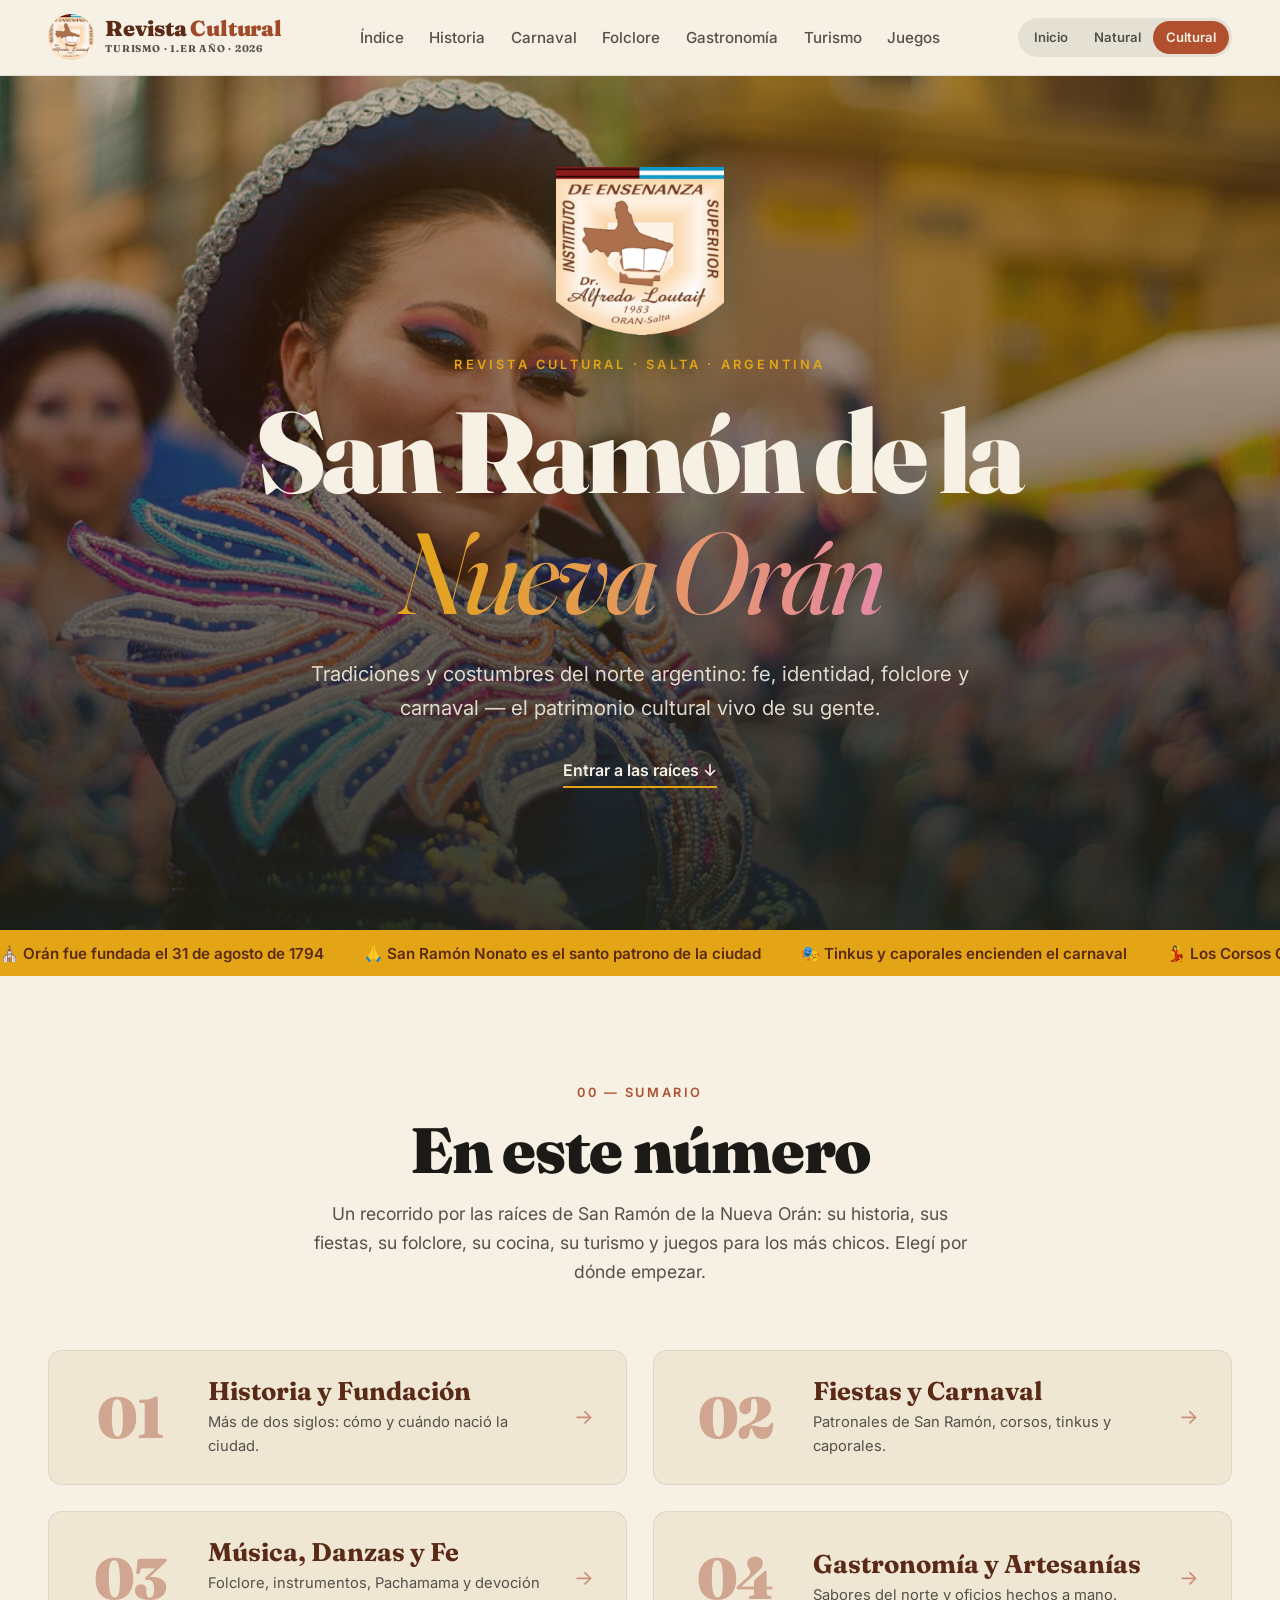
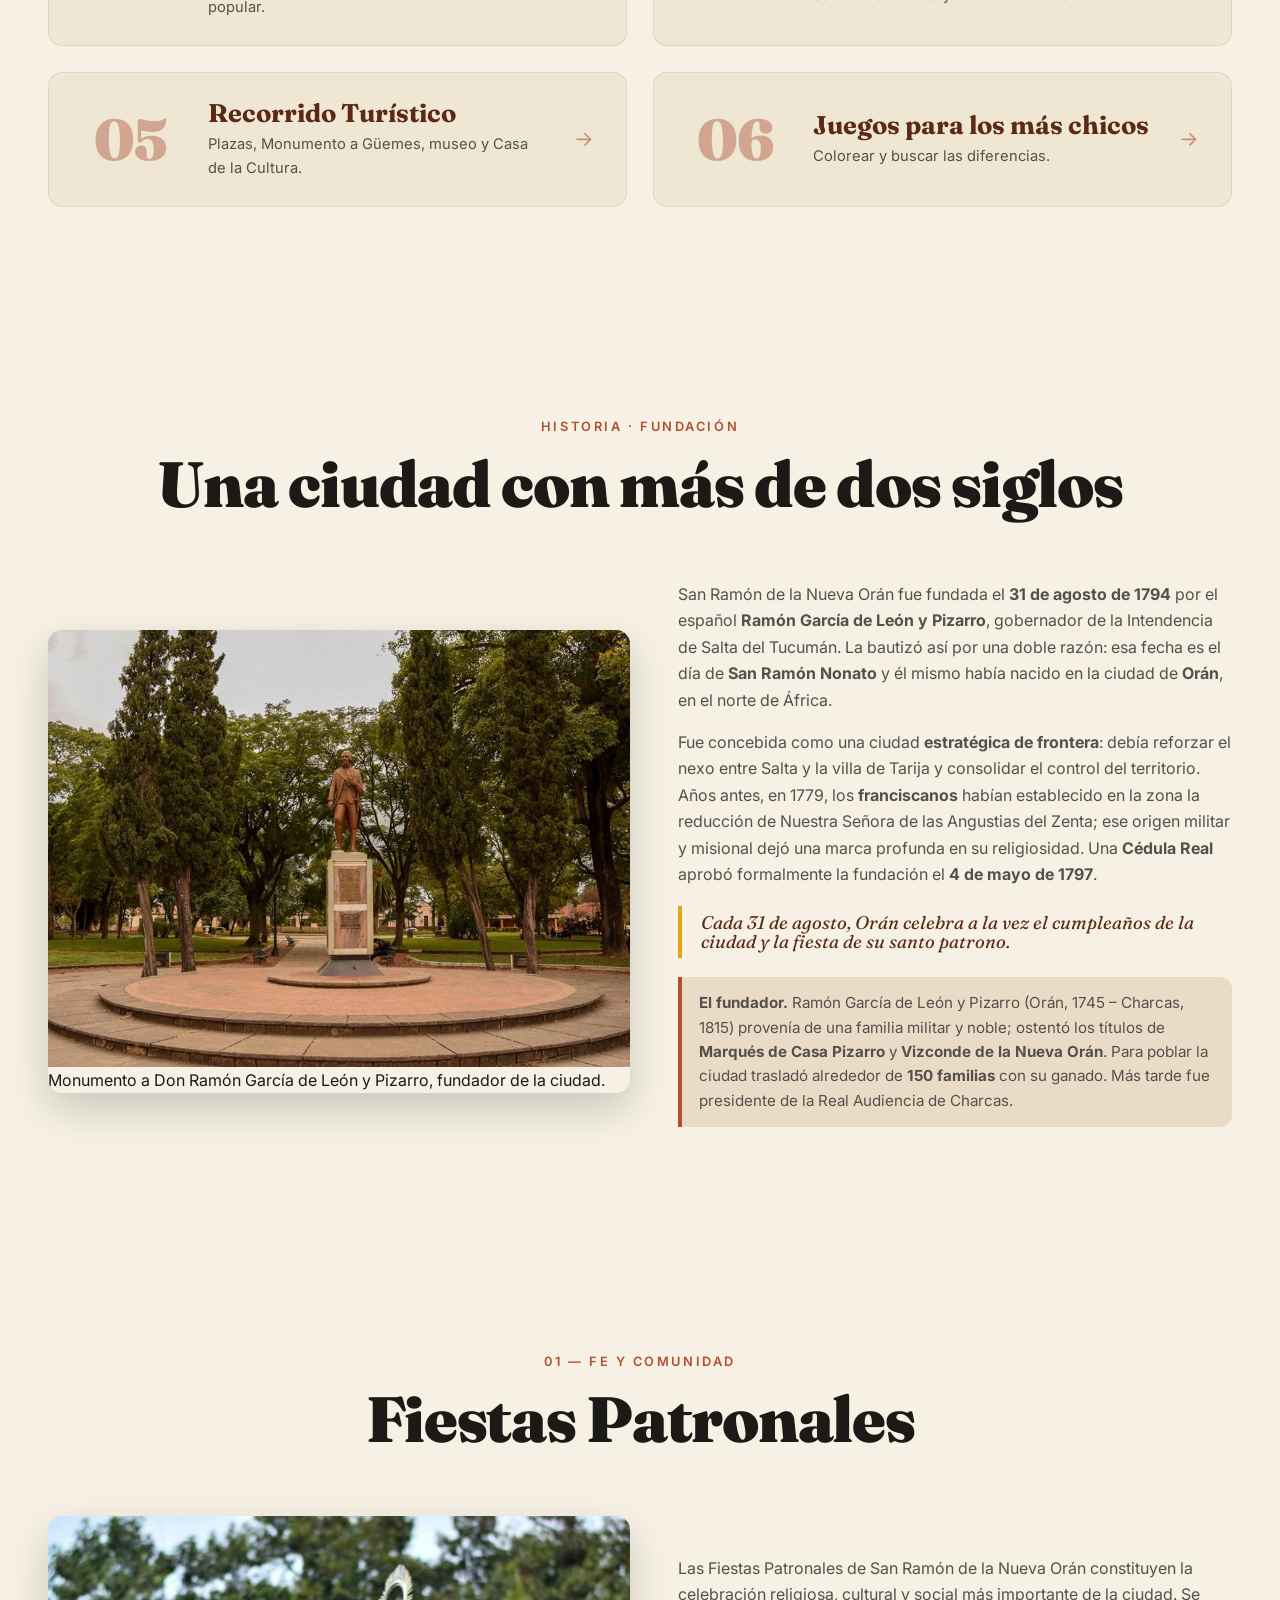
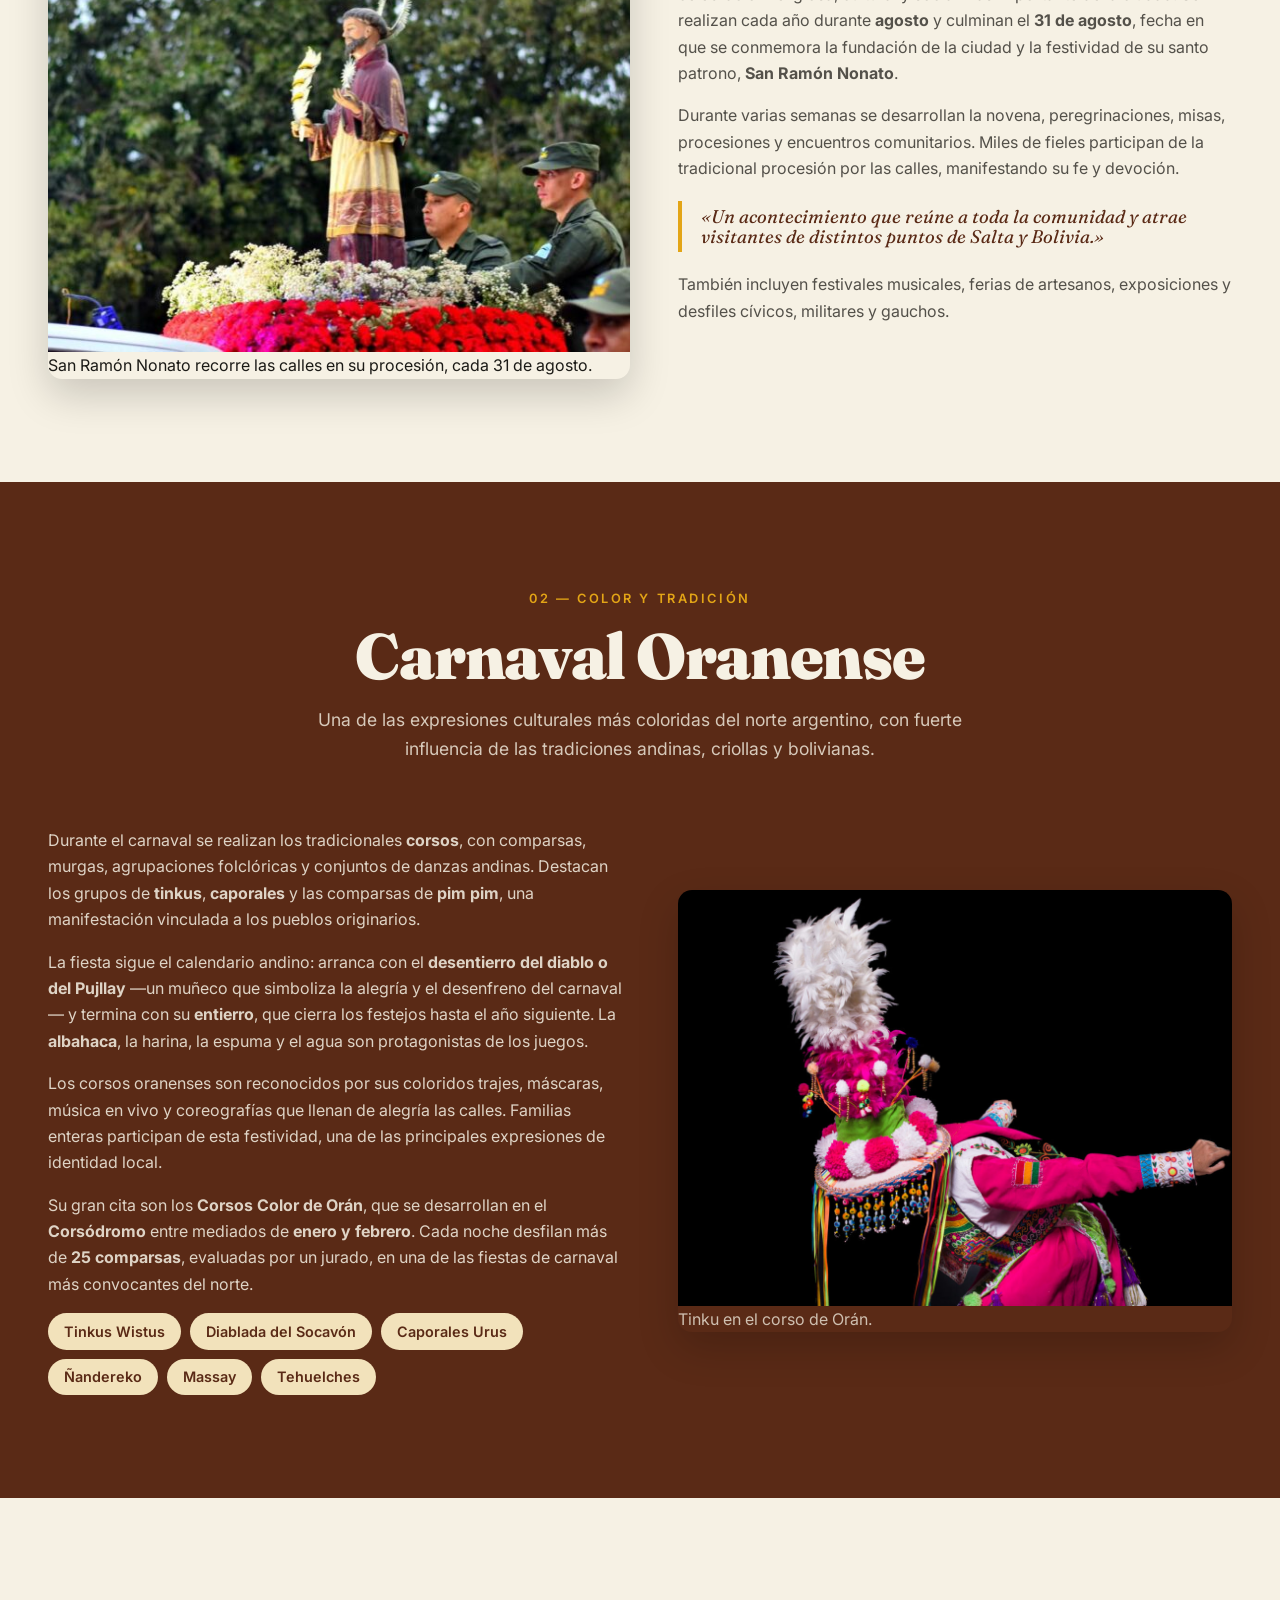
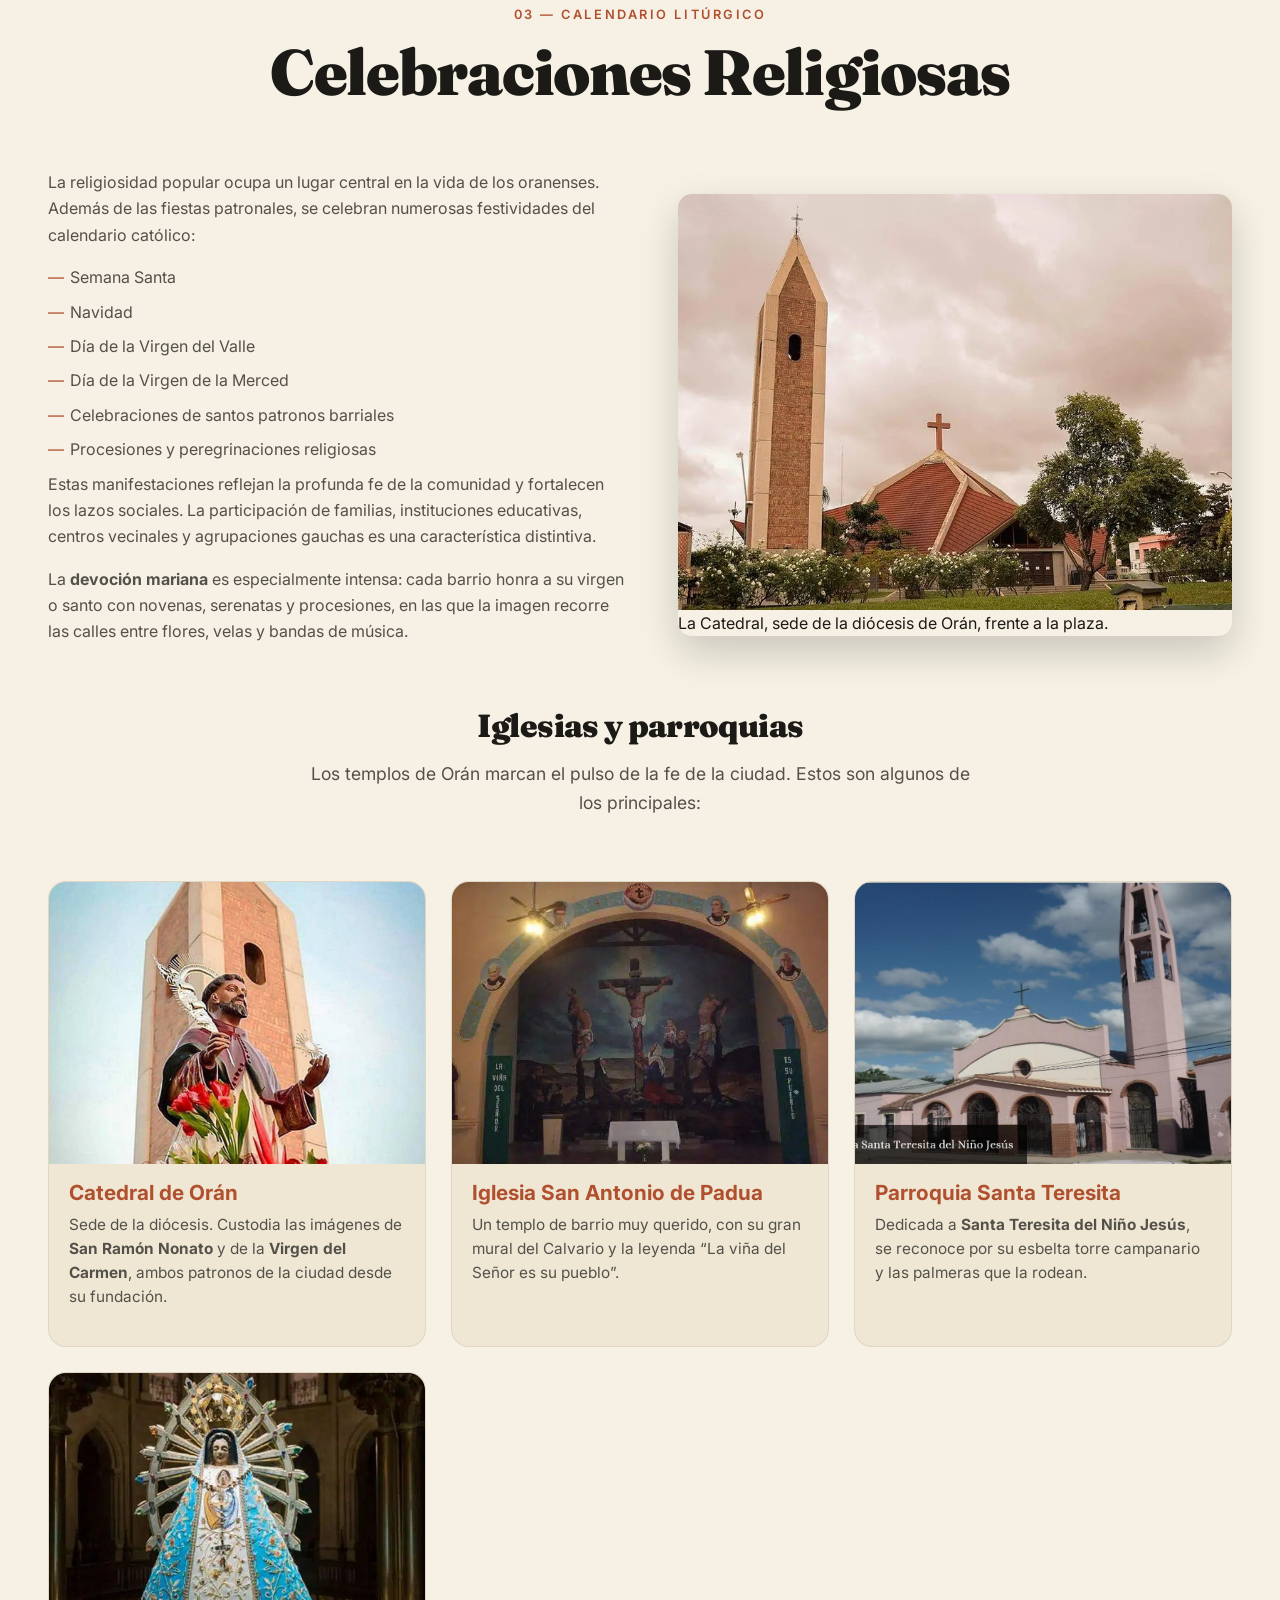
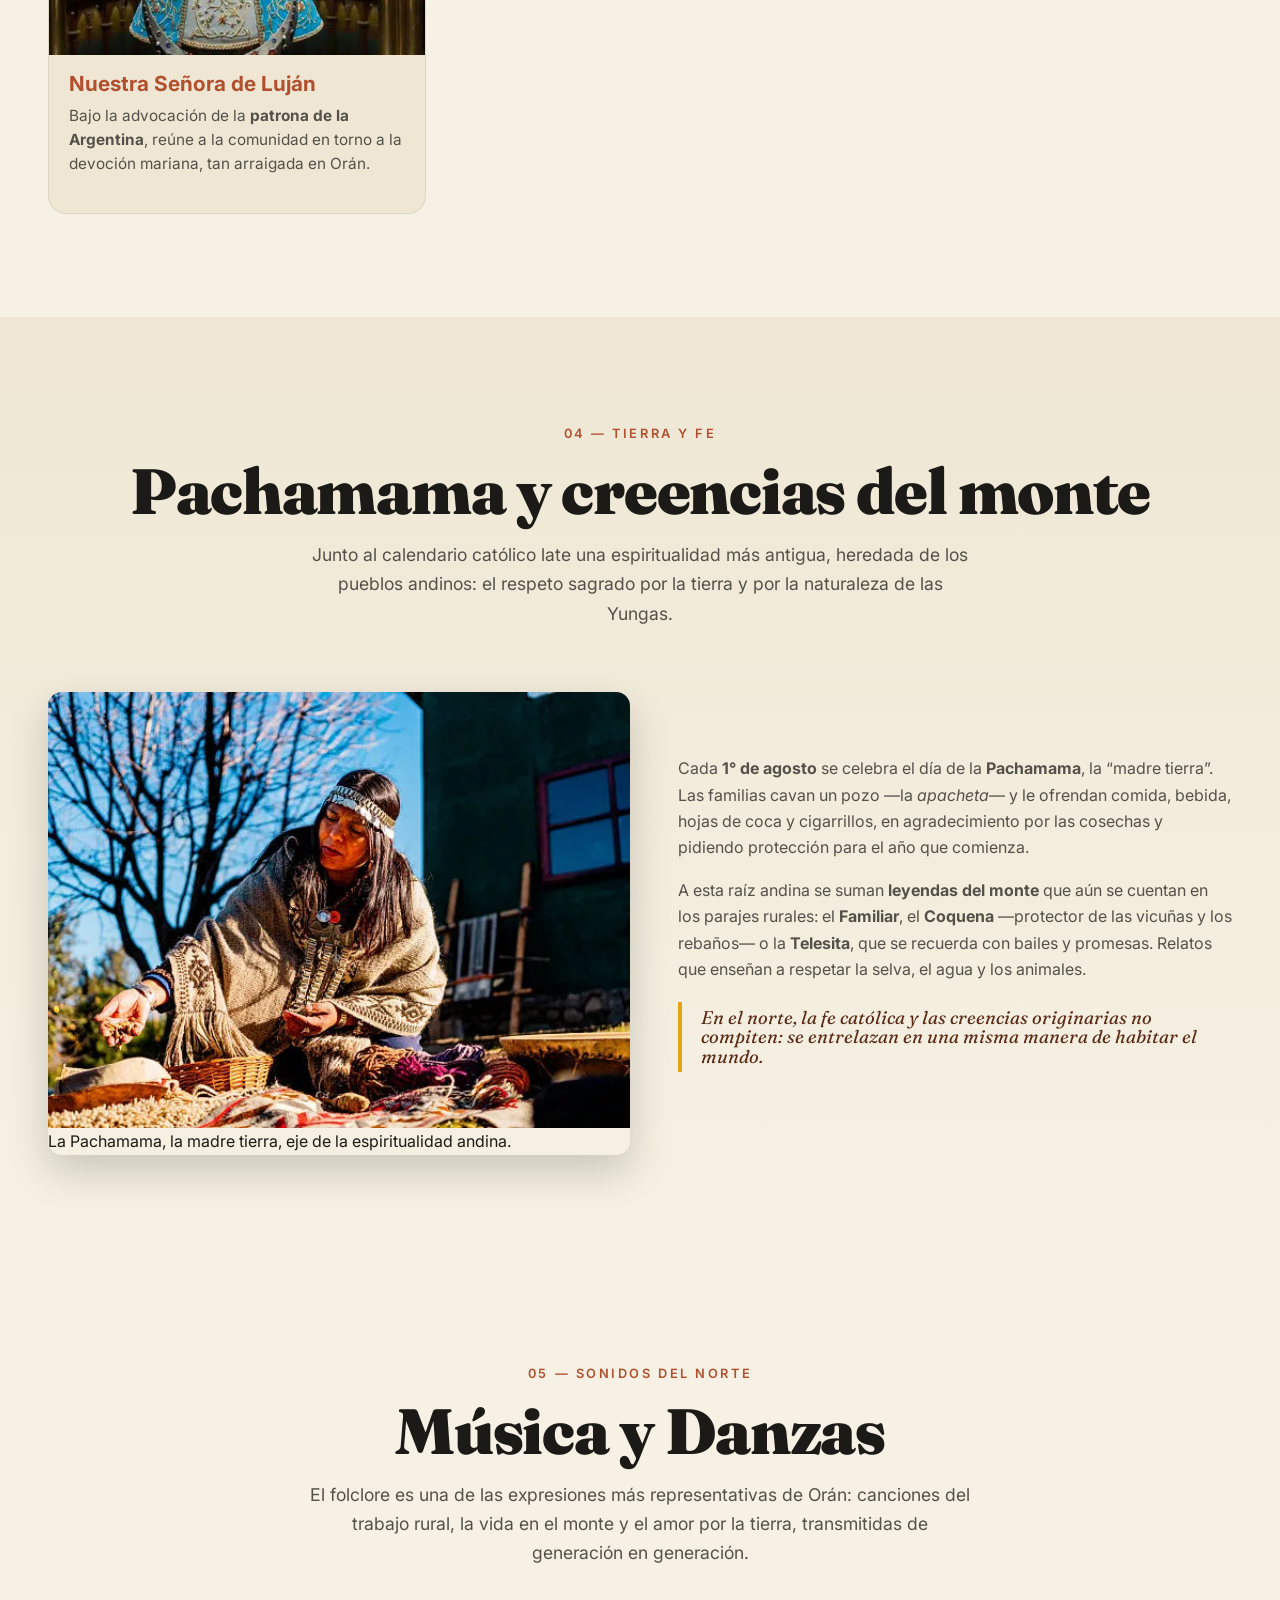
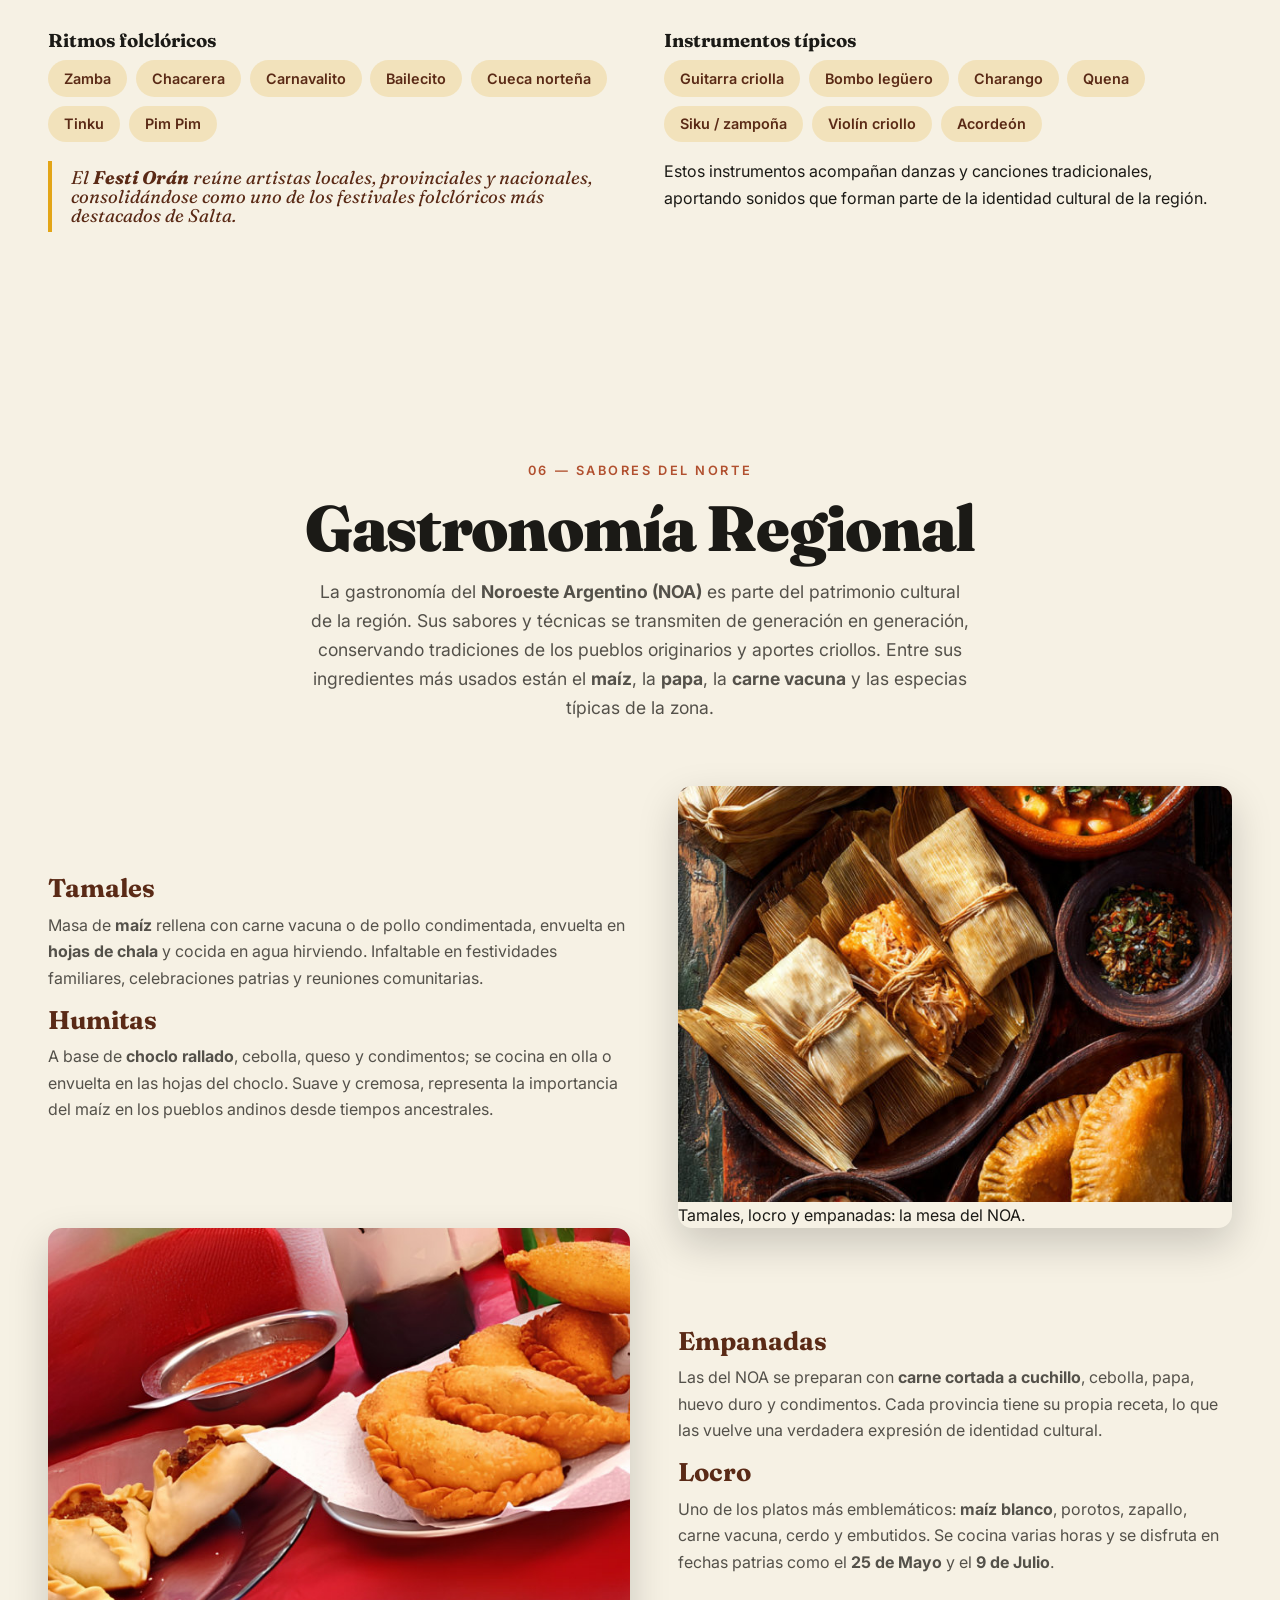
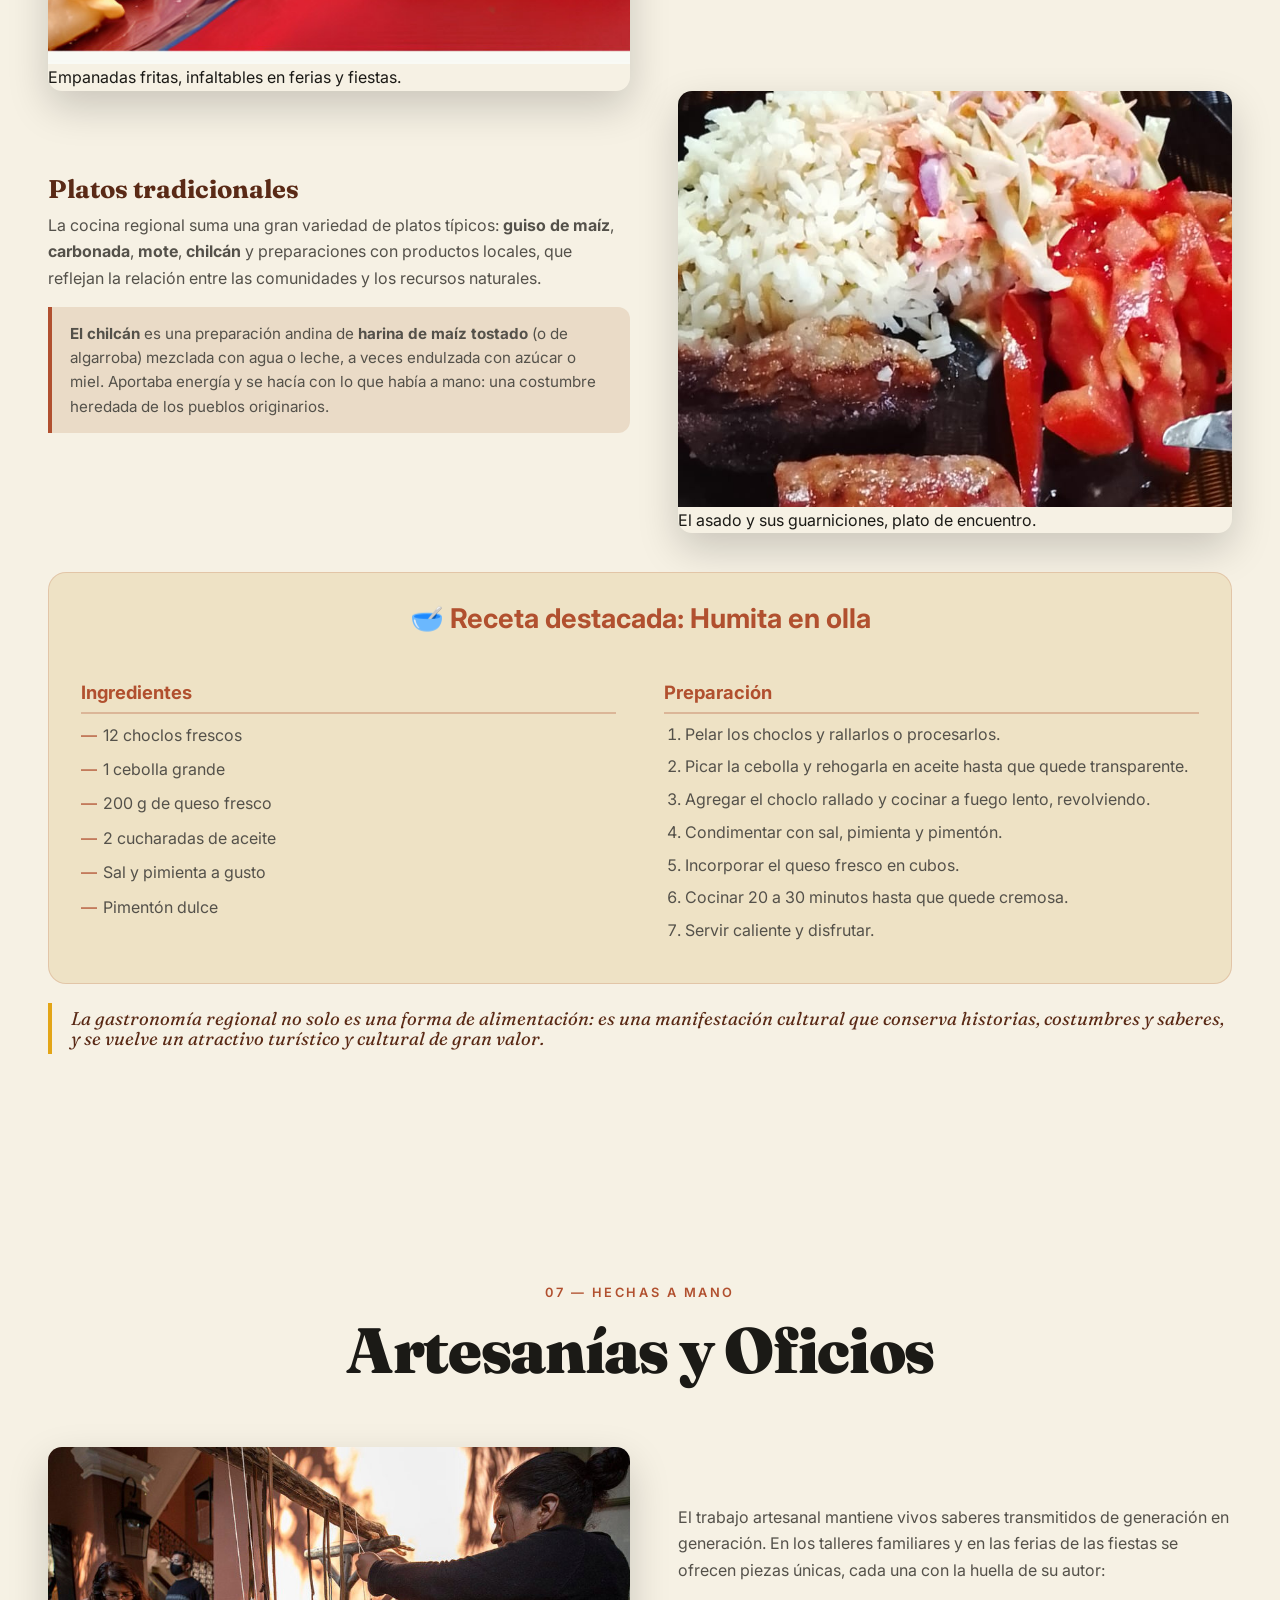
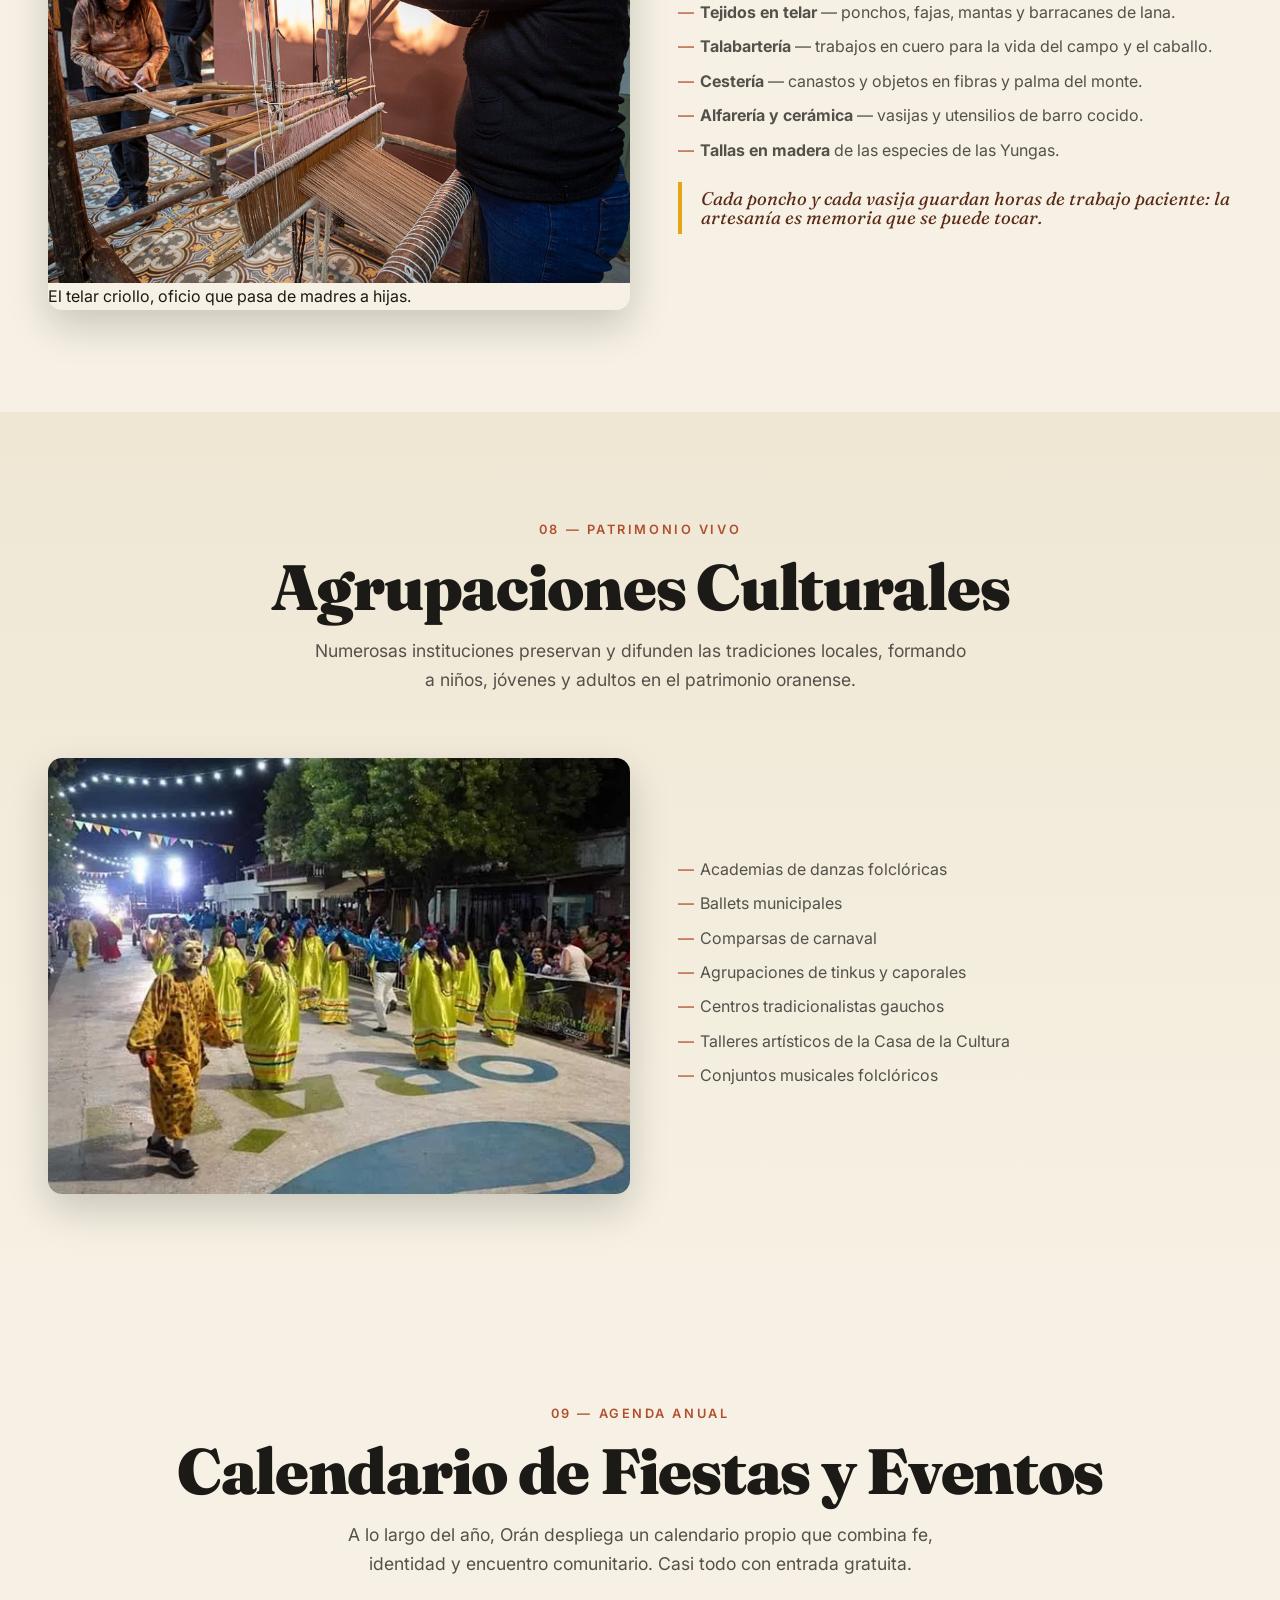
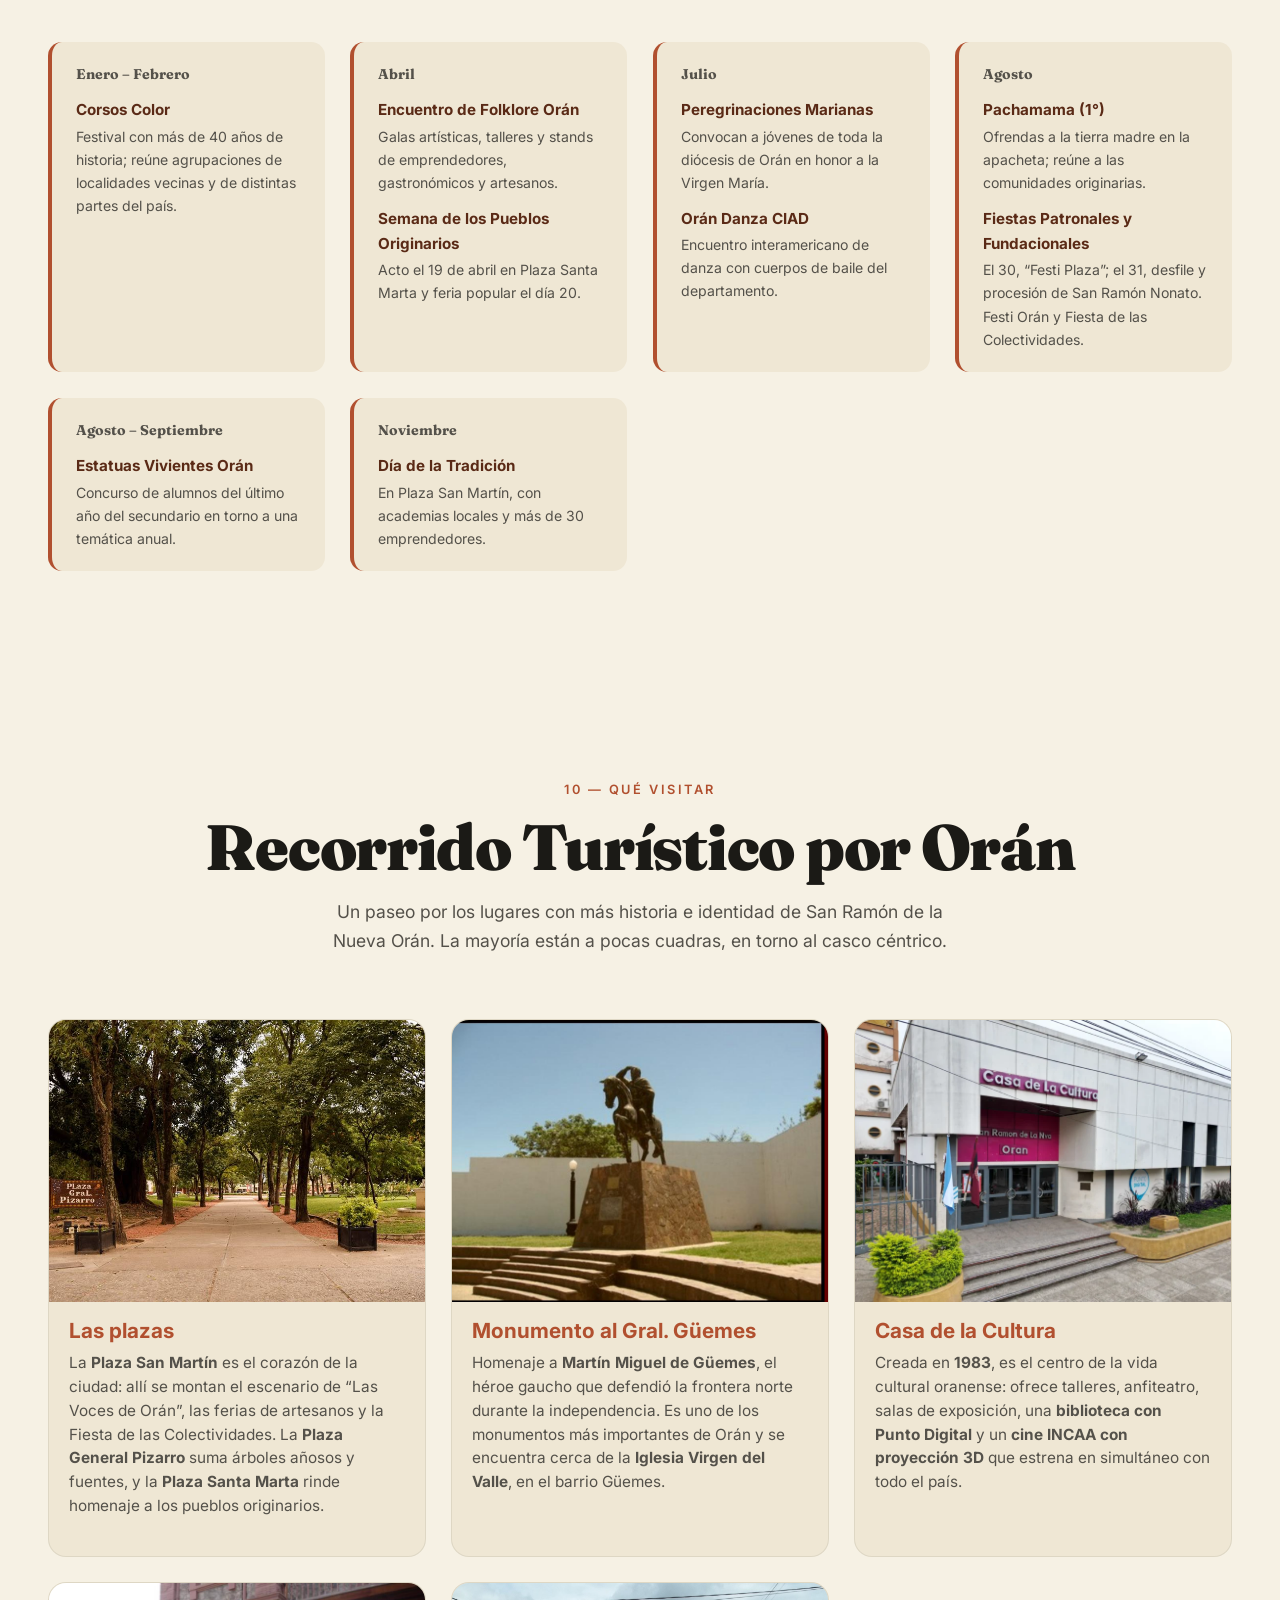
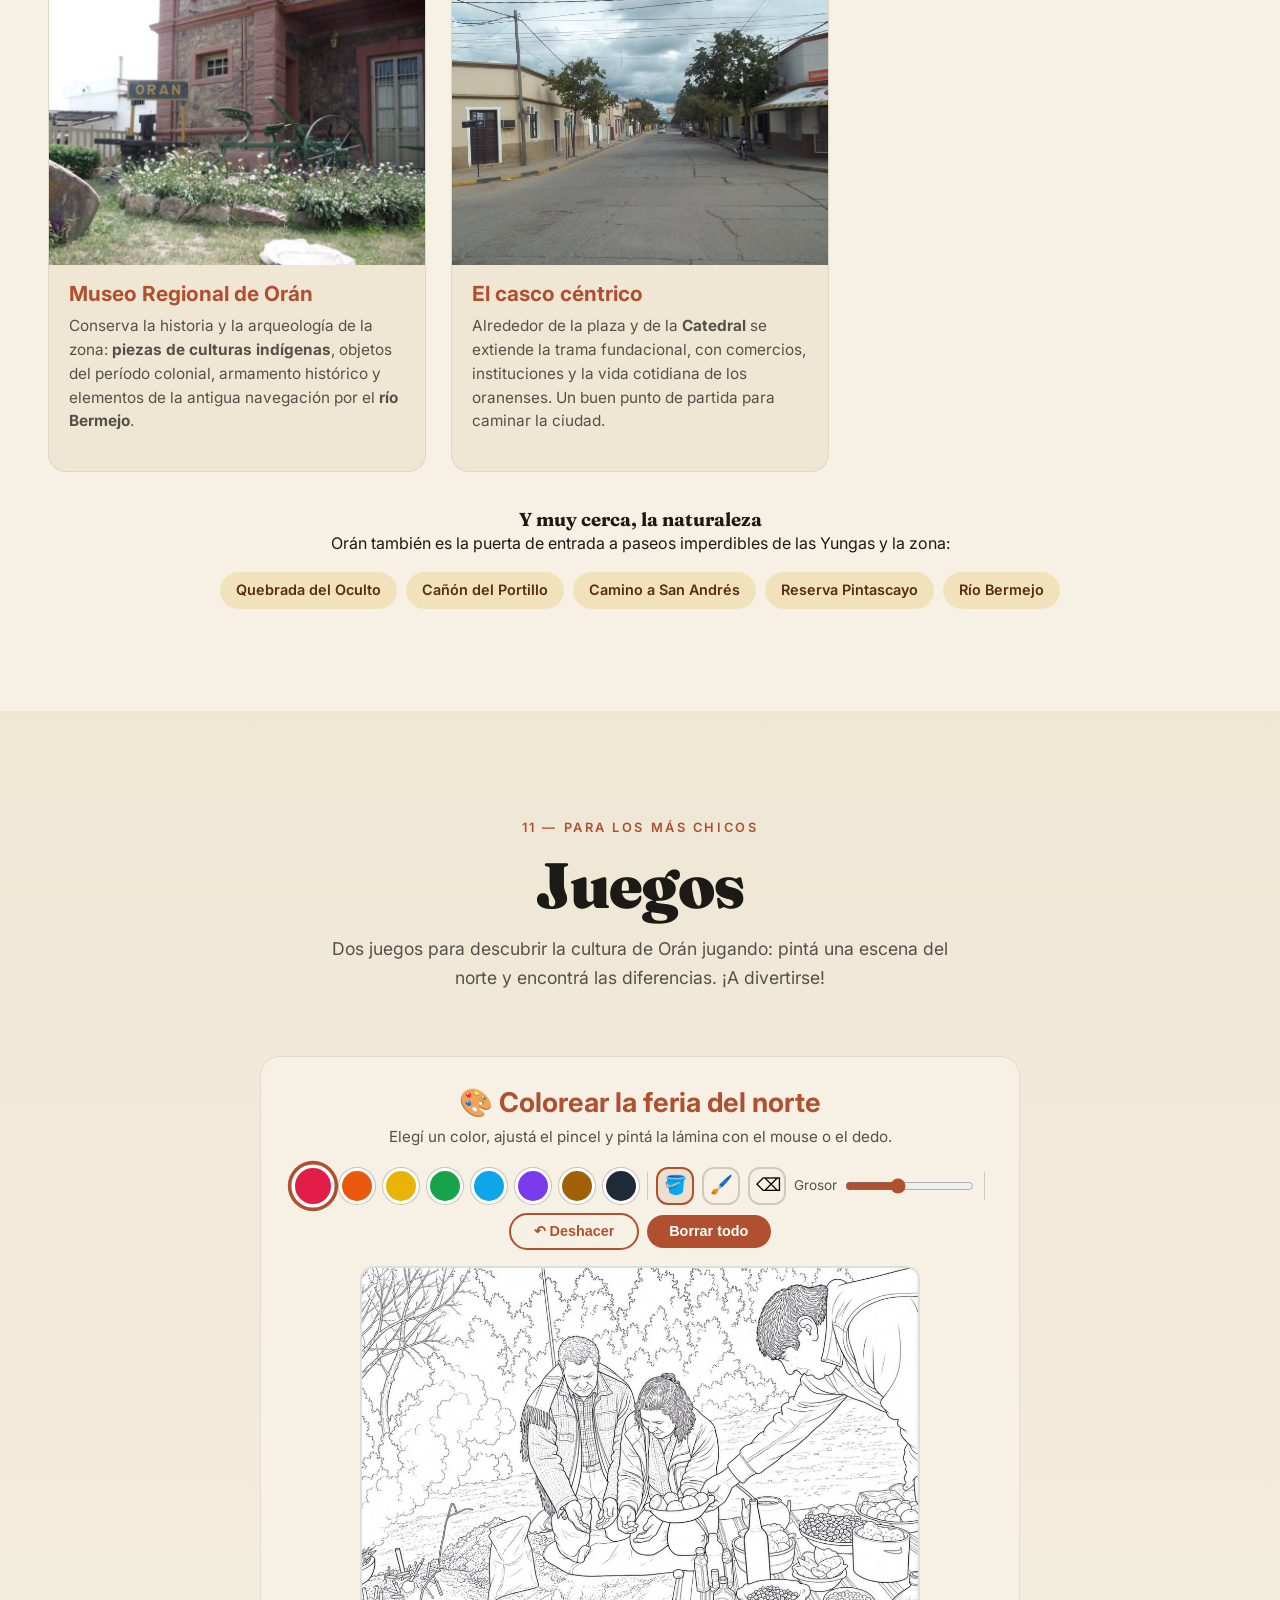
==== commit 774e447d: "Logo+footer con curso/anio, boton volver-arriba y ajuste de revista cultural - Sublinea "Turismo · 1" ====
--- a/cultural.html
+++ b/cultural.html
@@ -32,7 +32,10 @@
     <a class="header__brand" href="/" aria-label="Inicio">
       <img class="header__inst" src="assets/img/ies-logo.png"
         alt="Instituto de Enseñanza Superior Dr. Alfredo Loutaif" />
-      <span class="header__brand-text">Revista <strong>Cultural</strong></span>
+      <span class="header__brand-txt">
+        <span class="header__brand-text">Revista <strong>Cultural</strong></span>
+        <span class="header__brand-sub">Turismo · 1.er Año · 2026</span>
+      </span>
     </a>
     <nav class="nav" id="nav" aria-label="Navegación principal">
       <a href="#indice">Índice</a>
@@ -903,12 +906,14 @@
       <p class="footer__inst-text">
         Instituto de Enseñanza Superior <strong>Dr. Alfredo Loutaif</strong> · Orán · Salta
       </p>
+      <p class="footer__inst-course">Tecnicatura Superior en Turismo · 1.<sup>er</sup> Año · 2026</p>
     </div>
     <p class="footer__legal">
       Revista cultural educativa · Contenido basado en “Raíces de Orán — Tradiciones y Costumbres”.
     </p>
   </footer>
 
+  <button class="to-top" id="to-top" type="button" aria-label="Volver arriba" title="Volver arriba">↑</button>
   <script type="module" src="js/interactivity.js"></script>
 </body>
 </html>
--- a/css/main.css
+++ b/css/main.css
@@ -236,6 +236,30 @@
 }
 /* Variante en dos líneas (logo del inicio: "Tecnicatura Superior / en Turismo") */
 .header__brand-text--stack { font-size: 1.02rem; line-height: 1.1; }
+/* Texto del logo en columna: nombre + sublínea (curso y año) */
+.header__brand-txt { display: inline-flex; flex-direction: column; justify-content: center; gap: 1px; }
+.header__brand-sub {
+  font-family: var(--font-display);
+  font-size: 0.62rem; font-weight: 700; letter-spacing: 0.08em;
+  text-transform: uppercase; color: var(--tinta-suave);
+}
+/* Línea de curso/año en el pie */
+.footer__inst-course { font-size: 0.82rem; color: var(--tinta-suave); margin-top: 0.25rem; }
+
+/* Botón flotante "volver arriba" (abajo a la derecha) */
+.to-top {
+  position: fixed; right: clamp(1rem, 3vw, 2rem); bottom: clamp(1rem, 3vw, 2rem);
+  z-index: 60; width: 46px; height: 46px; border-radius: 50%; border: none;
+  background: var(--verde-yunga); color: #fff; font-size: 1.35rem; line-height: 1; cursor: pointer;
+  display: flex; align-items: center; justify-content: center;
+  box-shadow: 0 6px 18px rgba(0, 0, 0, 0.28);
+  opacity: 0; visibility: hidden; transform: translateY(12px);
+  transition: opacity 0.3s var(--ease), transform 0.3s var(--ease), background 0.2s var(--ease);
+}
+.to-top.is-visible { opacity: 1; visibility: visible; transform: none; }
+.to-top:hover { filter: brightness(1.1); transform: translateY(-2px); }
+.tema-cultural .to-top { background: var(--tierra-roja); }
+@media (prefers-reduced-motion: reduce) { .to-top { transition: opacity 0.2s linear; } }
 .header__brand-text strong { color: var(--verde-selva); font-weight: 900; }
 
 .brand {
@@ -1615,7 +1639,7 @@
 .tema-cultural .rev-switch__item.is-active { background: var(--tierra-roja); }
 
 @media (max-width: 560px) {
-  .header__brand-text { display: none; }   /* en móvil, solo el logo para dar lugar */
+  .header__brand-text, .header__brand-sub { display: none; }   /* en móvil, solo el logo para dar lugar */
   .rev-switch__item { padding: .35rem .6rem; font-size: .78rem; }
 }
 
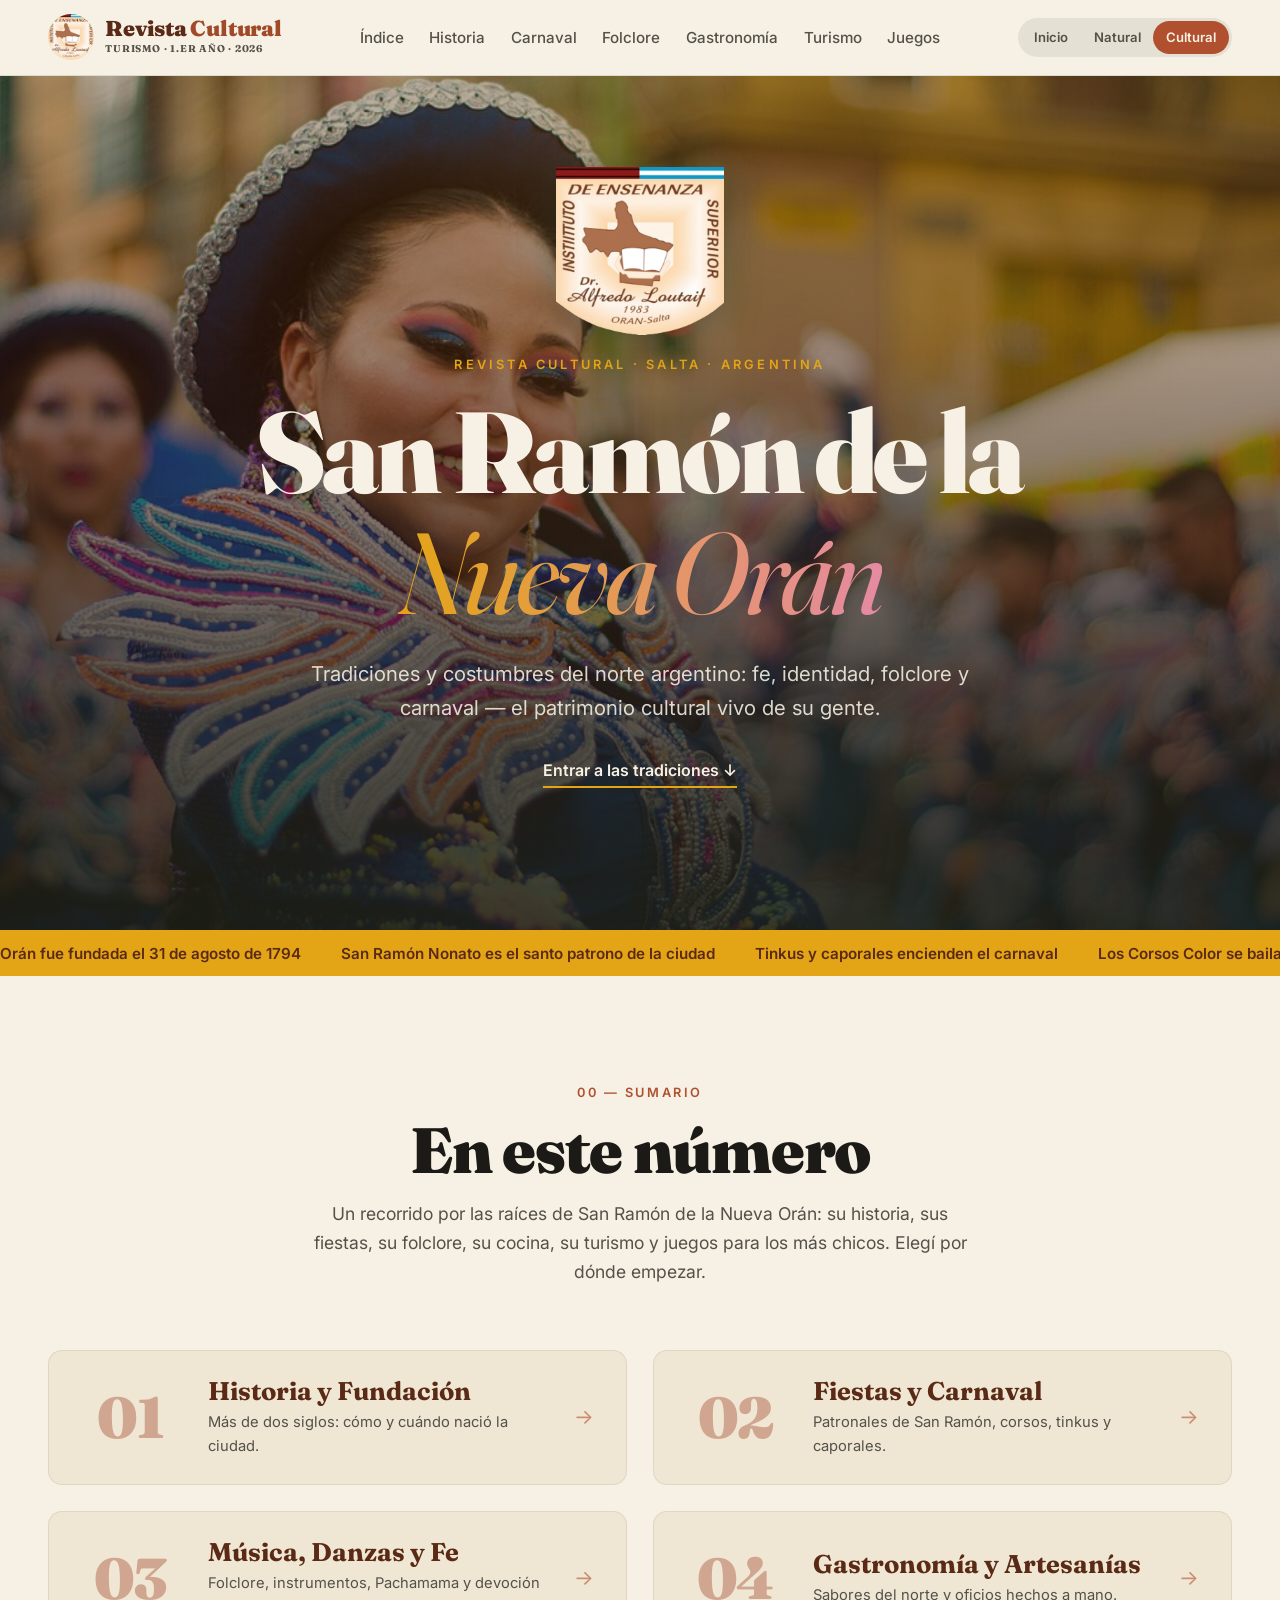
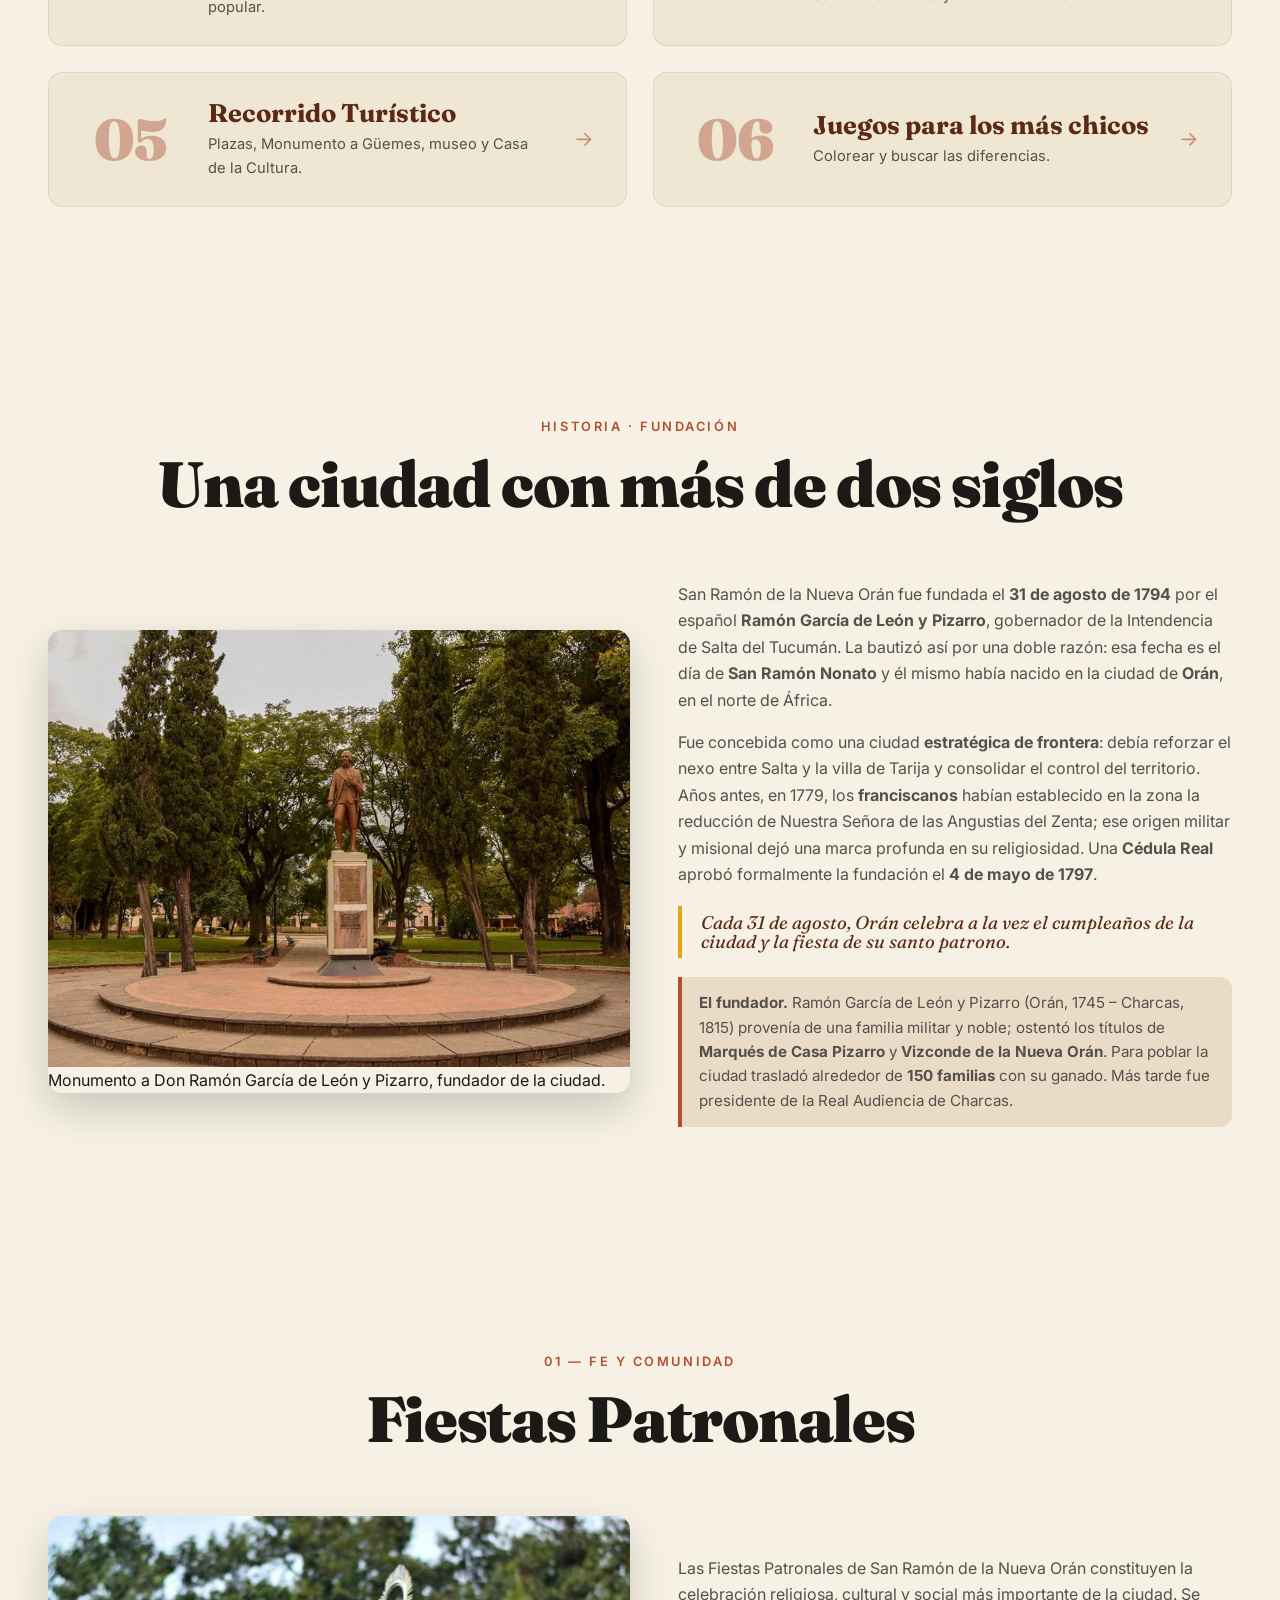
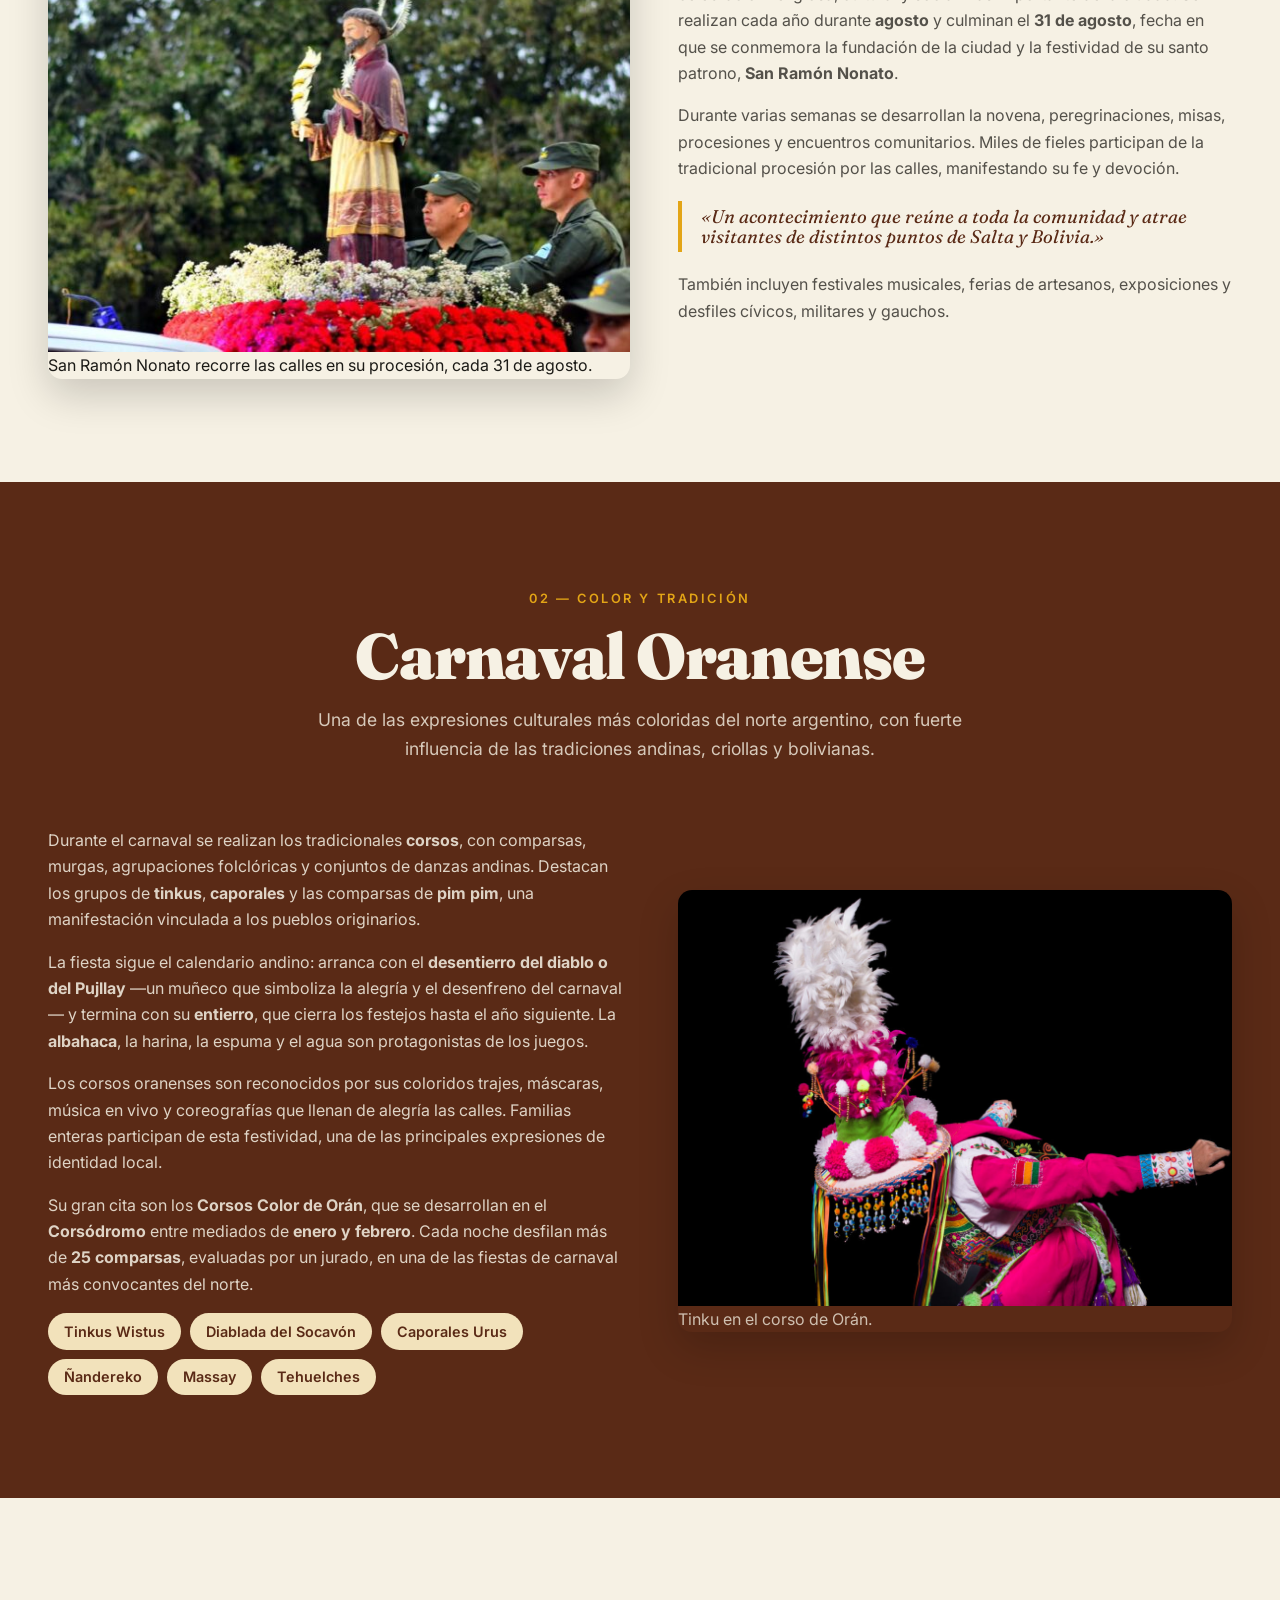
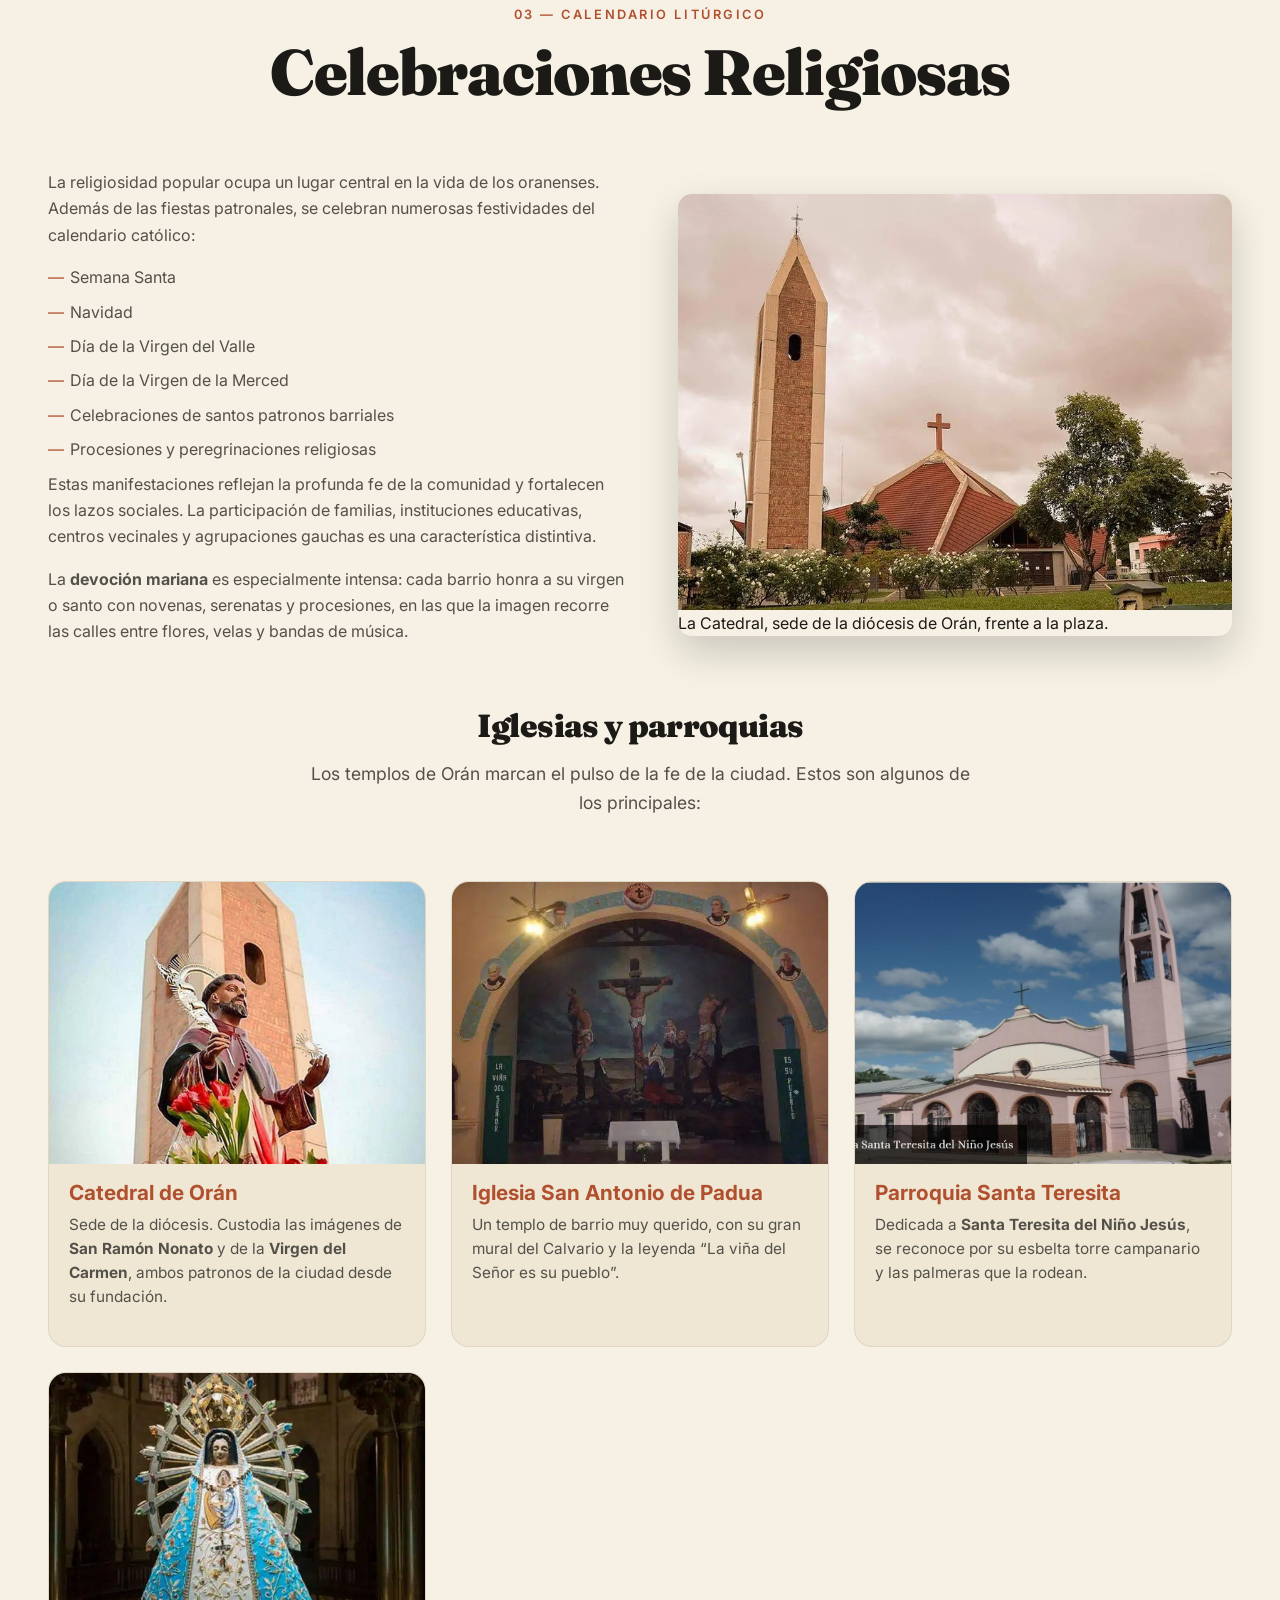
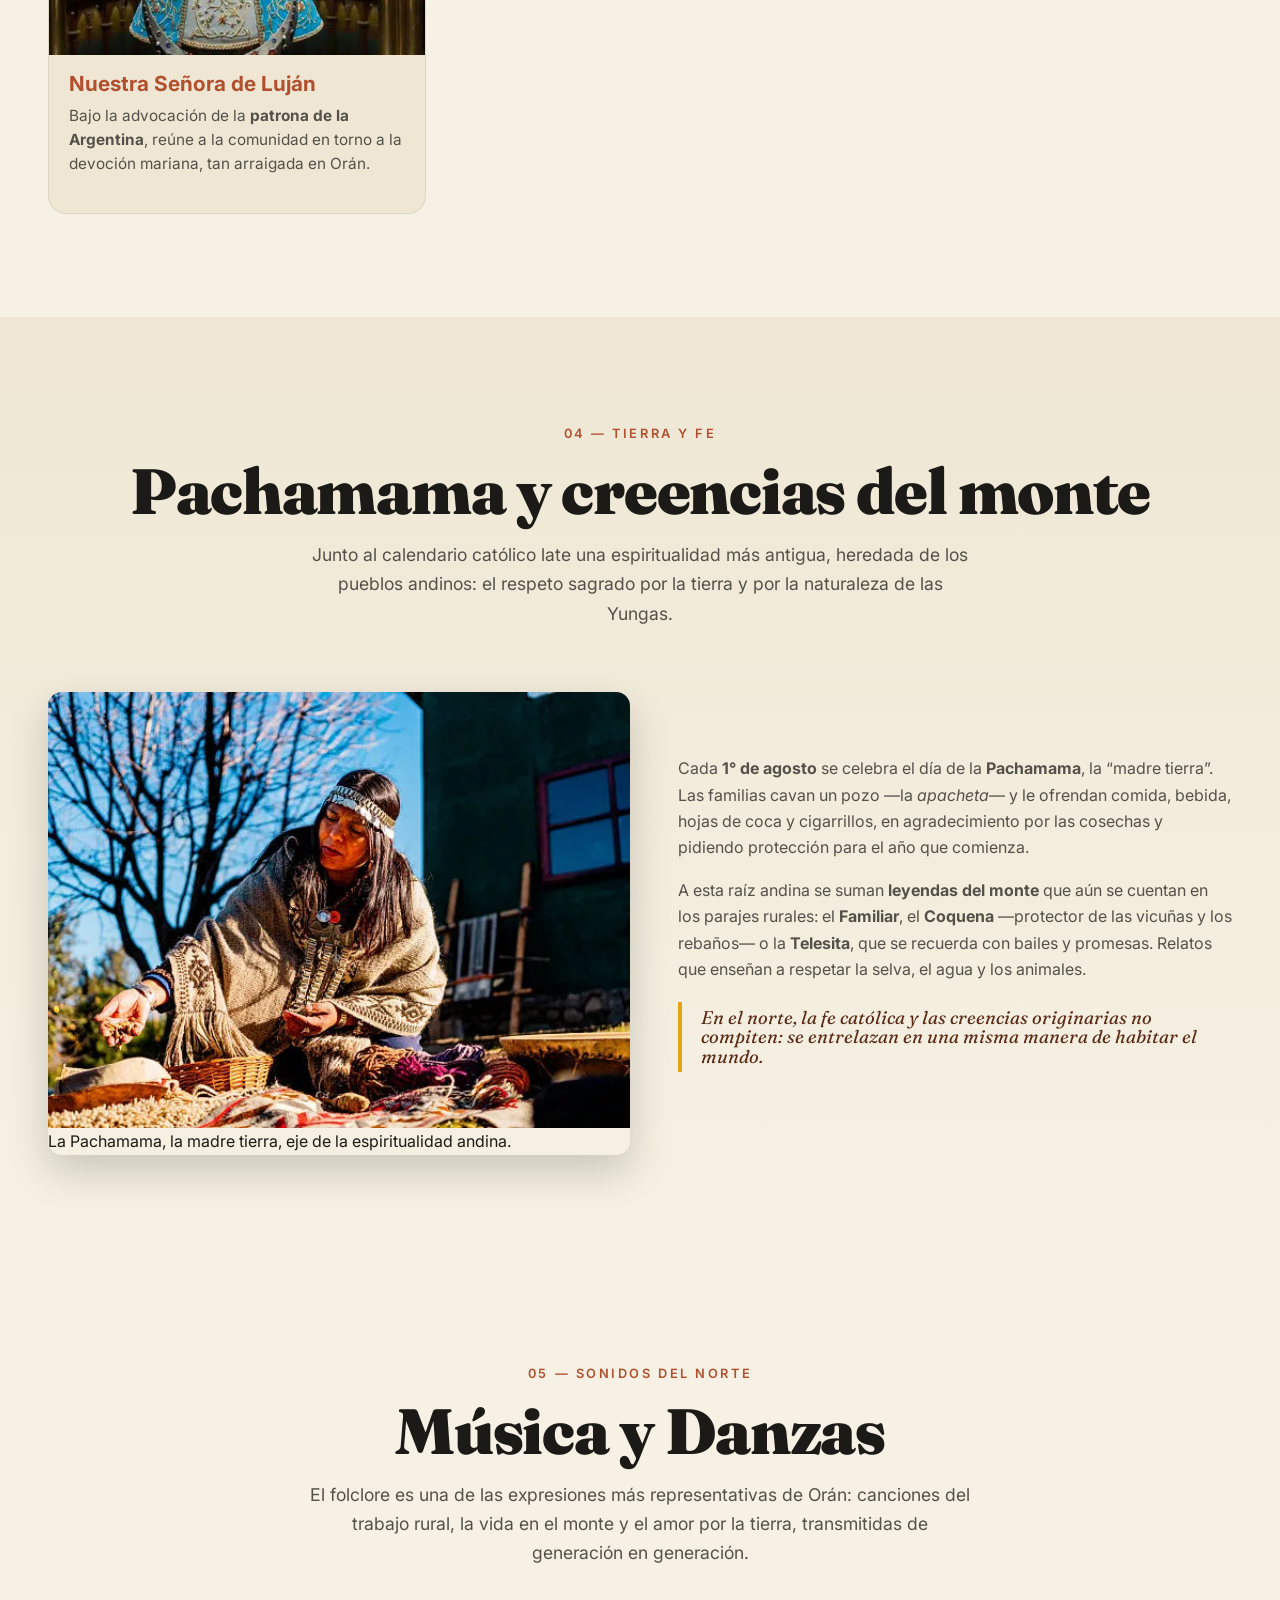
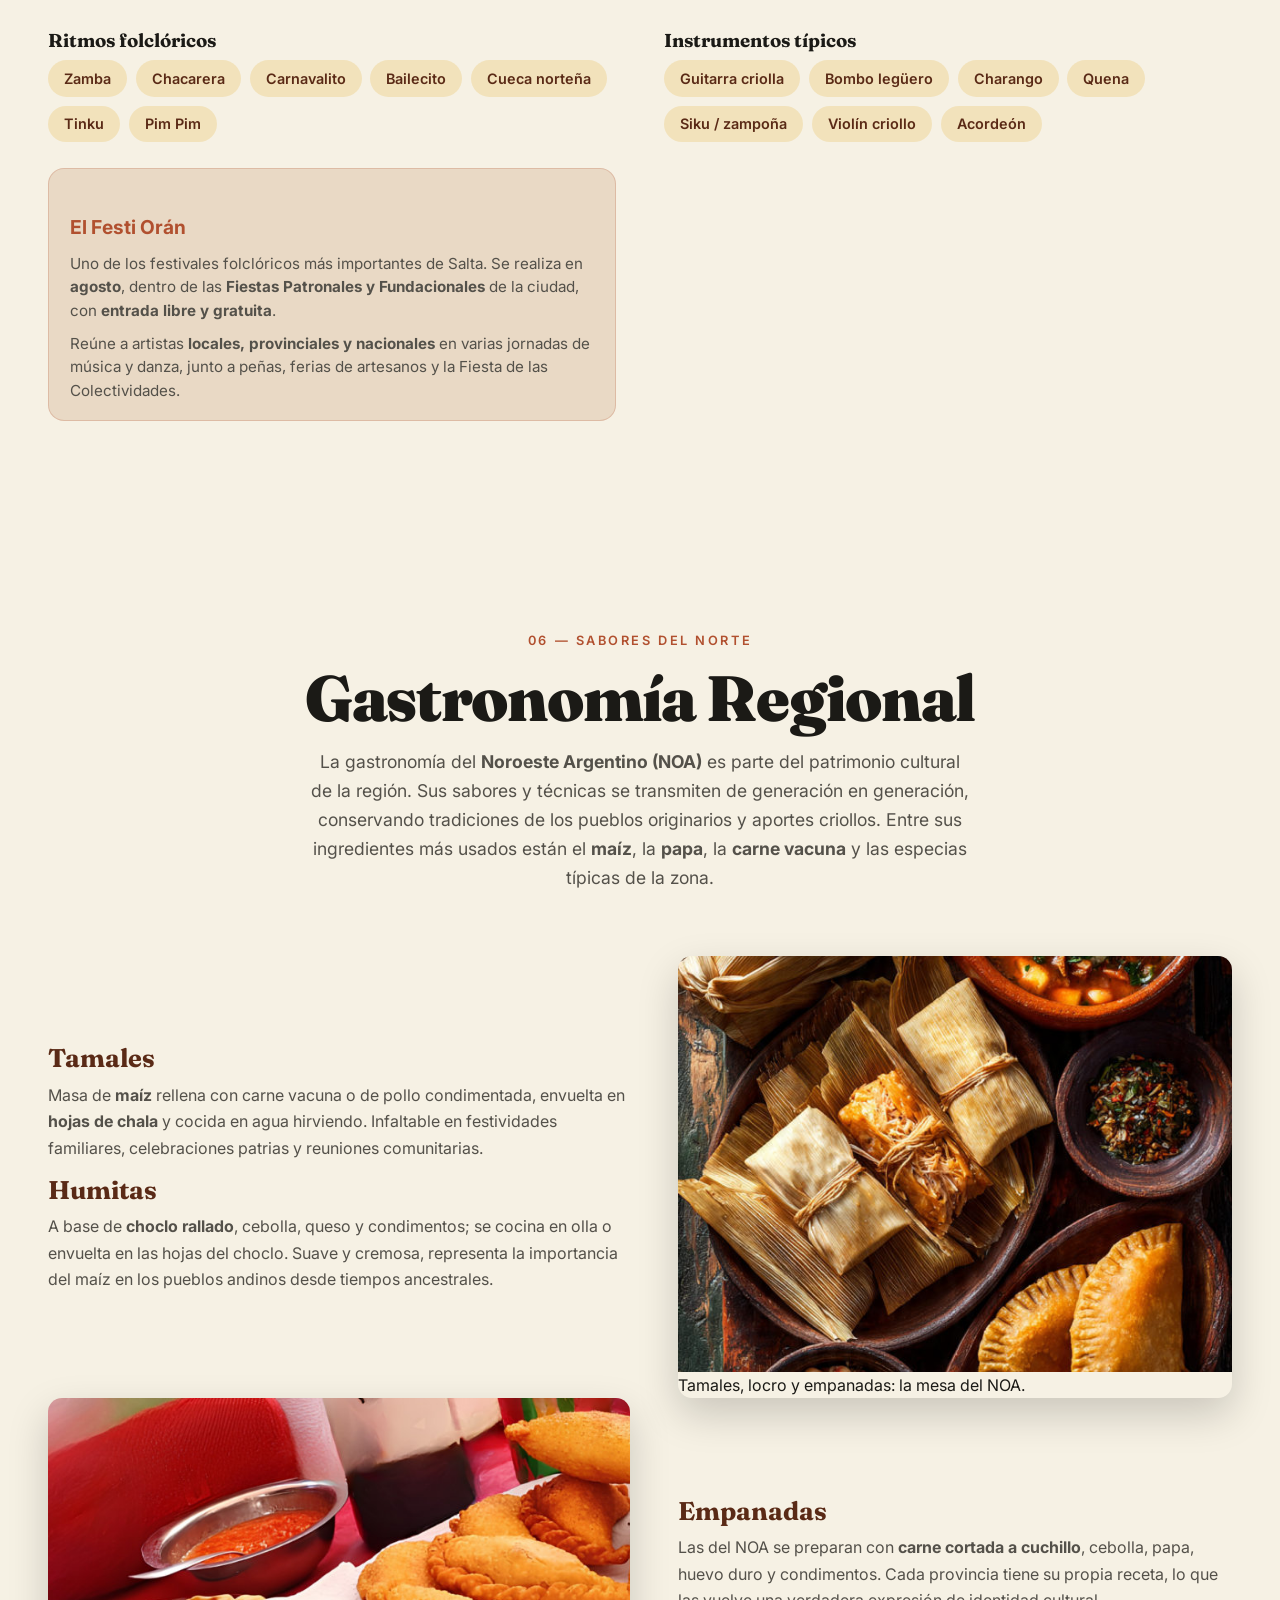
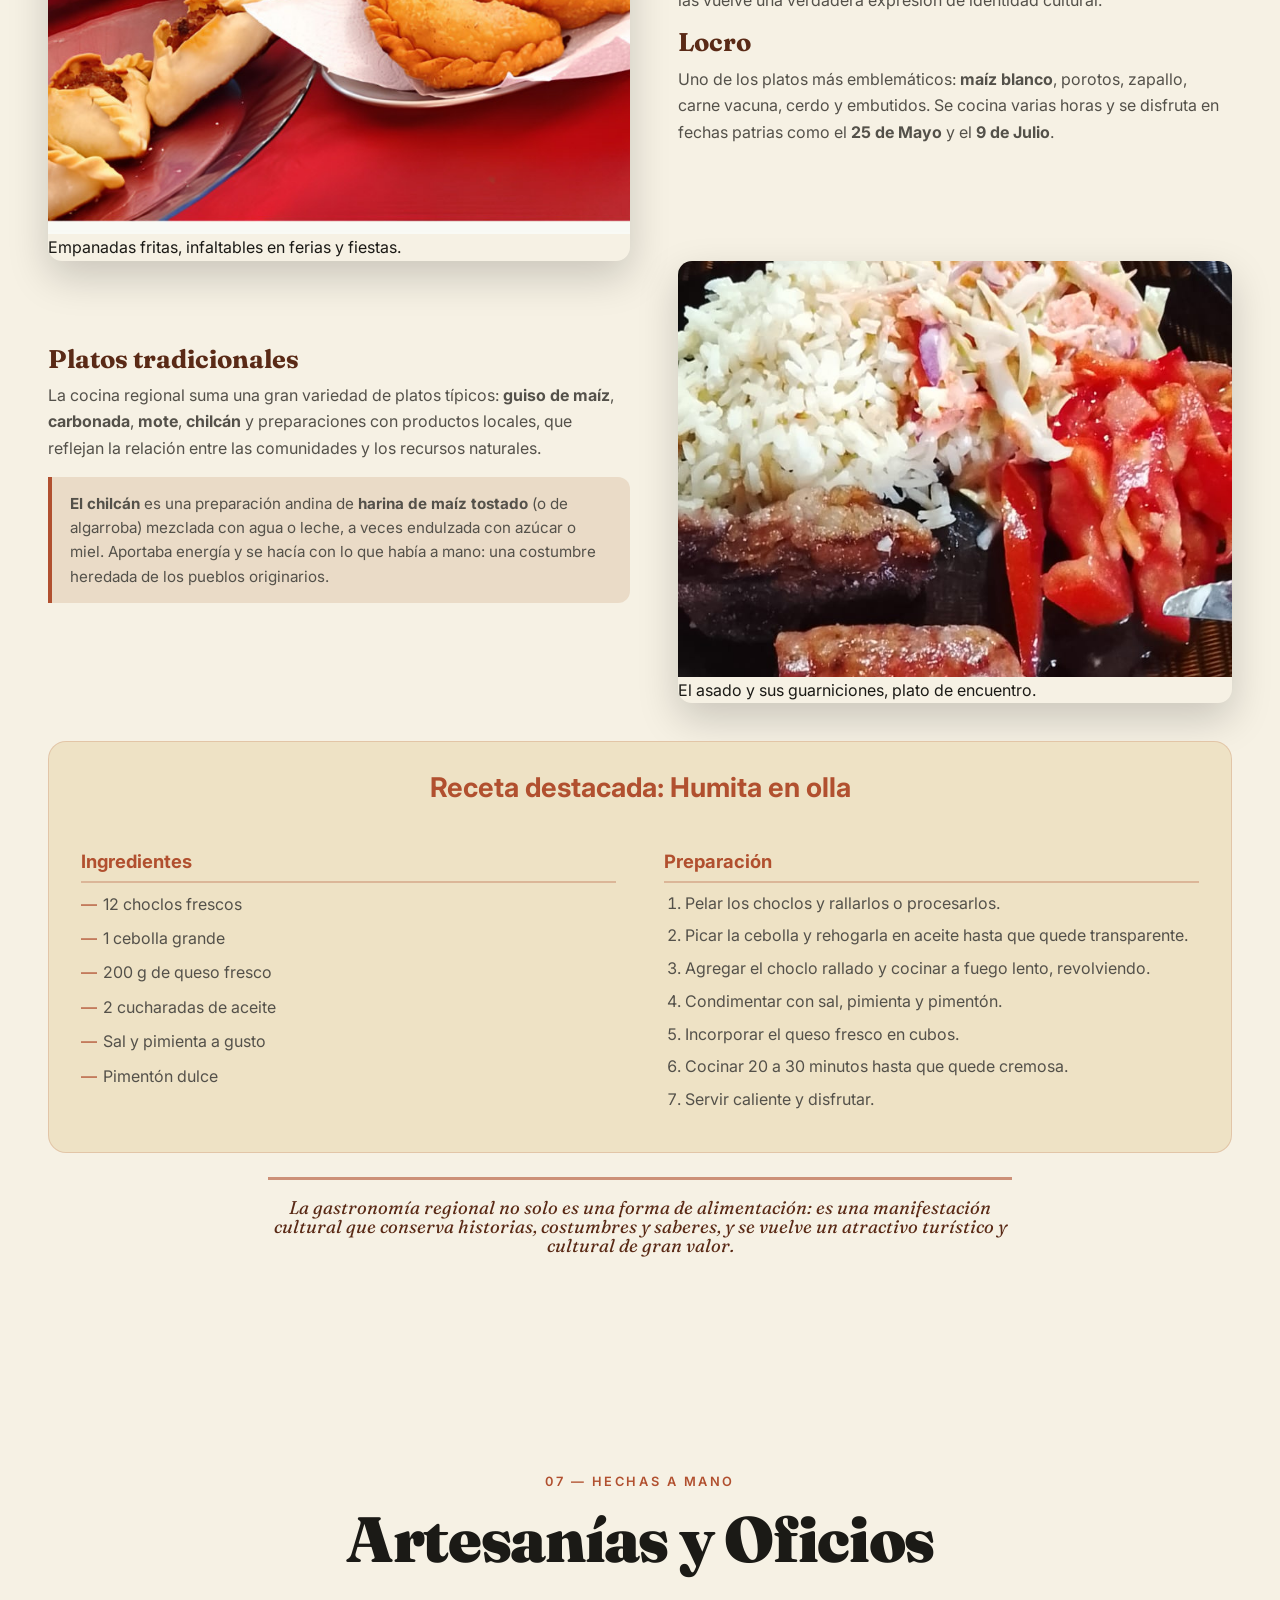
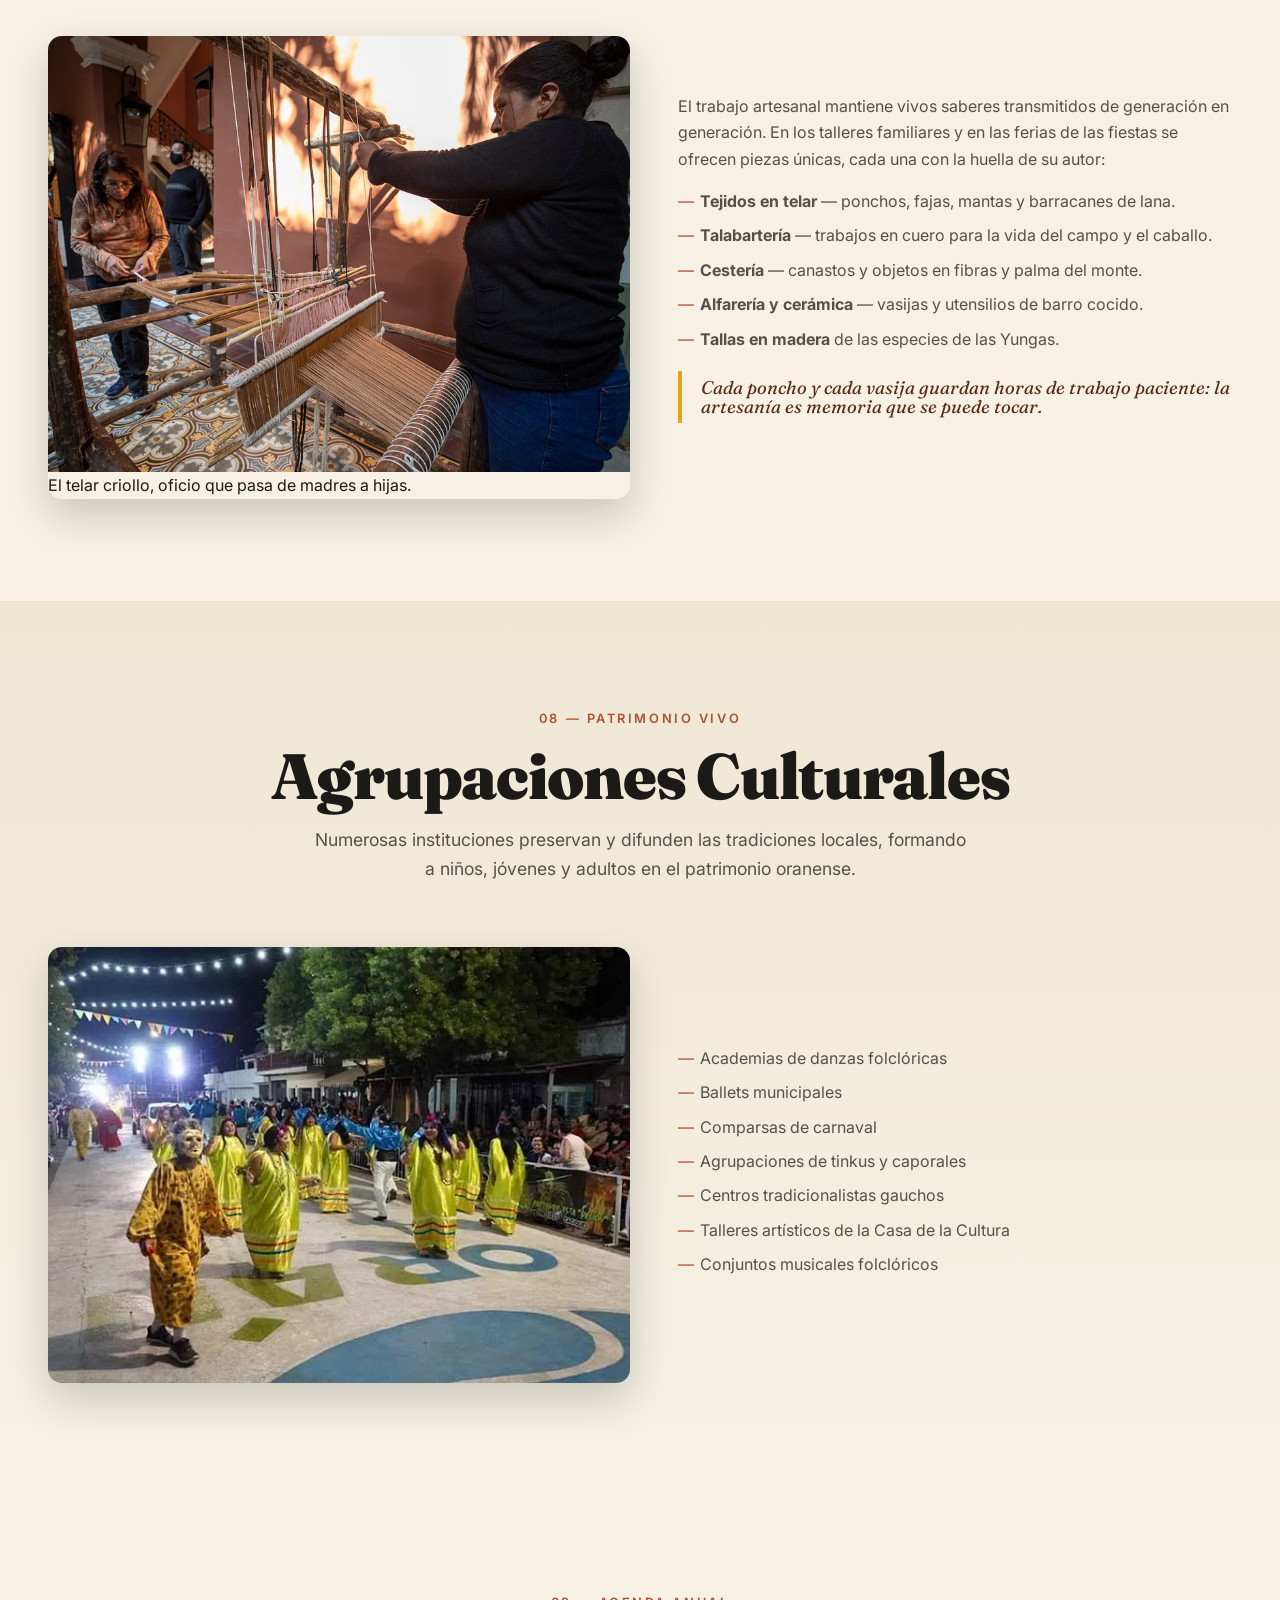
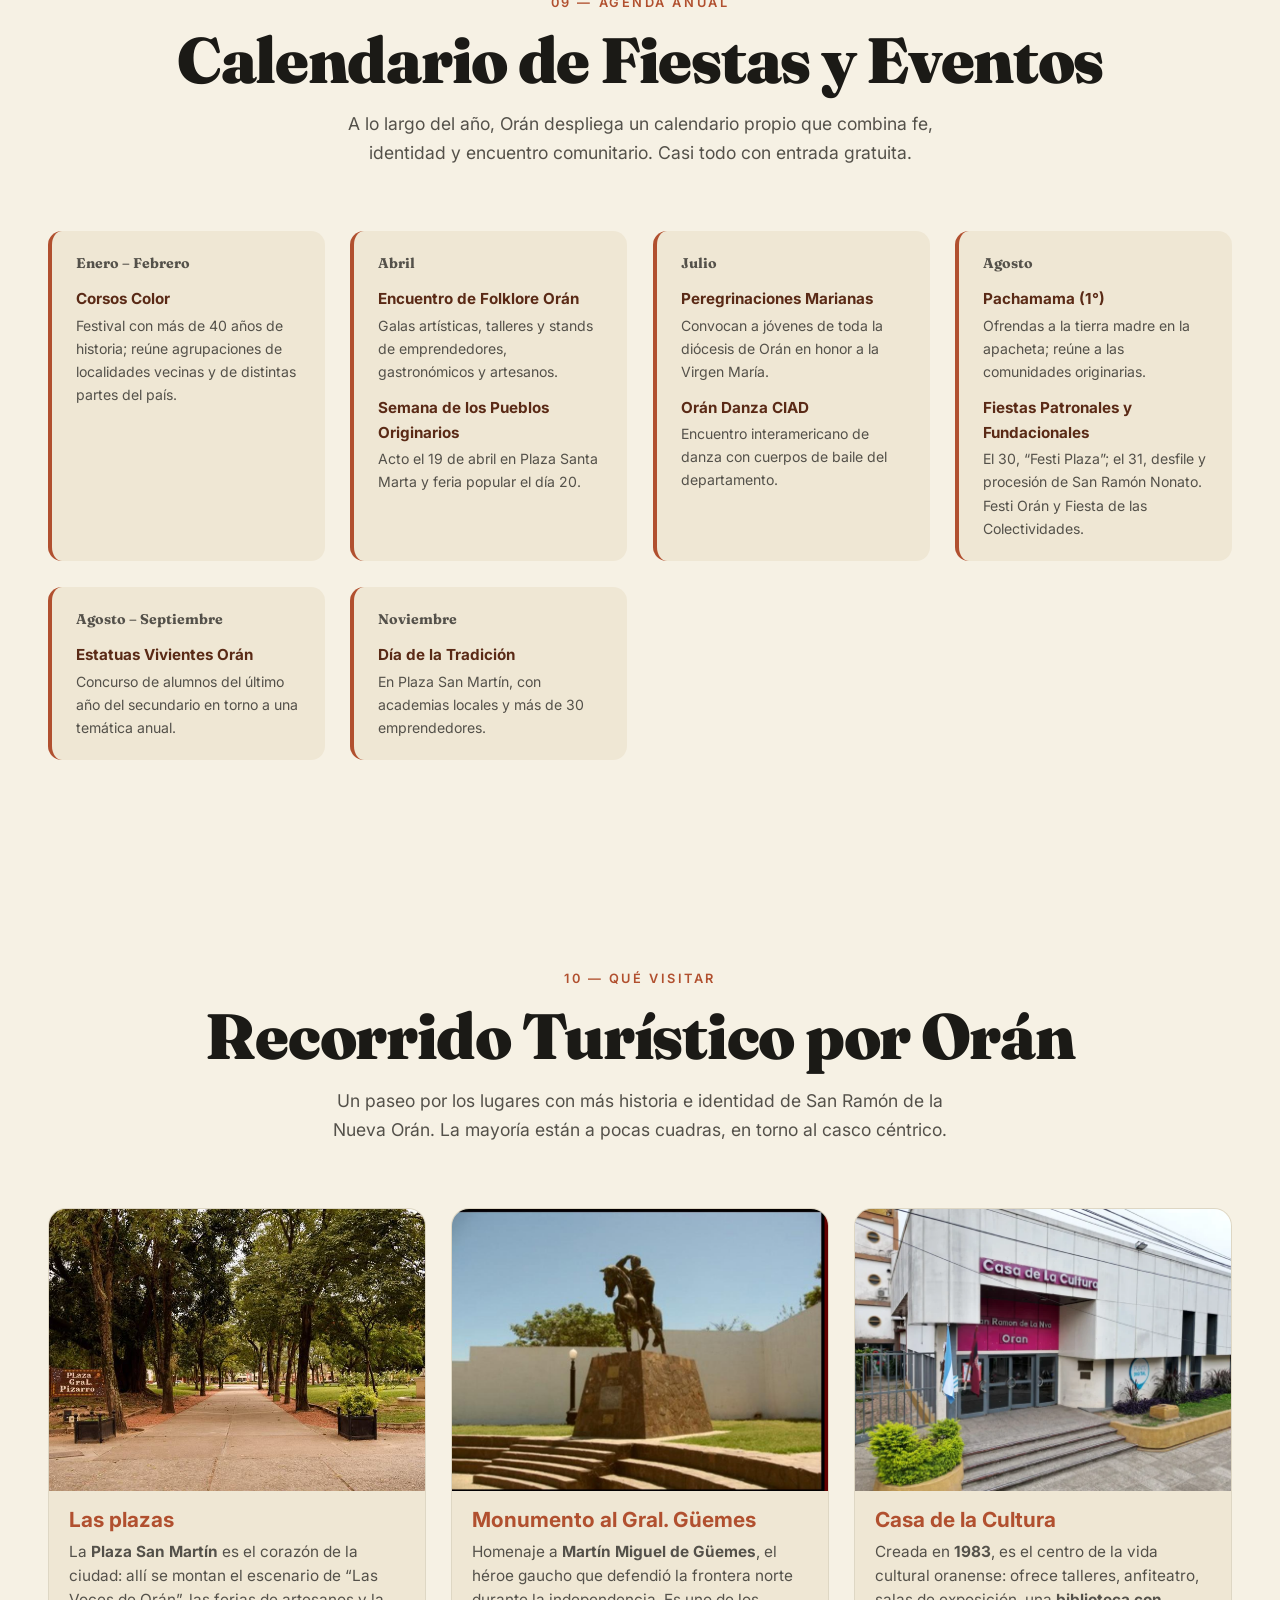
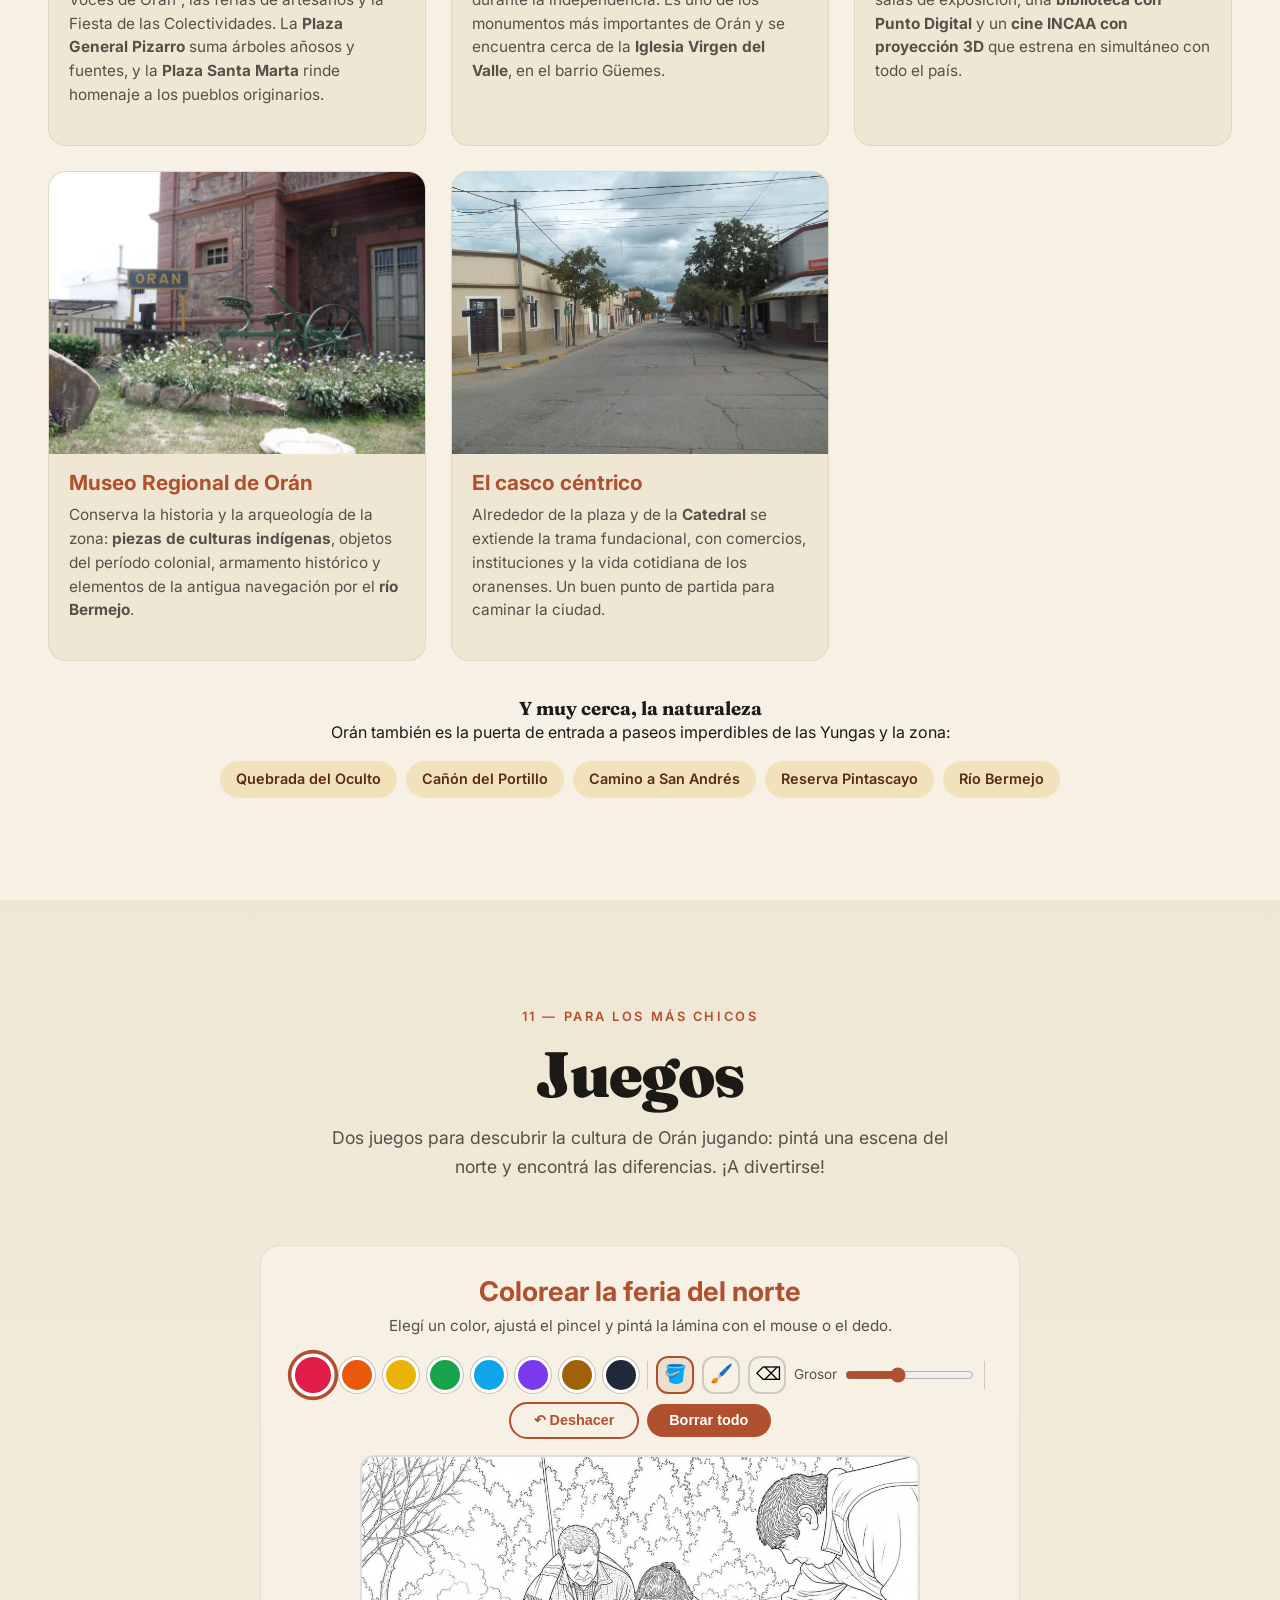
==== commit d340dee4: "Limpieza y ajustes de las revistas de Oran - Autoria: cambiar Valentina por Nahara Baudino (footers," ====
--- a/cultural.html
+++ b/cultural.html
@@ -3,19 +3,23 @@
 <head>
   <meta charset="UTF-8" />
   <meta name="viewport" content="width=device-width, initial-scale=1.0" />
+  <meta name="author" content="Nahara Baudino" />
+  <!-- Diseño y desarrollo web © 2026 Nahara Baudino. Todos los derechos reservados. Prohibida su copia sin autorización. -->
+  <meta name="copyright" content="© 2026 Nahara Baudino — Todos los derechos reservados" />
   <meta name="description"
-    content="Raíces de Orán — revista cultural de San Ramón de la Nueva Orán: fiestas patronales, carnaval, folclore, danzas e identidad del norte salteño." />
-  <title>Raíces de Orán · Revista Cultural</title>
+    content="Revista Cultural de San Ramón de la Nueva Orán: fiestas patronales, carnaval, folclore, danzas, gastronomía e identidad del norte salteño." />
+  <title>Revista Cultural · Tradiciones de Orán</title>
   <link rel="canonical" href="https://eco-cultura.vercel.app/cultural" />
   <meta property="og:type" content="website" />
   <meta property="og:locale" content="es_AR" />
   <meta property="og:site_name" content="Orán · Naturaleza y Cultura" />
   <meta property="og:url" content="https://eco-cultura.vercel.app/cultural" />
-  <meta property="og:title" content="Raíces de Orán · Revista Cultural" />
+  <meta property="og:title" content="Revista Cultural · Tradiciones de Orán" />
   <meta property="og:description" content="Revista cultural de San Ramón de la Nueva Orán: fiestas patronales, carnaval, folclore, gastronomía e identidad del norte salteño." />
   <meta property="og:image" content="https://eco-cultura.vercel.app/assets/img/cultura/caporales.jpg" />
   <meta name="twitter:card" content="summary_large_image" />
-  <link rel="icon" type="image/svg+xml" href="assets/favicon.svg" />
+  <link rel="icon" type="image/png" href="assets/img/ies-logo.png" />
+  <link rel="apple-touch-icon" href="assets/img/ies-logo.png" />
   <link rel="preconnect" href="https://fonts.googleapis.com" />
   <link rel="preconnect" href="https://fonts.gstatic.com" crossorigin />
   <link
@@ -84,20 +88,20 @@
           Tradiciones y costumbres del norte argentino: fe, identidad, folclore y
           carnaval — el patrimonio cultural vivo de su gente.
         </p>
-        <a href="#indice" class="hero__scroll">Entrar a las raíces ↓</a>
+        <a href="#indice" class="hero__scroll">Entrar a las tradiciones ↓</a>
       </div>
 
       <!-- Ticker de curiosidades culturales (se duplica por JS para el loop) -->
       <div class="ticker" aria-hidden="true">
         <div class="ticker__track" id="ticker">
-          <span class="ticker__item">⛪ Orán fue fundada el 31 de agosto de 1794</span>
-          <span class="ticker__item">🙏 San Ramón Nonato es el santo patrono de la ciudad</span>
-          <span class="ticker__item">🎭 Tinkus y caporales encienden el carnaval</span>
-          <span class="ticker__item">💃 Los Corsos Color se bailan en el Corsódromo</span>
-          <span class="ticker__item">🪘 La zamba y la chacarera marcan el folclore salteño</span>
-          <span class="ticker__item">🌽 El tamal se cocina envuelto en chala de maíz</span>
-          <span class="ticker__item">🌎 Cada 1° de agosto se celebra a la Pachamama</span>
-          <span class="ticker__item">🏛️ La Casa de la Cultura tiene cine INCAA con 3D</span>
+          <span class="ticker__item">Orán fue fundada el 31 de agosto de 1794</span>
+          <span class="ticker__item">San Ramón Nonato es el santo patrono de la ciudad</span>
+          <span class="ticker__item">Tinkus y caporales encienden el carnaval</span>
+          <span class="ticker__item">Los Corsos Color se bailan en el Corsódromo</span>
+          <span class="ticker__item">La zamba y la chacarera marcan el folclore salteño</span>
+          <span class="ticker__item">El tamal se cocina envuelto en chala de maíz</span>
+          <span class="ticker__item">Cada 1° de agosto se celebra a la Pachamama</span>
+          <span class="ticker__item">La Casa de la Cultura tiene cine INCAA con 3D</span>
         </div>
       </div>
     </section>
@@ -451,21 +455,22 @@
             <li>Zamba</li><li>Chacarera</li><li>Carnavalito</li><li>Bailecito</li>
             <li>Cueca norteña</li><li>Tinku</li><li>Pim Pim</li>
           </ul>
-          <blockquote class="cult-quote">
-            El <strong>Festi Orán</strong> reúne artistas locales, provinciales y nacionales,
-            consolidándose como uno de los festivales folclóricos más destacados de Salta.
-          </blockquote>
+          <div class="festi">
+            <h4 class="festi__titulo">El Festi Orán</h4>
+            <p>Uno de los festivales folclóricos más importantes de Salta. Se realiza en
+              <strong>agosto</strong>, dentro de las <strong>Fiestas Patronales y Fundacionales</strong>
+              de la ciudad, con <strong>entrada libre y gratuita</strong>.</p>
+            <p>Reúne a artistas <strong>locales, provinciales y nacionales</strong> en varias
+              jornadas de música y danza, junto a peñas, ferias de artesanos y la Fiesta de las
+              Colectividades.</p>
+          </div>
         </div>
         <div data-reveal>
           <h3 class="cult-text">Instrumentos típicos</h3>
           <ul class="chips">
-            <li>Guitarra criolla</li><li>Bombo legüero</li><li>Charango</li><li>Quena</li>
-            <li>Siku / zampoña</li><li>Violín criollo</li><li>Acordeón</li>
+            <li>Guitarra criolla</li><li>Bombo legüero</li><li>Charango</li>
+            <li>Quena</li><li>Siku / zampoña</li><li>Violín criollo</li><li>Acordeón</li>
           </ul>
-          <p style="margin-top:1rem">
-            Estos instrumentos acompañan danzas y canciones tradicionales, aportando sonidos que
-            forman parte de la identidad cultural de la región.
-          </p>
         </div>
       </div>
     </section>
@@ -545,7 +550,7 @@
 
       <!-- Receta destacada -->
       <div class="receta" data-reveal>
-        <h3 class="receta__title">🥣 Receta destacada: Humita en olla</h3>
+        <h3 class="receta__title">Receta destacada: Humita en olla</h3>
         <div class="dos-cols">
           <div>
             <h4 class="receta__sub">Ingredientes</h4>
@@ -573,7 +578,7 @@
         </div>
       </div>
 
-      <blockquote class="cult-quote" data-reveal>
+      <blockquote class="cult-quote cult-quote--center" data-reveal>
         La gastronomía regional no solo es una forma de alimentación: es una manifestación cultural
         que conserva historias, costumbres y saberes, y se vuelve un atractivo turístico y cultural
         de gran valor.
@@ -787,7 +792,7 @@
 
       <!-- JUEGO 1: COLOREAR (pincel sobre la lámina real) -->
       <div class="juego" data-reveal>
-        <h3 class="juego__title">🎨 Colorear la feria del norte</h3>
+        <h3 class="juego__title">Colorear la feria del norte</h3>
         <p class="juego__help">Elegí un color, ajustá el pincel y pintá la lámina con el mouse o el dedo.</p>
         <div class="paint" id="colorear">
           <div class="paint__bar" id="paint-palette" role="toolbar" aria-label="Colores y herramientas">
@@ -816,13 +821,13 @@
               alt="Lámina para colorear: una feria del norte con gente vendiendo comidas regionales"
               decoding="async" />
           </div>
-          <p class="paint__tip">Consejo: con el <strong>balde</strong> 🪣 tocá un espacio para rellenarlo; con el <strong>pincel</strong> 🖌️ pintás libremente.</p>
+          <p class="paint__tip">Consejo: con el <strong>balde</strong> tocá un espacio para rellenarlo; con el <strong>pincel</strong> pintás libremente.</p>
         </div>
       </div>
 
       <!-- JUEGO 2: BUSCAR LAS DIFERENCIAS (fotos reales de la catedral) -->
       <div class="juego" data-reveal>
-        <h3 class="juego__title">🔍 Encontrá las 9 diferencias</h3>
+        <h3 class="juego__title">Encontrá las 9 diferencias</h3>
         <p class="juego__help">
           La foto de la <strong>derecha</strong> es la Catedral de Orán, pero le cambiaron y
           agregaron <strong>9 cosas</strong>. Comparala con la de la izquierda y tocá en la de la
@@ -854,7 +859,7 @@
             <figcaption>¿Qué cambió? Tocá las 9 diferencias</figcaption>
           </figure>
         </div>
-        <p class="dif__ok" id="dif-ok" hidden>🎉 ¡Muy bien! Encontraste las 9 diferencias.</p>
+        <p class="dif__ok" id="dif-ok" hidden>¡Muy bien! Encontraste las 9 diferencias.</p>
       </div>
     </section>
 
@@ -894,7 +899,7 @@
   <!-- ======================= PIE ======================= -->
   <footer class="site-footer" id="contacto">
     <div class="footer__brand">
-      <p class="footer__logo">Raíces de <span>Orán</span></p>
+      <p class="footer__logo">Tradiciones de <span>Orán</span></p>
       <p class="footer__tag">Patrimonio vivo del norte argentino.</p>
     </div>
     <div class="footer__contact">
@@ -903,14 +908,17 @@
       <p><a href="/natural">Revista Natural — Las Yungas</a></p>
     </div>
     <div class="footer__inst">
-      <p class="footer__inst-text">
-        Instituto de Enseñanza Superior <strong>Dr. Alfredo Loutaif</strong> · Orán · Salta
-      </p>
-      <p class="footer__inst-course">Tecnicatura Superior en Turismo · 1.<sup>er</sup> Año · 2026</p>
+      <div class="footer__credit">
+        <p class="footer__made">Una producción de la <strong>Tecnicatura Superior en Turismo</strong></p>
+        <p class="footer__made-year">1.<sup>er</sup> Año · 2026</p>
+        <p class="footer__inst-small">Instituto de Enseñanza Superior Dr. Alfredo Loutaif · Orán · Salta</p>
+      </div>
     </div>
     <p class="footer__legal">
-      Revista cultural educativa · Contenido basado en “Raíces de Orán — Tradiciones y Costumbres”.
+      Trabajo académico realizado por <strong>alumnos de la Tecnicatura Superior en Turismo</strong>
+      del IES Dr. Alfredo Loutaif, con fines educativos y sin fines comerciales. Sitio no oficial.
     </p>
+    <p class="footer__copy">Diseño y desarrollo web © 2026 <strong>Nahara Baudino</strong> · Todos los derechos reservados.</p>
   </footer>
 
   <button class="to-top" id="to-top" type="button" aria-label="Volver arriba" title="Volver arriba">↑</button>
